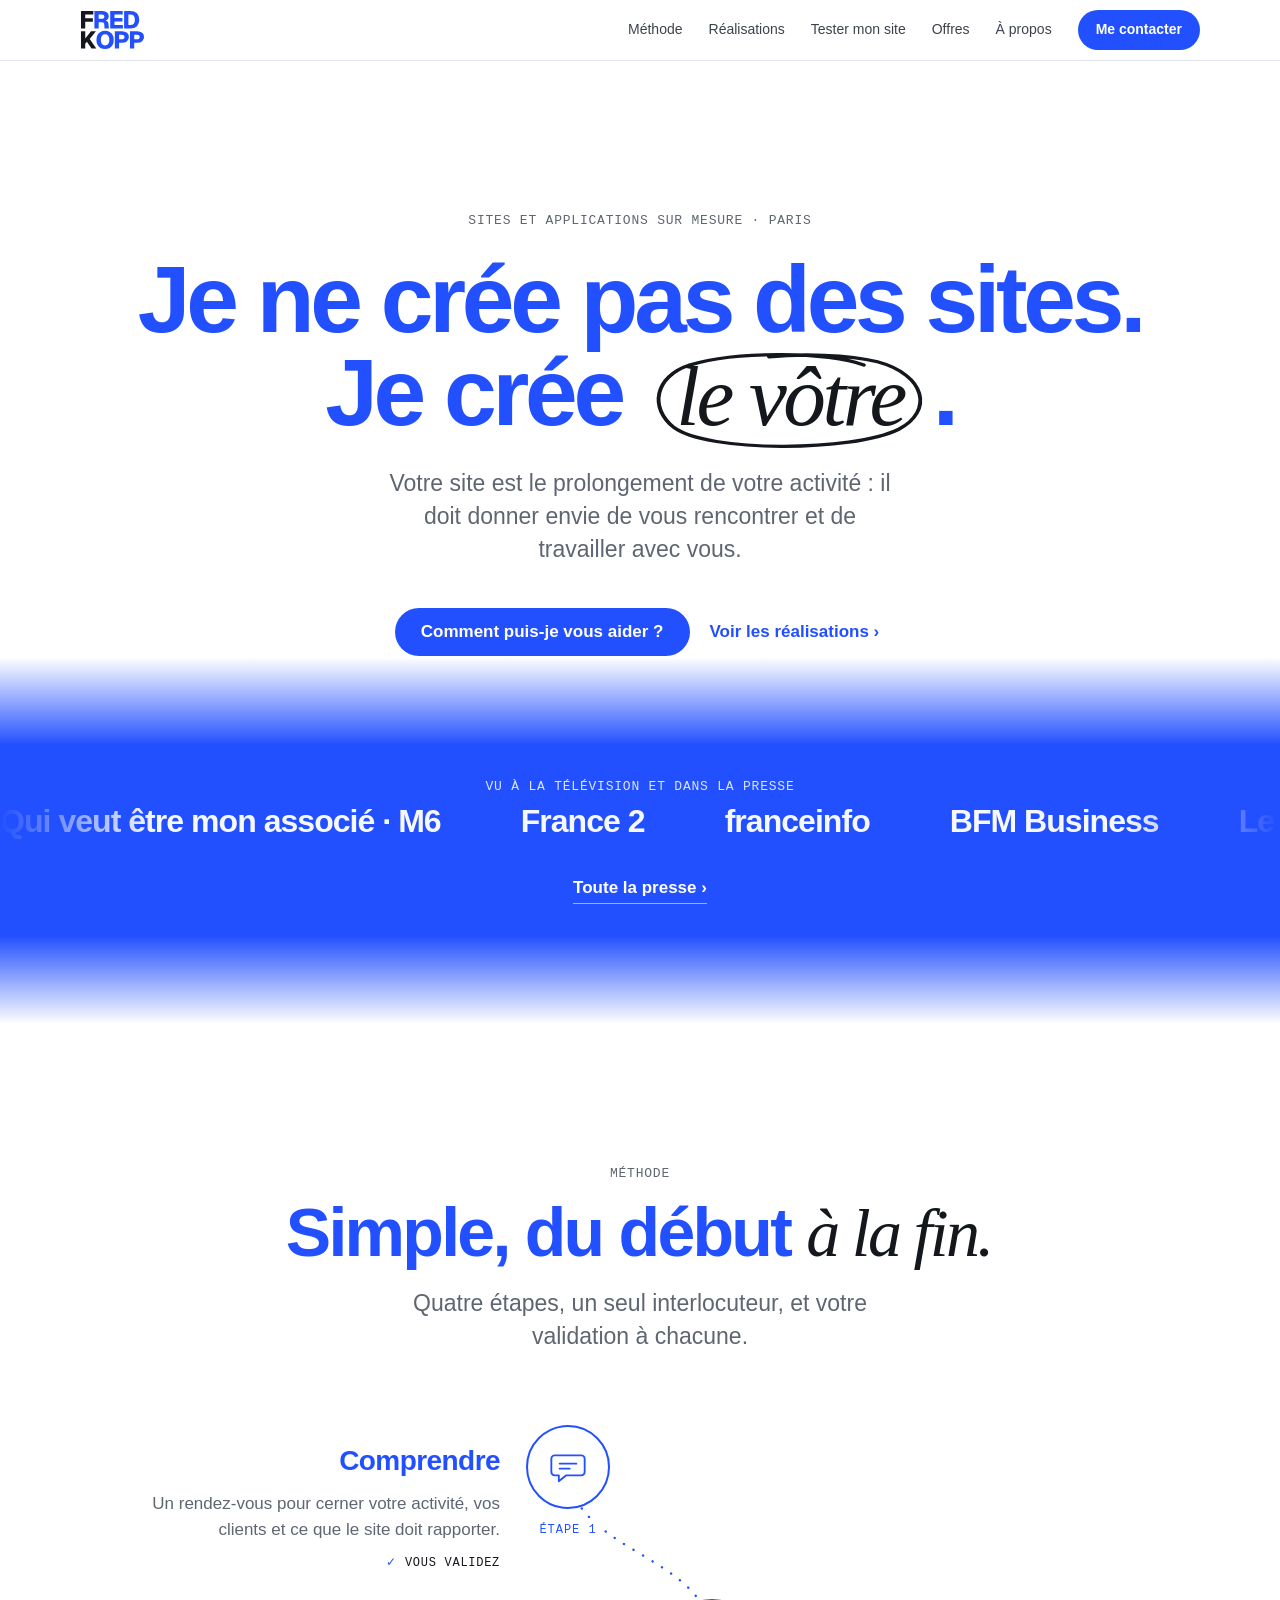
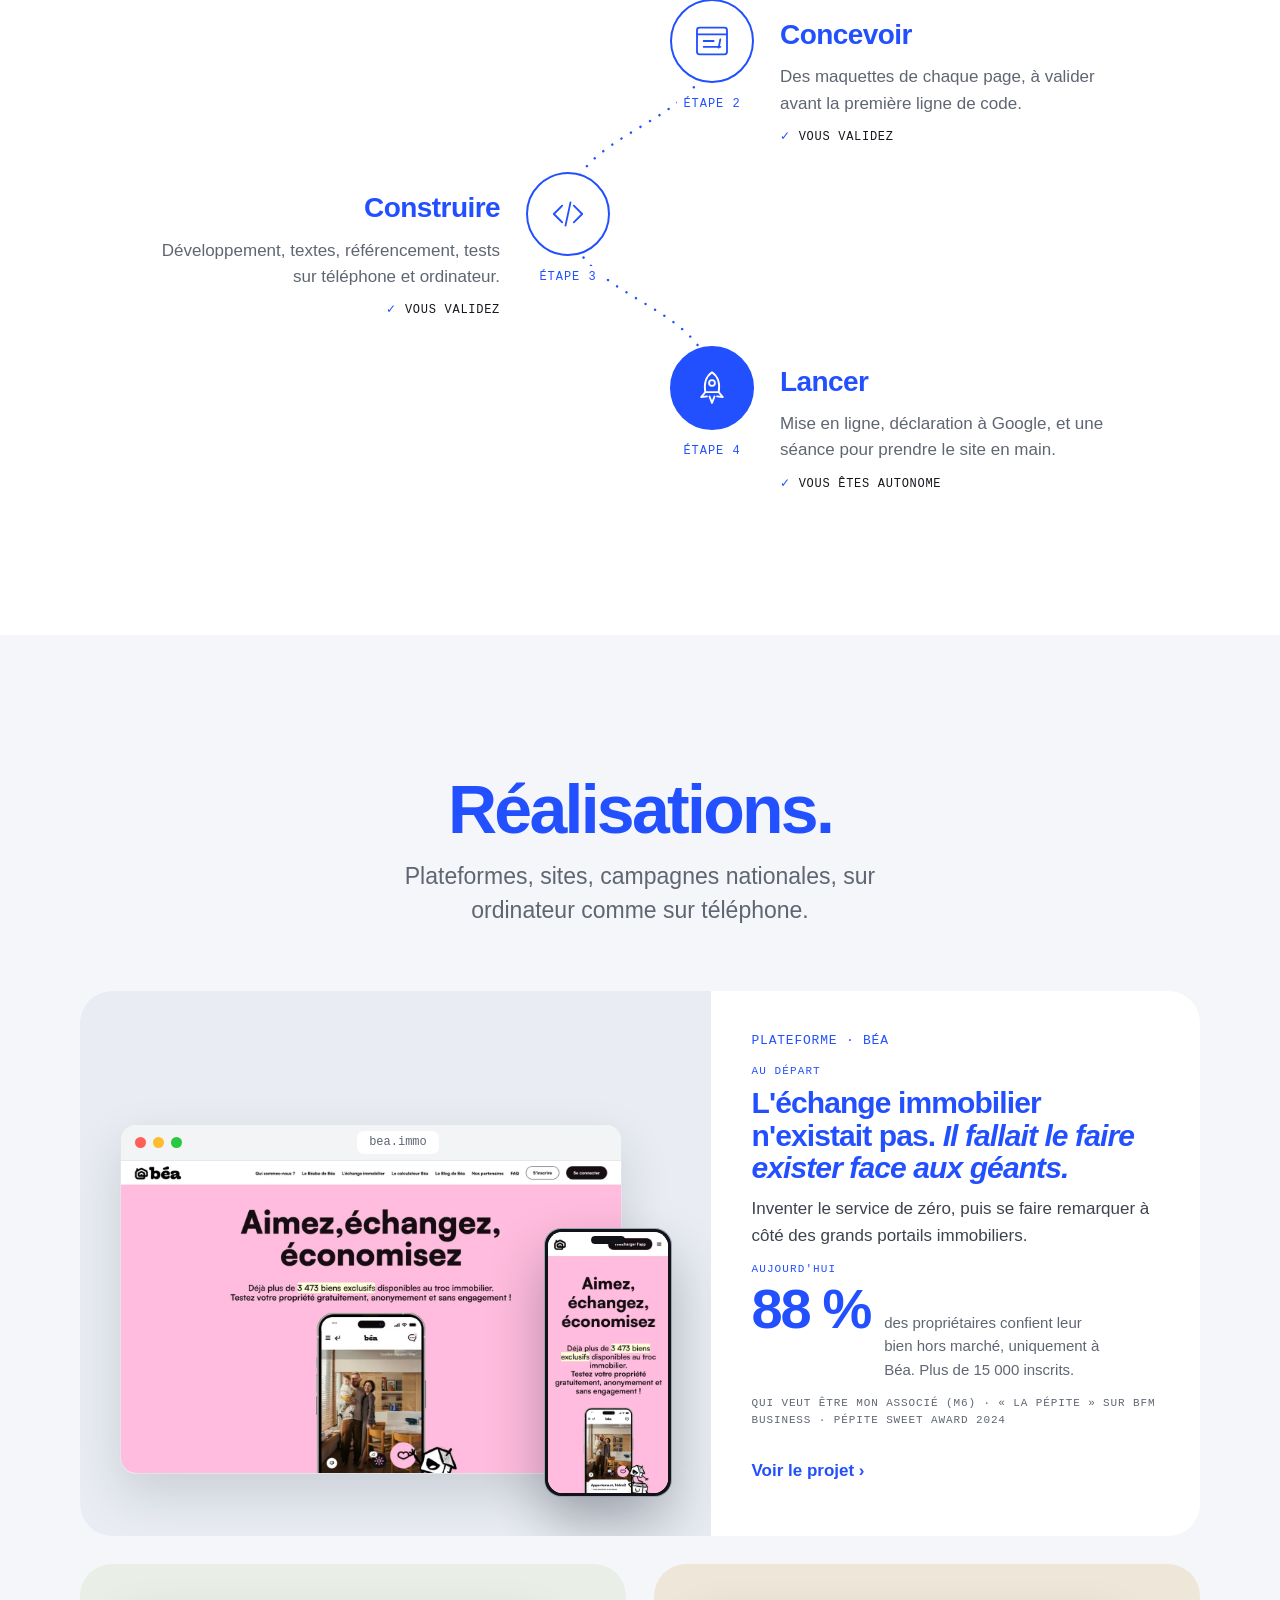
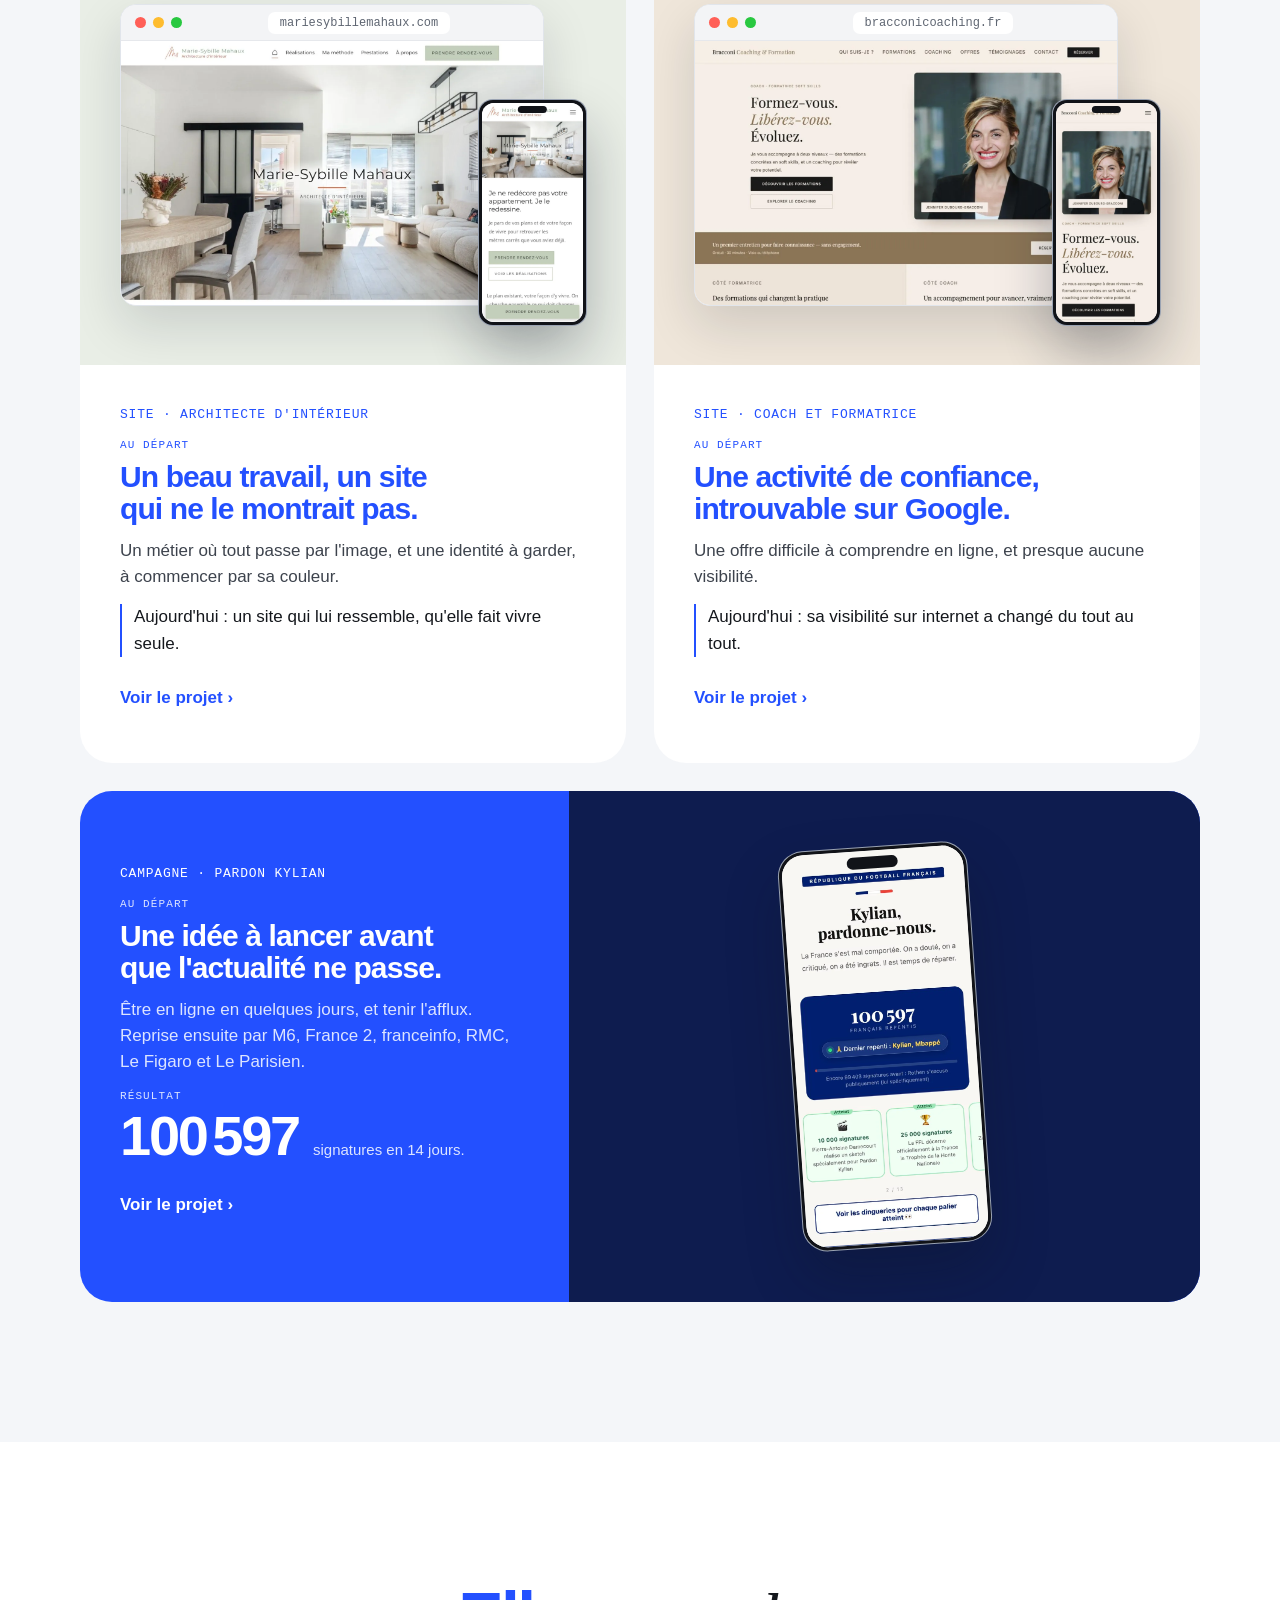
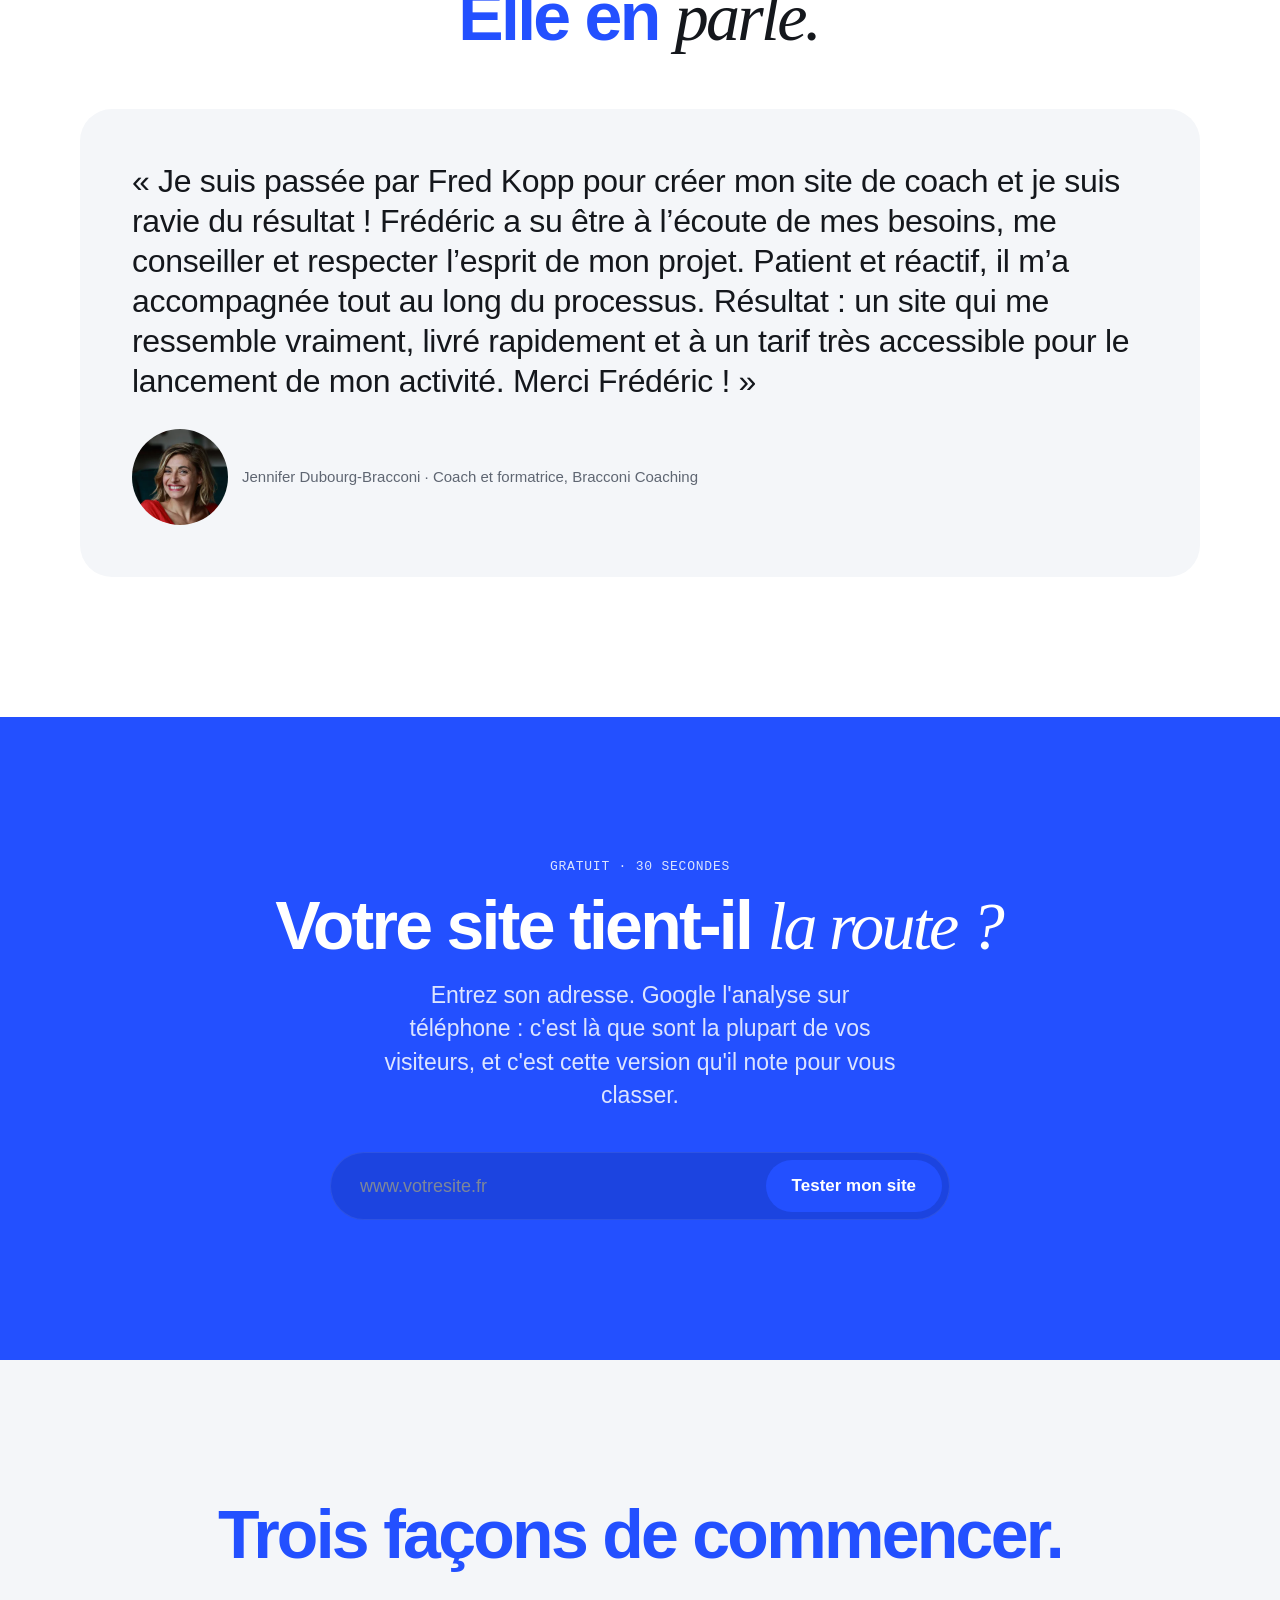
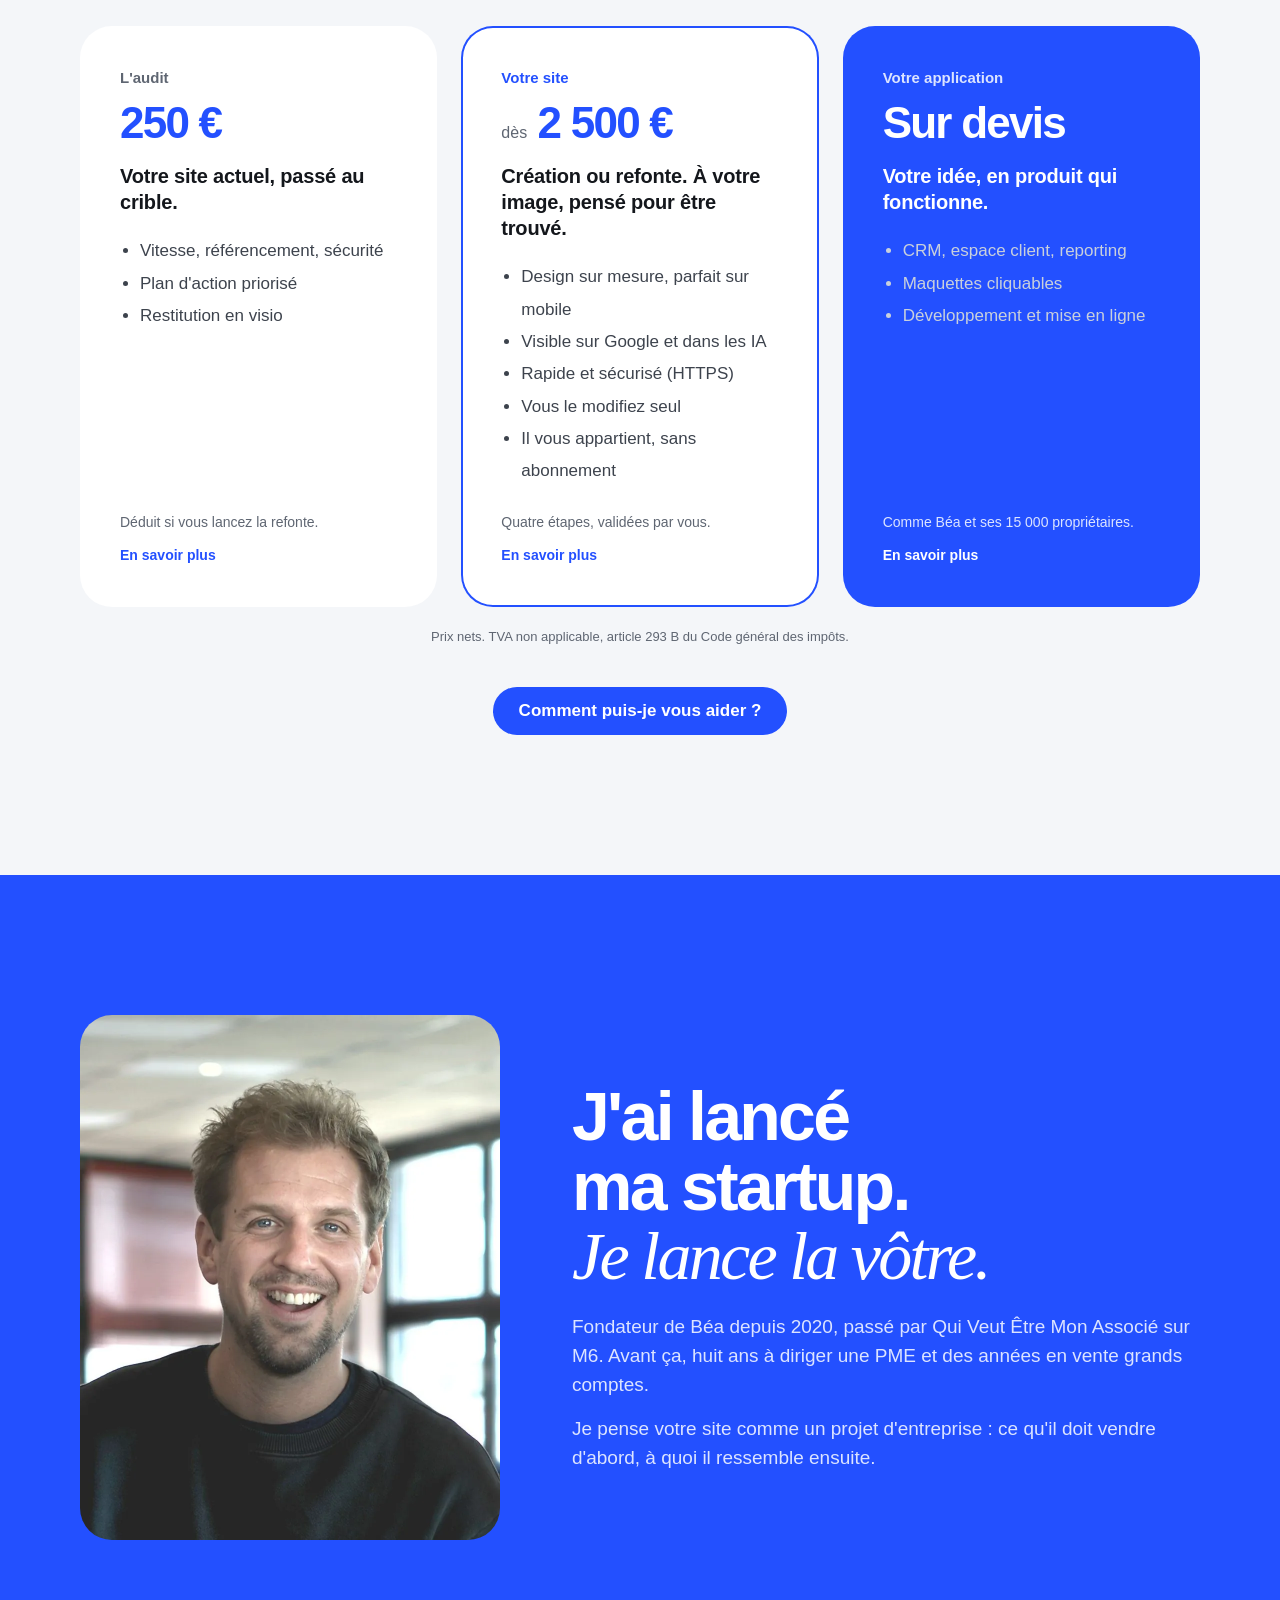
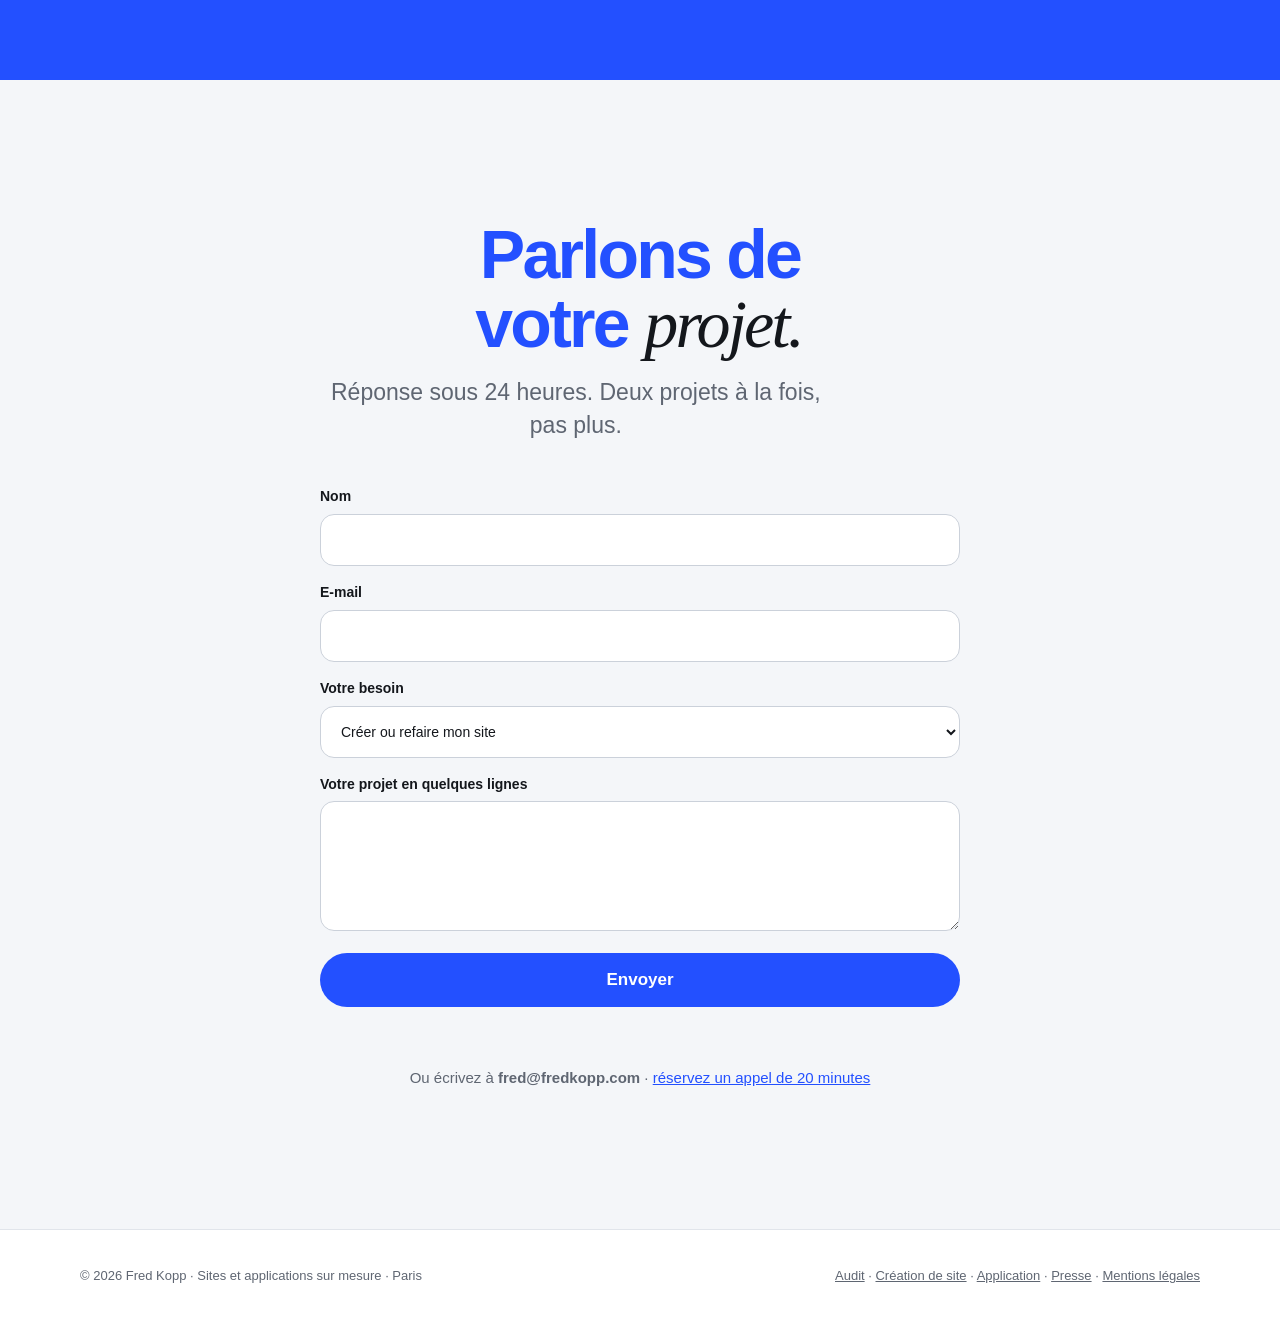
==== index.html @ cd028e70 "Accueil : cercle autour de « le vôtre » mieux placé, sans toucher le point final Co-Authored-By: Cla" ====
<!doctype html>
<html lang="fr">
<head>
<meta charset="utf-8">
<meta http-equiv="Content-Security-Policy" content="default-src 'self'; script-src 'self'; style-src 'self' 'unsafe-inline' https://fonts.googleapis.com; font-src 'self' https://fonts.gstatic.com; img-src 'self' data: https:; connect-src 'self' https://formsubmit.co https://www.googleapis.com; form-action 'self' https://formsubmit.co mailto:; frame-src https://calendar.app.google https://calendar.google.com; base-uri 'self'; object-src 'none'; upgrade-insecure-requests">
<meta name="referrer" content="strict-origin-when-cross-origin">
<meta name="viewport" content="width=device-width, initial-scale=1, viewport-fit=cover">
<title>Fred Kopp · Création de sites et d'applications sur mesure à Paris</title>
<meta name="claude:viewport-fit-sides" content="cover">
<meta name="description" content="Création et refonte de sites sur mesure pour indépendants et entrepreneurs, et applications. Par le fondateur de Béa. Paris et à distance. Dès 2 500 €.">
<link rel="preload" as="image" href="captures/desk-bea.webp" fetchpriority="high">
<link rel="canonical" href="https://fredkopp.com/">
<meta property="og:type" content="website">
<meta property="og:locale" content="fr_FR">
<meta property="og:title" content="Fred Kopp · Sites et applications sur mesure">
<meta property="og:description" content="Pas un site. Votre site. Création, refonte et applications sur mesure, par le fondateur de Béa.">
<meta property="og:url" content="https://fredkopp.com/">
<meta name="twitter:card" content="summary_large_image">
<meta property="og:image" content="https://fredkopp.com/og-image.png">
<meta property="og:image:width" content="1200">
<meta property="og:image:height" content="630">
<meta property="og:image:alt" content="Fred Kopp · Pas un site. Votre site.">
<link rel="icon" href="favicon-fk.svg" type="image/svg+xml">
<link rel="icon" href="favicon-32.png" type="image/png" sizes="32x32">
<link rel="apple-touch-icon" href="apple-touch-icon.png">
<link rel="preconnect" href="https://fonts.googleapis.com">
<link rel="preconnect" href="https://fonts.gstatic.com" crossorigin>
<link rel="stylesheet" href="https://fonts.googleapis.com/css2?family=Geist:wght@400;500;600;700;800&family=Geist+Mono:wght@500&family=Fraunces:ital,opsz,wght@1,9..144,500&display=swap">
<link rel="stylesheet" href="styles.css?v=20261114g">
<script type="application/ld+json">
{
 "@context": "https://schema.org",
 "@graph": [
  {
   "@type": "ProfessionalService",
   "@id": "https://fredkopp.com/#service",
   "name": "Fred Kopp — Sites et applications sur mesure",
   "url": "https://fredkopp.com/",
   "description": "Création et refonte de sites internet, développement d'applications sur mesure pour indépendants et entrepreneurs.",
   "areaServed": [
    "Paris",
    "Île-de-France",
    "France"
   ],
   "address": {
    "@type": "PostalAddress",
    "addressLocality": "Paris",
    "addressCountry": "FR"
   },
   "founder": {
    "@id": "https://fredkopp.com/#fred"
   },
   "makesOffer": [
    {
     "@type": "Offer",
     "name": "Audit de site internet",
     "price": "250",
     "priceCurrency": "EUR",
     "url": "https://fredkopp.com/audit"
    },
    {
     "@type": "Offer",
     "name": "Création ou refonte de site internet",
     "priceSpecification": {
      "@type": "PriceSpecification",
      "minPrice": "2500",
      "priceCurrency": "EUR"
     },
     "url": "https://fredkopp.com/creation-site-internet"
    },
    {
     "@type": "Offer",
     "name": "Application sur mesure",
     "url": "https://fredkopp.com/application-sur-mesure"
    }
   ],
   "logo": "https://fredkopp.com/logo-empile.svg",
   "image": "https://fredkopp.com/og-image.png",
   "priceRange": "250 € – sur devis",
   "email": "fred@fredkopp.com",
   "slogan": "Pas un site. Votre site.",
   "knowsAbout": [
    "Création de site internet",
    "Refonte de site",
    "Référencement naturel",
    "Application sur mesure",
    "CRM"
   ]
  },
  {
   "@type": "Person",
   "@id": "https://fredkopp.com/#fred",
   "name": "Frédéric Kopp",
   "alternateName": "Fred Kopp",
   "jobTitle": "Créateur de sites et d'applications",
   "worksFor": {
    "@id": "https://fredkopp.com/#service"
   },
   "sameAs": [
    "https://bea.immo",
    "https://pardonkylian.fr"
   ],
   "knowsAbout": [
    "Création de site internet",
    "Développement d'applications",
    "Entrepreneuriat",
    "Immobilier"
   ]
  },
  {
   "@type": "WebSite",
   "@id": "https://fredkopp.com/#website",
   "url": "https://fredkopp.com/",
   "name": "Fred Kopp",
   "inLanguage": "fr-FR",
   "publisher": {
    "@id": "https://fredkopp.com/#service"
   }
  }
 ]
}
</script>
</head>
<body>

<header class="site-header">
  <nav class="wrap nav" aria-label="Navigation principale">
    <a class="brand" href="index.html" aria-label="Fred Kopp, accueil"><img src="logo-empile.svg" alt="Fred Kopp" width="68" height="42"></a>
    <div class="nav-links">
      <a href="#methode">Méthode</a>
      <a href="#realisations">Réalisations</a>
      <a href="#test">Tester mon site</a>
      <a href="#offres">Offres</a>
      <a href="#apropos">À propos</a>
      <a class="btn btn--small" href="#contact">Me contacter</a>
    </div>
  </nav>
</header>

<main>

<section class="wrap hero" id="top">
  <p class="eyebrow load d1">Sites et applications sur mesure · Paris</p>
  <h1 class="display" style="margin-top: 22px;"><span class="load d1">Je ne crée pas des sites.</span><span class="load d2">Je crée <em class="cercle">le vôtre<svg viewBox="0 0 300 130" preserveAspectRatio="none" aria-hidden="true"><path pathLength="1" d="M226 22 C190 6 96 4 46 22 C10 36 4 74 30 98 C64 128 214 128 262 100 C298 78 290 34 240 18 C210 9 160 8 128 12"/></svg></em>.</span></h1>
  <p class="lead load d3">Votre site est le prolongement de votre activité : il doit donner envie de vous rencontrer et de travailler avec vous.</p>
  <div class="btns load d4">
    <a class="btn" href="#contact">Comment puis-je vous aider ?</a>
    <a class="link-more" href="#realisations">Voir les réalisations</a>
  </div>

</section>

<section class="press press--bleu" aria-label="Vu à la télévision et dans la presse">
  <p class="eyebrow center">Vu à la télévision et dans la presse</p>
  <div class="marquee-mask">
    <div class="marquee" aria-hidden="true">
      <span>Qui veut être mon associé · M6</span><span>France 2</span><span>franceinfo</span><span>BFM Business</span><span>Le Figaro</span><span>Le Parisien</span><span>RMC</span><span>RTL</span><span>L'Équipe du Soir</span><span>Ouest-France</span><span>Le Dauphiné Libéré</span><span>RMC Sport</span><span>Le Soir</span><span>Yahoo</span><span>MySweetImmo</span>
      <span>Qui veut être mon associé · M6</span><span>France 2</span><span>franceinfo</span><span>BFM Business</span><span>Le Figaro</span><span>Le Parisien</span><span>RMC</span><span>RTL</span><span>L'Équipe du Soir</span><span>Ouest-France</span><span>Le Dauphiné Libéré</span><span>RMC Sport</span><span>Le Soir</span><span>Yahoo</span><span>MySweetImmo</span>
    </div>
  </div>
  <p class="hp">Qui veut être mon associé · M6, France 2, franceinfo, BFM Business, Le Figaro, Le Parisien, RMC, RTL, L'Équipe du Soir, Ouest-France, Le Dauphiné Libéré, RMC Sport, Le Soir, Yahoo, MySweetImmo.</p>
  <p class="center"><a class="press-all" href="presse.html">Toute la presse ›</a></p>
</section>

<section class="band" id="methode">
  <div class="wrap">
    <p class="eyebrow center reveal">Méthode</p>
    <h2 class="h2 center reveal" style="margin-top:14px;">Simple, du début <em>à la fin.</em></h2>
    <p class="lead center reveal" style="margin:18px auto 0; max-width:40ch;">Quatre étapes, un seul interlocuteur, et votre validation à chacune.</p>
    <ol class="chemin-etapes" data-chemin>
      <li class="reveal">
        <div class="pas-rang"><span class="pas-ico"><svg viewBox="0 0 48 48" width="40" height="40" fill="none" stroke="currentColor" aria-hidden="true"><path d="M8 10h32a4 4 0 0 1 4 4v16a4 4 0 0 1-4 4H22l-9 7v-7H8a4 4 0 0 1-4-4V14a4 4 0 0 1 4-4z"/><path d="M14 20h20M14 26h12"/></svg></span><span class="k">Étape 1</span></div>
        <div class="pas-corps"><h3>Comprendre</h3><p>Un rendez-vous pour cerner votre activité, vos clients et ce que le site doit rapporter.</p><span class="pas-ok">Vous validez</span></div>
      </li>
      <li class="reveal">
        <div class="pas-rang"><span class="pas-ico"><svg viewBox="0 0 48 48" width="40" height="40" fill="none" stroke="currentColor" aria-hidden="true"><rect x="6" y="8" width="36" height="32" rx="3"/><path d="M6 16h36M14 24h12M14 31h20"/><path d="M34 22l-2 10"/></svg></span><span class="k">Étape 2</span></div>
        <div class="pas-corps"><h3>Concevoir</h3><p>Des maquettes de chaque page, à valider avant la première ligne de code.</p><span class="pas-ok">Vous validez</span></div>
      </li>
      <li class="reveal">
        <div class="pas-rang"><span class="pas-ico"><svg viewBox="0 0 48 48" width="40" height="40" fill="none" stroke="currentColor" aria-hidden="true"><path d="M17 14L7 24l10 10M31 14l10 10-10 10M27 10l-6 28"/></svg></span><span class="k">Étape 3</span></div>
        <div class="pas-corps"><h3>Construire</h3><p>Développement, textes, référencement, tests sur téléphone et ordinateur.</p><span class="pas-ok">Vous validez</span></div>
      </li>
      <li class="reveal">
        <div class="pas-rang"><span class="pas-ico"><svg viewBox="0 0 48 48" width="40" height="40" fill="none" stroke="currentColor" aria-hidden="true"><path d="M24 5c7 5 10 13 8 24h-16C14 18 17 10 24 5z"/><circle cx="24" cy="18" r="3.5"/><path d="M16 29l-5 6 7-1M32 29l5 6-7-1M21 34l3 8 3-8"/></svg></span><span class="k">Étape 4</span></div>
        <div class="pas-corps"><h3>Lancer</h3><p>Mise en ligne, déclaration à Google, et une séance pour prendre le site en main.</p><span class="pas-ok">Vous êtes autonome</span></div>
      </li>
    </ol>
  </div>
</section>

<section class="band band--soft" id="realisations">
  <div class="wrap">
    <div class="work-head reveal">
      <h2 class="h2">Réalisations.</h2>
      <p class="lead">Plateformes, sites, campagnes nationales, sur ordinateur comme sur téléphone.</p>
    </div>

    <div class="work-grid">
      <article class="work-card work-card--wide reveal">
        <a class="wc-visual" href="realisation-bea.html" tabindex="-1" aria-hidden="true">
        <div class="devices">
          <div class="browser dv-desk"><div class="browser-bar"><i></i><i></i><i></i><span class="browser-url">bea.immo</span></div><img class="dv-img" src="captures/desk-bea.webp" alt="Béa, plateforme d'échange immobilier, sur ordinateur" width="1400" height="875" loading="lazy"></div>
          <div class="dv-phone"><div class="dv-screen"><img src="captures/mob-bea.webp" alt="Béa, plateforme d'échange immobilier, sur téléphone" width="640" height="1384" loading="lazy"></div></div>
        </div>
        </a>
        <div class="wc-text">
          <p class="eyebrow">Plateforme · Béa</p>
          <p class="wc-depart">Au départ</p>
          <h3 class="h3">L'échange immobilier n'existait pas. <em>Il fallait le faire exister face aux géants.</em></h3>
          <p class="body">Inventer le service de zéro, puis se faire remarquer à côté des grands portails immobiliers.</p>
          <p class="wc-depart">Aujourd'hui</p>
          <div class="wc-kpi"><strong class="num" data-count="88" data-suffix=" %">88 %</strong><span>des propriétaires confient leur bien hors marché, uniquement à Béa. Plus de 15 000 inscrits.</span></div>
          <p class="wc-media">Qui veut être mon associé (M6) · « La Pépite » sur BFM Business · Pépite Sweet Award 2024</p>
          <a class="link-more" href="realisation-bea.html">Voir le projet</a>
        </div>
      </article>

      <article class="work-card reveal lift">
        <a class="wc-visual" href="realisation-marie-sybille-mahaux.html" tabindex="-1" aria-hidden="true" style="background:#E9EEE6;">
        <div class="devices">
          <div class="browser dv-desk"><div class="browser-bar"><i></i><i></i><i></i><span class="browser-url">mariesybillemahaux.com</span></div><img class="dv-img" src="captures/desk-marcy.webp" alt="Site de Marie-Sybille Mahaux, architecte d'intérieur, sur ordinateur" width="1400" height="875" loading="lazy"></div>
          <div class="dv-phone"><div class="dv-screen"><img src="captures/mob-marcy.webp" alt="Site de Marie-Sybille Mahaux, architecte d'intérieur, sur téléphone" width="640" height="1384" loading="lazy"></div></div>
        </div>
        </a>
        <div class="wc-text">
          <p class="eyebrow">Site · Architecte d'intérieur</p>
          <p class="wc-depart">Au départ</p>
          <h3 class="h3">Un beau travail, un site qui ne le montrait pas.</h3>
          <p class="body">Un métier où tout passe par l'image, et une identité à garder, à commencer par sa couleur.</p>
          <p class="wc-res">Aujourd'hui : un site qui lui ressemble, qu'elle fait vivre seule.</p>
          <a class="link-more" href="realisation-marie-sybille-mahaux.html">Voir le projet</a>
        </div>
      </article>

      <article class="work-card reveal lift">
        <a class="wc-visual" href="realisation-bracconi-coaching.html" tabindex="-1" aria-hidden="true" style="background:#EFE6DA;">
        <div class="devices">
          <div class="browser dv-desk"><div class="browser-bar"><i></i><i></i><i></i><span class="browser-url">bracconicoaching.fr</span></div><img class="dv-img" src="captures/desk-jen.webp" alt="Site Bracconi Coaching et Formation, sur ordinateur" width="1400" height="875" loading="lazy"></div>
          <div class="dv-phone"><div class="dv-screen"><img src="captures/mob-jen.webp" alt="Site Bracconi Coaching et Formation, sur téléphone" width="640" height="1384" loading="lazy"></div></div>
        </div>
        </a>
        <div class="wc-text">
          <p class="eyebrow">Site · Coach et formatrice</p>
          <p class="wc-depart">Au départ</p>
          <h3 class="h3">Une activité de confiance, introuvable sur Google.</h3>
          <p class="body">Une offre difficile à comprendre en ligne, et presque aucune visibilité.</p>
          <p class="wc-res">Aujourd'hui : sa visibilité sur internet a changé du tout au tout.</p>
          <a class="link-more" href="realisation-bracconi-coaching.html">Voir le projet</a>
        </div>
      </article>

      <article class="work-card work-card--wide work-card--night work-card--flip reveal">
        <a class="wc-visual wc-visual--solo" href="realisation-pardon-kylian.html" tabindex="-1" aria-hidden="true" style="background:#0E1C4F;">
          <div class="dv-phone dv-phone--solo"><div class="dv-screen"><img src="captures/mob-kylian.webp" alt="Pétition Pardon Kylian, sur téléphone" width="640" height="1384" loading="lazy"></div></div>
        </a>
        <div class="wc-text">
          <p class="eyebrow">Campagne · Pardon Kylian</p>
          <p class="wc-depart">Au départ</p>
          <h3 class="h3">Une idée à lancer avant que l'actualité ne passe.</h3>
          <p class="body">Être en ligne en quelques jours, et tenir l'afflux. Reprise ensuite par M6, France 2, franceinfo, RMC, Le Figaro et Le Parisien.</p>
          <p class="wc-depart">Résultat</p>
          <div class="wc-kpi"><strong class="num" data-count="100597">100 597</strong><span>signatures en 14 jours.</span></div>
          <a class="link-more" href="realisation-pardon-kylian.html">Voir le projet</a>
        </div>
      </article>
    </div>
  </div>
</section>

<section class="band">
  <div class="wrap">
    <h2 class="h2 center reveal">Elle en <em>parle.</em></h2>
    <div class="quotes">
      <!-- Témoignage de Marie-Sybille : à ajouter quand il arrive
      <figure class="quote reveal">
        <blockquote>« … »</blockquote>
        <figcaption><i style="background:#E9CFC9;"></i>Marie-Sybille Mahaux · Architecte d'intérieur</figcaption>
      </figure>
      -->
      <figure class="quote reveal">
        <blockquote>« Je suis passée par Fred Kopp pour créer mon site de coach et je suis ravie du résultat ! Frédéric a su être à l’écoute de mes besoins, me conseiller et respecter l’esprit de mon projet. Patient et réactif, il m’a accompagnée tout au long du processus. Résultat : un site qui me ressemble vraiment, livré rapidement et à un tarif très accessible pour le lancement de mon activité. Merci Frédéric ! »</blockquote>
        <figcaption><img src="captures/jen-dubourg-bracconi.webp" alt="Jennifer Dubourg-Bracconi, coach et formatrice" width="96" height="96" loading="lazy">Jennifer Dubourg-Bracconi · Coach et formatrice, Bracconi Coaching</figcaption>
      </figure>
    </div>
  </div>
</section>

<section class="band band--night" id="test">
  <div class="wrap test">
    <p class="eyebrow center reveal">Gratuit · 30 secondes</p>
    <h2 class="h2 center reveal" style="margin-top:14px;">Votre site tient-il <em>la route ?</em></h2>
    <p class="lead center reveal" style="margin-top:18px;">Entrez son adresse. Google l'analyse sur téléphone : c'est là que sont la plupart de vos visiteurs, et c'est cette version qu'il note pour vous classer.</p>
    <form class="psi-form reveal" id="psi-form" novalidate>
      <label class="hp" for="psi-url">Adresse de votre site</label>
      <input id="psi-url" name="url" type="text" inputmode="url" autocomplete="url" placeholder="www.votresite.fr" required>
      <button class="btn" type="submit" id="psi-go">Tester mon site</button>
    </form>
    <div class="psi-scan" id="psi-scan" hidden><i></i><p>Analyse en cours… Google charge votre site comme un visiteur sur mobile.</p></div>
    <p class="psi-err" id="psi-err" role="alert" hidden></p>
    <div class="psi-out" id="psi-out" hidden aria-live="polite">
      <div class="rings" id="psi-rings"></div>
      <p class="psi-lcp" id="psi-lcp"></p>
      <p class="psi-verdict" id="psi-verdict"></p>
      <div class="psi-impact" id="psi-impact" hidden></div>
      <div class="btns" style="justify-content:center; margin-top:28px;">
        <a class="btn" href="#contact" id="psi-cta" data-besoin="Un audit de mon site">Recevoir l'audit complet · 250 €</a>
      </div>
      <p class="psi-src">Mesures fournies par Google PageSpeed Insights. L'audit complet va plus loin : message, parcours, prise de contact.</p>
    </div>
  </div>
</section>

<section class="band band--soft" id="offres">
  <div class="wrap">
    <h2 class="h2 center reveal">Trois façons de commencer.</h2>
    <div class="offers">
      <a class="offer reveal lift" href="audit.html">
        <span class="name">L'audit</span>
        <span class="price num">250 €</span>
        <span class="pitch">Votre site actuel, passé au crible.</span>
        <ul><li>Vitesse, référencement, sécurité</li><li>Plan d'action priorisé</li><li>Restitution en visio</li></ul>
        <span class="foot"><span>Déduit si vous lancez la refonte.</span><b>En savoir plus</b></span>
      </a>
      <a class="offer offer--main reveal lift" href="creation-site-internet.html">
        <span class="name">Votre site</span>
        <span class="price num"><small>dès</small> 2 500 €</span>
        <span class="pitch">Création ou refonte. À votre image, pensé pour être trouvé.</span>
        <ul><li>Design sur mesure, parfait sur mobile</li><li>Visible sur Google et dans les IA</li><li>Rapide et sécurisé (HTTPS)</li><li>Vous le modifiez seul</li><li>Il vous appartient, sans abonnement</li></ul>
        <span class="foot"><span>Quatre étapes, validées par vous.</span><b>En savoir plus</b></span>
      </a>
      <a class="offer offer--night reveal lift" href="application-sur-mesure.html">
        <span class="name">Votre application</span>
        <span class="price">Sur devis</span>
        <span class="pitch">Votre idée, en produit qui fonctionne.</span>
        <ul><li>CRM, espace client, reporting</li><li>Maquettes cliquables</li><li>Développement et mise en ligne</li></ul>
        <span class="foot"><span>Comme Béa et ses 15 000 propriétaires.</span><b>En savoir plus</b></span>
      </a>
    </div>
    <p class="fineprint reveal">Prix nets. TVA non applicable, article 293 B du Code général des impôts.</p>
    <div class="btns reveal" style="justify-content:center; margin-top:40px;"><a class="btn" href="#contact">Comment puis-je vous aider ?</a></div>
  </div>
</section>

<section class="band band--night" id="apropos">
  <div class="wrap about">
    <img class="portrait reveal" src="portrait.webp" alt="Fred Kopp" width="840" height="1050" loading="lazy">
    <div class="about-text reveal">
      <h2 class="h2">J'ai lancé ma startup.<br><em>Je lance la vôtre.</em></h2>
      <p class="body">Fondateur de Béa depuis 2020, passé par Qui Veut Être Mon Associé sur M6. Avant ça, huit ans à diriger une PME et des années en vente grands comptes.</p>
      <p class="body" style="margin-top:14px;">Je pense votre site comme un projet d'entreprise : ce qu'il doit vendre d'abord, à quoi il ressemble ensuite.</p>
    </div>
  </div>
</section>

<section class="band band--soft" id="contact">
  <div class="wrap">
    <div class="contact reveal">
      <h2 class="h2">Parlons de votre <em>projet.</em></h2>
      <p class="lead" style="margin-top:16px;">Réponse sous 24 heures. Deux projets à la fois, pas plus.</p>
      <form class="form" id="contact-form" name="contact" method="POST">
        <input type="hidden" name="_subject" value="Nouveau projet depuis fredkopp.com">
        <input type="hidden" name="_template" value="table">
        <p class="hp"><label>Ne pas remplir <input name="_honey" tabindex="-1" autocomplete="off"></label></p>
        <label for="f-nom">Nom<input id="f-nom" name="nom" type="text" autocomplete="name" required></label>
        <label for="f-mail">E-mail<input id="f-mail" name="email" type="email" autocomplete="email" required></label>
        <label for="f-besoin">Votre besoin
          <select id="f-besoin" name="besoin">
            <option>Un audit de mon site</option>
            <option selected>Créer ou refaire mon site</option>
            <option>Une application</option>
            <option>Je ne sais pas encore</option>
          </select>
        </label>
        <label for="f-projet">Votre projet en quelques lignes<textarea id="f-projet" name="projet" required></textarea></label>
        <button class="btn" type="submit">Envoyer</button>
        <p class="form-msg" id="form-msg" role="status" aria-live="polite"></p>
      </form>
      <p class="alt">Ou écrivez à <strong>fred@fredkopp.com</strong> · <a href="https://calendar.app.google/M1YHv9GtAptPy2y47" target="_blank" rel="noopener">réservez un appel de 20 minutes</a></p>
    </div>
  </div>
</section>

</main>

<footer class="site-footer">
  <div class="wrap">
    <p>© <span id="year">2026</span> Fred Kopp · Sites et applications sur mesure · Paris</p>
    <p><a href="audit.html">Audit</a> · <a href="creation-site-internet.html">Création de site</a> · <a href="application-sur-mesure.html">Application</a> · <a href="presse.html">Presse</a> · <a href="mentions-legales.html">Mentions légales</a></p>
  </div>
</footer>

<script src="main.js?v=20261114g"></script>
</body>
</html>
---- styles.css ----
@media (max-width: 600px) { .case-visual .kpis { flex-wrap: nowrap; } .case-visual .kpi { flex: 1 1 0; padding: 10px 12px; } .case-visual .kpi strong { font-size: 20px; } .case-visual .bars { height: 64px !important; } .case-visual .panel:has(.skel) { display: none !important; } }
/* Layout: une colonne de 1120px, bandes pleine largeur alternées clair / gris / nuit, grandes respirations façon Apple. */
:root {
  --bg: #FFFFFF;
  --bg-soft: #F4F6F9;
  --ink: #14171C;
  --ink-2: #3D434D;
  --muted: #5F6672;
  --line: #E1E5EB;
  --accent: #2350FF;
  --accent-ink: #FFFFFF;
  --night: #2350FF;
  --night-2: #1C44E0;
  --on-night: #FFFFFF;
  --on-night-muted: #DCE4FF;
  --ok: #4D6B2F;
  --ok-bg: #E2E6D0;
  --kaki: #14171C;
  --kaki-texte: #14171C;
  --kaki-pale: #FFFFFF;

--f-sans: "Geist", "Helvetica Neue", Arial, system-ui, sans-serif;
  --f-serif: "Instrument Serif", "Times New Roman", Georgia, serif;
  --f-mono: "Geist Mono", ui-monospace, "SF Mono", Menlo, monospace;

  --r-l: 32px;
  --r-m: 20px;
  --ease: cubic-bezier(.2, .7, .2, 1);
  color-scheme: light;
}

*, *::before, *::after { box-sizing: border-box; }
html { scroll-behavior: smooth; -webkit-text-size-adjust: 100%; }
body {
  margin: 0;
  background: var(--bg);
  color: var(--ink);
  font-family: var(--f-sans);
  font-size: 17px;
  line-height: 1.55;
  -webkit-font-smoothing: antialiased;
  overflow-x: hidden;
}
body::before {
  content: ""; position: fixed; inset: 0 0 auto; height: env(safe-area-inset-top, 0px);
  z-index: 30; background: var(--bg);
}
img { max-width: 100%; display: block; }
a { color: var(--accent); }
a:hover { text-decoration-thickness: 2px; }
:focus-visible { outline: 3px solid var(--accent); outline-offset: 3px; border-radius: 6px; }
h1, h2, h3 { text-wrap: balance; margin: 0; }
p { margin: 0; }

.wrap {
  max-width: 1168px; margin: 0 auto;
  padding-left: max(24px, env(safe-area-inset-left, 0px));
  padding-right: max(24px, env(safe-area-inset-right, 0px));
}
.band { padding-block: clamp(80px, 11vw, 140px); }
.band--soft { background: var(--bg-soft); }
.band--night { background: var(--night); color: var(--on-night); }
.center { text-align: center; }

/* Type */
.eyebrow { font-family: var(--f-mono); font-size: 13px; font-weight: 500; letter-spacing: .06em; text-transform: uppercase; color: var(--muted); }
.band--night .eyebrow { color: var(--on-night-muted); }
.display { font-size: clamp(54px, 9vw, 112px); line-height: .98; font-weight: 700; letter-spacing: -.045em; }
.display em, .h2 em { font-family: "Fraunces", Georgia, serif; font-style: italic; font-weight: 500; letter-spacing: -.04em; color: var(--kaki-texte); padding-right: .04em; }
.band--night .display em, .band--night .h2 em, .case--night .h2 em, .offer--night em { color: var(--kaki-pale); }
.h2 { font-size: clamp(40px, 5.6vw, 68px); line-height: 1.02; font-weight: 700; letter-spacing: -.04em; }
.h3 { font-size: clamp(26px, 3vw, 38px); line-height: 1.08; font-weight: 700; letter-spacing: -.03em; }
.lead { font-size: clamp(19px, 2vw, 23px); line-height: 1.45; color: var(--muted); max-width: 40ch; }
.center .lead { margin-inline: auto; }
.body { color: var(--ink-2); max-width: 60ch; }
.band--night .body, .band--night .lead { color: var(--on-night-muted); }
.num { font-variant-numeric: tabular-nums; }

/* Buttons */
.btns { display: flex; flex-wrap: wrap; gap: 14px; align-items: center; }
.center .btns { justify-content: center; }
.btn {
  display: inline-flex; align-items: center; justify-content: center; min-height: 48px;
  padding: 0 26px; border-radius: 999px; font-weight: 600; font-size: 17px; text-decoration: none;
  background: var(--accent); color: var(--accent-ink); border: 0; cursor: pointer; font-family: inherit;
  transition: transform .4s var(--ease), box-shadow .4s var(--ease);
}
.btn:hover { transform: translateY(-2px); box-shadow: 0 12px 28px rgba(13, 20, 36, .22); text-decoration: none; }
.btn--small { min-height: 40px; padding: 0 18px; font-size: 14px; }
.link-more { font-weight: 600; text-decoration: none; padding: 12px 6px; }
.link-more::after { content: " ›"; }

/* Header */
.site-header {
  position: sticky; top: env(safe-area-inset-top, 0px); z-index: 20;
  background: rgba(255, 255, 255, .82); backdrop-filter: saturate(180%) blur(18px); -webkit-backdrop-filter: saturate(180%) blur(18px);
  border-bottom: 1px solid var(--line);
}
.nav { display: flex; align-items: center; justify-content: space-between; gap: 16px; min-height: 60px; flex-wrap: wrap; }
.brand { font-weight: 700; font-size: 18px; letter-spacing: -.02em; color: var(--ink); text-decoration: none; }
.nav-links { display: flex; align-items: center; gap: 26px; flex-wrap: wrap; font-size: 14px; }
.nav-links a:not(.btn) { color: var(--ink-2); text-decoration: none; }
.nav-links a:not(.btn):hover { color: var(--ink); }
@media (max-width: 760px) { .nav-links a:not(.btn) { display: none; } }

/* Hero */
.hero { padding-top: clamp(80px, 12vw, 150px); text-align: center; }
.hero .display span { display: block; }
.hero .lead { margin: 28px auto 0; }
.hero .btns { margin-top: 40px; justify-content: center; }
.stage { position: relative; max-width: 1040px; margin: clamp(64px, 9vw, 104px) auto 0; padding-bottom: 48px; }

/* Device frames (aperçus) */
.browser { background: #FFFFFF; border-radius: 16px; overflow: hidden; border: 1px solid var(--line); box-shadow: 0 50px 100px rgba(13, 20, 36, .18); text-align: left; color: var(--ink); }
.browser-bar { height: 36px; background: #F3F4F6; border-bottom: 1px solid #E6E8EC; display: flex; align-items: center; gap: 7px; padding: 0 14px; }
.browser-bar i { width: 11px; height: 11px; border-radius: 50%; display: block; }
.browser-bar i:nth-child(1) { background: #FF5F57; } .browser-bar i:nth-child(2) { background: #FEBC2E; } .browser-bar i:nth-child(3) { background: #28C840; }
.browser-url { margin: 0 auto; min-width: 0; max-width: 60%; padding: 3px 14px; border-radius: 7px; background: #FFFFFF; font-size: 12px; color: #5F6672; font-family: var(--f-mono); white-space: nowrap; overflow: hidden; text-overflow: ellipsis; }
.phone { position: absolute; right: -12px; bottom: 0; width: 214px; background: #14171C; border-radius: 36px; padding: 9px; box-shadow: 0 40px 80px rgba(13, 20, 36, .32); text-align: left; }
.phone-screen { border-radius: 28px; overflow: hidden; height: 410px; }
@media (max-width: 760px) { .phone { display: none; } }

/* Béa app mock */
.app { display: flex; min-height: 430px; font-size: 13px; }
.app-side { width: 188px; flex-shrink: 0; background: #2350FF; color: #FFFFFF; padding: 22px 14px; display: flex; flex-direction: column; gap: 4px; }
.app-side b { font-size: 21px; letter-spacing: -.03em; margin-bottom: 18px; padding-left: 10px; }
.app-side span { padding: 9px 10px; border-radius: 8px; color: #DCE4FF; }
.app-side span.on { background: rgba(255, 255, 255, .12); color: #FFFFFF; font-weight: 600; }
.app-main { flex: 1; min-width: 0; background: #F7F8FA; padding: 22px; display: flex; flex-direction: column; gap: 14px; }
.app-title { display: flex; justify-content: space-between; align-items: center; font-size: 19px; font-weight: 700; }
.chip { font-size: 11px; font-weight: 600; border-radius: 999px; padding: 3px 9px; }
.chip--ok { background: var(--ok-bg); color: var(--ok); }
.chip--warm { background: #FDF1DC; color: #7A4F08; }
.chip--blue { background: #E3EAFF; color: #14171C; }
.kpis { display: flex; gap: 12px; flex-wrap: wrap; }
.kpi { flex: 1 1 130px; background: #FFFFFF; border: 1px solid #E3E6EC; border-radius: 12px; padding: 13px 15px; }
.kpi small { color: #5F6672; font-size: 12px; }
.kpi strong { display: block; font-size: 24px; letter-spacing: -.03em; margin-top: 4px; }
.panels { display: flex; gap: 12px; flex-wrap: wrap; flex: 1; }
.panel { flex: 1 1 260px; min-width: 0; background: #FFFFFF; border: 1px solid #E3E6EC; border-radius: 12px; padding: 15px; }
.panel h4 { margin: 0 0 12px; font-size: 13px; }
.bars { height: 128px; display: flex; align-items: flex-end; gap: 7px; }
.bars i { flex: 1; display: block; background: #FFFFFF; border-radius: 4px 4px 0 0; transform-origin: bottom; }
.bars i.hi { background: #2350FF; }
.rows div { display: flex; justify-content: space-between; align-items: center; gap: 8px; padding: 9px 0; border-top: 1px solid #EEF0F4; font-size: 12px; }
.skel { display: block; height: 8px; border-radius: 4px; background: #E8EBF1; }

/* Press marquee */
.press { padding-block: 64px 88px; overflow: hidden; }
.marquee-mask { overflow: hidden; -webkit-mask-image: linear-gradient(90deg, transparent, #000 12%, #000 88%, transparent); mask-image: linear-gradient(90deg, transparent, #000 12%, #000 88%, transparent); }
.marquee { display: flex; gap: 80px; width: max-content; font-size: clamp(24px, 3vw, 32px); font-weight: 700; letter-spacing: -.03em; color: #9AA1AC; white-space: nowrap; animation: marquee 34s linear infinite; }
.marquee span:nth-child(odd) { color: var(--kaki-texte); }

/* Work */
.work-head { text-align: center; }
.work-head .lead { margin-top: 16px; }
.case { margin-top: 28px; border-radius: var(--r-l); overflow: hidden; display: flex; flex-wrap: wrap; align-items: center; background: var(--bg); }
.case:first-of-type { margin-top: 64px; }
.case-text { flex: 1 1 340px; min-width: 0; padding: clamp(32px, 5vw, 56px); }
.case-text .h3 { margin-top: 12px; }
.case-text .body { margin-top: 18px; }
.case-visual { flex: 1 1 480px; min-width: 0; padding: clamp(24px, 4vw, 40px); }
.case--night { background: var(--night); color: var(--on-night); }
.case--night .body { color: var(--on-night-muted); }
.case--night .eyebrow { color: #FFFFFF; }
.case .eyebrow { color: var(--accent); }
.stats { display: flex; flex-wrap: wrap; gap: 40px; margin-top: 36px; }
.stat strong { display: block; font-size: clamp(44px, 5vw, 56px); line-height: 1; letter-spacing: -.04em; font-weight: 700; }
.stat span { display: block; margin-top: 8px; font-size: 15px; color: var(--on-night-muted); max-width: 22ch; }
.duo { display: flex; flex-wrap: wrap; gap: 28px; margin-top: 28px; }
.duo .case { margin-top: 0; flex: 1 1 380px; flex-direction: column; align-items: stretch; }
.duo .case-visual { flex: none; padding: 32px 32px 0; }
.duo .browser { border-radius: 14px 14px 0 0; border-bottom: 0; box-shadow: 0 -10px 40px rgba(13, 20, 36, .08); }
.note { margin-top: 24px; text-align: center; font-size: 13px; color: var(--muted); }
.lift { transition: transform .7s var(--ease), box-shadow .7s var(--ease); }
.lift:hover { transform: translateY(-8px); box-shadow: 0 34px 70px rgba(13, 20, 36, .12); }

/* Quotes */
.quotes { display: flex; flex-wrap: wrap; gap: 28px; margin-top: 56px; }
.quote { flex: 1 1 400px; margin: 0; background: var(--bg-soft); border-radius: var(--r-l); padding: clamp(32px, 5vw, 52px); }
.quote blockquote { margin: 0; font-weight: 500; letter-spacing: -.02em; font-size: clamp(26px, 2.8vw, 32px); line-height: 1.25; letter-spacing: -.01em; }
.quote figcaption { margin-top: 28px; display: flex; align-items: center; gap: 14px; font-size: 15px; color: var(--muted); }
.quote figcaption img { width: 96px; height: 96px; border-radius: 50%; object-fit: cover; flex-shrink: 0; }
.quote figcaption i { width: 44px; height: 44px; border-radius: 50%; display: block; flex-shrink: 0; }

/* Offers */
.offers { display: flex; flex-wrap: wrap; gap: 24px; margin-top: 56px; align-items: stretch; }
.offer { flex: 1 1 300px; min-width: 0; background: var(--bg); border-radius: var(--r-l); padding: 40px; display: flex; flex-direction: column; color: var(--ink); text-decoration: none; }
.offer:hover { text-decoration: none; }
.offer--main { box-shadow: inset 0 0 0 2px var(--accent); }
.offer--night { background: var(--night); color: var(--on-night); }
.offer .name { font-size: 15px; font-weight: 600; color: var(--muted); }
.offer--main .name { color: var(--accent); }
.offer--night .name { color: var(--on-night-muted); }
.price { margin-top: 10px; font-size: 44px; font-weight: 700; letter-spacing: -.04em; line-height: 1.1; }
.price small { font-size: 16px; font-weight: 500; letter-spacing: 0; color: var(--muted); }
.offer--night .price small { color: var(--on-night-muted); }
.offer .pitch { margin-top: 16px; font-size: 20px; font-weight: 600; line-height: 1.3; letter-spacing: -.01em; }
.offer ul { margin: 20px 0 0; padding-left: 20px; color: var(--ink-2); line-height: 1.9; }
.offer--night ul { color: #C9D0DC; }
.offer .foot { margin-top: auto; padding-top: 24px; font-size: 14px; color: var(--muted); display: flex; justify-content: space-between; gap: 12px; flex-wrap: wrap; }
.offer--night .foot { color: var(--on-night-muted); }
.offer .foot b { color: var(--accent); font-weight: 600; }
.offer--night .foot b { color: #FFFFFF; }
.fineprint { margin-top: 20px; text-align: center; font-size: 13px; color: var(--muted); }

/* Method */
.track { margin-top: 64px; height: 2px; background: var(--line); border-radius: 1px; overflow: hidden; }
.track i { display: block; height: 100%; width: 100%; background: var(--accent); transform-origin: left; }
.steps { list-style: none; margin: 32px 0 0; padding: 0; display: grid; grid-template-columns: repeat(auto-fit, minmax(210px, 1fr)); gap: 32px; }
.steps .k { font-family: var(--f-mono); font-size: 13px; color: var(--accent); }
.steps h3 { margin-top: 10px; font-size: 26px; letter-spacing: -.02em; }
.steps p { margin-top: 10px; color: var(--muted); }

/* About */
.about { display: flex; flex-wrap: wrap; gap: clamp(40px, 6vw, 72px); align-items: center; }
.portrait { flex: 1 1 300px; max-width: 420px; aspect-ratio: 4 / 5; border-radius: var(--r-l); background: var(--night-2); display: flex; align-items: center; justify-content: center; font-size: 13px; color: var(--on-night-muted); }
.about-text { flex: 1 1 420px; min-width: 0; }
.about-text .body { margin-top: 20px; font-size: 19px; }

/* Lab */
.lab { display: flex; flex-wrap: wrap; align-items: center; justify-content: space-between; gap: 24px; border: 1px solid var(--line); border-radius: var(--r-l); padding: 36px 40px; }
.lab-id { display: flex; align-items: center; gap: 20px; }
.lab-icon { width: 64px; height: 64px; border-radius: 18px; background: #FFF3D6; display: flex; align-items: center; justify-content: center; flex-shrink: 0; }

/* Contact */
.contact { max-width: 640px; margin: 0 auto; text-align: center; }
.form { margin-top: 44px; display: grid; gap: 16px; text-align: left; }
.form label { display: grid; gap: 6px; font-size: 14px; font-weight: 600; }
.form input, .form textarea, .form select { min-height: 52px; padding: 12px 16px; border: 1px solid #CBD1DA; border-radius: 14px; font: inherit; font-weight: 400; background: var(--bg); color: var(--ink); }
.form textarea { min-height: 130px; resize: vertical; }
.form .btn { margin-top: 6px; min-height: 54px; width: 100%; }
.form-msg { min-height: 1.5em; font-size: 15px; color: var(--ok); text-align: center; }
.contact .alt { margin-top: 20px; color: var(--muted); font-size: 15px; }
.hp { position: absolute; left: -9999px; }

/* Footer */
.site-footer { border-top: 1px solid var(--line); padding-block: 36px; font-size: 13px; color: var(--muted); }
.site-footer .wrap { display: flex; flex-wrap: wrap; justify-content: space-between; gap: 12px; }
.site-footer a { color: var(--muted); }

/* Inner pages */
.page-hero { padding-block: clamp(80px, 11vw, 130px) clamp(48px, 6vw, 72px); }
.page-hero .lead { margin-top: 24px; }
.page-hero .btns { margin-top: 36px; }
.crumb { font-size: 14px; color: var(--muted); }
.crumb a { color: var(--muted); }
.feature-grid { display: grid; grid-template-columns: repeat(auto-fit, minmax(260px, 1fr)); gap: 24px; margin-top: 48px; }
.feature { background: var(--bg); border-radius: var(--r-m); padding: 32px; }
.feature h3 { font-size: 21px; letter-spacing: -.02em; }
.feature p { margin-top: 10px; color: var(--ink-2); }
.split { display: flex; flex-wrap: wrap; gap: 48px; align-items: flex-start; }
.split > * { flex: 1 1 340px; min-width: 0; }
.faq { margin-top: 40px; display: grid; gap: 12px; }
.faq details { background: var(--bg-soft); border-radius: var(--r-m); padding: 22px 26px; }
.faq summary { cursor: pointer; font-weight: 600; font-size: 18px; list-style: none; display: flex; justify-content: space-between; gap: 16px; }
.faq summary::-webkit-details-marker { display: none; }
.faq summary::after { content: "+"; color: var(--accent); font-weight: 500; font-size: 22px; line-height: 1; transition: transform .3s var(--ease); }
.faq details[open] summary::after { transform: rotate(45deg); }
.faq details p { margin-top: 12px; color: var(--ink-2); }
.legal { max-width: 760px; }
.legal h2 { margin-top: 48px; font-size: 24px; letter-spacing: -.02em; }
.legal p, .legal li { margin-top: 12px; color: var(--ink-2); }
.todo { background: #FFF3D6; color: #6B4A06; padding: 1px 6px; border-radius: 5px; font-size: .92em; }

/* Motion */
@keyframes blurin { from { opacity: 0; filter: blur(16px); transform: translateY(28px); } to { opacity: 1; filter: blur(0); transform: none; } }
@keyframes rise { from { opacity: .55; transform: translateY(56px); } to { opacity: 1; transform: none; } }
@keyframes zoomin { from { opacity: .5; transform: perspective(1400px) rotateX(14deg) scale(.88) translateY(60px); } to { opacity: 1; transform: none; } }
@keyframes grow { from { transform: scaleY(.06); } to { transform: scaleY(1); } }
@keyframes drawx { from { transform: scaleX(0); } to { transform: scaleX(1); } }
@keyframes floaty { 0%, 100% { transform: translateY(0); } 50% { transform: translateY(-14px); } }
@keyframes marquee { from { transform: translateX(0); } to { transform: translateX(-50%); } }
@keyframes pulse { 0% { box-shadow: 0 0 0 0 rgba(200, 30, 45, .45); } 100% { box-shadow: 0 0 0 16px rgba(200, 30, 45, 0); } }

.load { animation: blurin 1.25s var(--ease) both; }
.d1 { animation-delay: .08s; } .d2 { animation-delay: .28s; } .d3 { animation-delay: .5s; } .d4 { animation-delay: .7s; } .d5 { animation-delay: .9s; }
.float { animation: floaty 6s ease-in-out infinite; }
.pulse { animation: pulse 2s ease-out infinite; }

@supports (animation-timeline: view()) {
  .reveal { animation: rise linear both; animation-timeline: view(); animation-range: entry 0% cover 26%; }
  .tilt { animation: zoomin linear both; animation-timeline: view(); animation-range: entry 0% cover 45%; }
  .bars i { animation: grow linear both; animation-timeline: view(); animation-range: entry 20% cover 45%; }
  .track i { animation: drawx linear both; animation-timeline: view(); animation-range: entry 30% cover 60%; }
}

@media (prefers-reduced-motion: reduce) {
  *, *::before, *::after { animation: none !important; transition: none !important; scroll-behavior: auto !important; }
}

/* Pop-up « Démarrer un projet » — entrée « portail » */
html.portal-open, html.portal-open body { background: var(--night); overflow: hidden; }
.world { background: var(--bg); transition: transform .9s cubic-bezier(.6,0,.2,1), filter .9s var(--ease), border-radius .9s var(--ease); }
.world.away { transform: perspective(1400px) translateZ(-260px) rotateX(9deg); filter: brightness(.55) saturate(.7); border-radius: 28px; overflow: hidden; pointer-events: none; }
.p-scrim { position: fixed; inset: 0; z-index: 60; background: rgba(13, 20, 36,.35); backdrop-filter: blur(14px); -webkit-backdrop-filter: blur(14px); opacity: 0; transition: opacity .5s var(--ease); }
.p-scrim.on { opacity: 1; }
.pop { position: fixed; z-index: 70; left: 50%; top: 50%; transform: translate(-50%, -50%); width: min(560px, calc(100vw - 32px)); max-height: calc(100dvh - 32px); overflow: auto; background: var(--bg); color: var(--ink); border-radius: 32px; padding: 44px 32px 28px; box-shadow: 0 50px 120px rgba(13, 20, 36,.4); }
.pop .in > * { opacity: 0; transform: translateY(16px); transition: opacity .5s var(--ease), transform .6s var(--ease); }
.pop.show .in > * { opacity: 1; transform: none; }
.pop .glare { position: absolute; inset: 0; border-radius: inherit; pointer-events: none; background: linear-gradient(115deg, transparent 30%, rgba(255,255,255,.75) 48%, transparent 62%); background-size: 250% 100%; background-position: 150% 0; opacity: 0; }
.pop.sweep .glare { animation: sweep 1.1s .1s var(--ease) both; }
@keyframes sweep { 0% { opacity: 1; background-position: 150% 0; } 100% { opacity: 1; background-position: -80% 0; } }
.pop-title { font-size: clamp(30px, 4vw, 40px); line-height: 1.05; letter-spacing: -.035em; font-weight: 700; }
.pop-title em { font-family: "Fraunces", Georgia, serif; font-style: italic; font-weight: 500; color: var(--kaki-texte); }
.pop-sub { margin-top: 8px; color: var(--muted); }
.pop .form { margin-top: 22px; gap: 14px; }
.pop .form textarea { min-height: 100px; }
.pop-chips { display: flex; flex-wrap: wrap; gap: 8px; }
.pop-chip { min-height: 44px; padding: 0 16px; border-radius: 999px; border: 1px solid #CBD1DA; background: var(--bg); font: 500 15px var(--f-sans); color: var(--ink); cursor: pointer; transition: all .25s var(--ease); }
.pop-chip[aria-pressed="true"] { background: var(--ink); border-color: var(--ink); color: #FFFFFF; }
.pop-actions { display: flex; flex-wrap: wrap; gap: 10px; margin-top: 4px; }
.pop-actions .btn { flex: 1 1 180px; width: auto; margin: 0; }
.btn--ghost { background: var(--bg); color: var(--ink); box-shadow: inset 0 0 0 1px #CBD1DA; }
.btn--ghost:hover { box-shadow: inset 0 0 0 1px var(--ink), 0 10px 24px rgba(13, 20, 36,.08); }
.pop-hint { margin-top: 10px; font-size: 13px; color: var(--muted); }
.pop-hint b { color: var(--ink); font-weight: 600; user-select: all; }
.pop-close { position: absolute; top: 16px; right: 16px; z-index: 2; width: 44px; height: 44px; border-radius: 50%; border: 0; background: var(--bg-soft); color: var(--ink); cursor: pointer; display: flex; align-items: center; justify-content: center; transition: transform .3s var(--ease); }
.pop-close:hover { transform: rotate(90deg); }

.case--night .link-more { color: #FFFFFF; }

/* Test de site instantané */
.test .lead { color: var(--on-night-muted); }
.psi-form { margin: 40px auto 0; max-width: 620px; display: flex; flex-wrap: wrap; gap: 10px; padding: 8px; border-radius: 999px; background: var(--night-2); box-shadow: inset 0 0 0 1px rgba(255,255,255,.08); }
.psi-form input { flex: 1 1 240px; min-width: 0; min-height: 52px; padding: 0 22px; border: 0; border-radius: 999px; background: transparent; color: var(--on-night); font: 400 18px var(--f-sans); }
.psi-form input::placeholder { color: #7D879A; }
.psi-form input:focus { outline: none; }
.psi-form:focus-within { box-shadow: inset 0 0 0 2px #FFFFFF; }
.psi-form .btn { min-height: 52px; }
@media (max-width: 520px) { .psi-form { border-radius: 24px; } .psi-form .btn { flex: 1 1 100%; } }
.psi-scan { max-width: 620px; margin: 28px auto 0; text-align: center; color: var(--on-night-muted); font-size: 15px; }
.psi-scan i { display: block; height: 3px; border-radius: 2px; background: linear-gradient(90deg, transparent, #FFFFFF, transparent); background-size: 40% 100%; background-repeat: no-repeat; animation: scan 1.4s ease-in-out infinite; margin-bottom: 14px; }
@keyframes scan { from { background-position: -40% 0; } to { background-position: 140% 0; } }
.psi-err { max-width: 620px; margin: 24px auto 0; text-align: center; color: #FFB4A8; }
.psi-out { margin-top: 48px; text-align: center; }
.rings { display: flex; flex-wrap: wrap; justify-content: center; gap: 28px 40px; }
.ring { width: 132px; display: grid; justify-items: center; gap: 10px; }
.ring svg { width: 112px; height: 112px; transform: rotate(-90deg); }
.ring circle { fill: none; stroke-width: 8; }
.ring .track { stroke: rgba(255,255,255,.1); }
.ring .val { stroke-linecap: round; transition: stroke-dashoffset 1.4s var(--ease); }
.ring-num { position: relative; margin-top: -96px; height: 64px; line-height: 64px; font-size: 32px; font-weight: 700; letter-spacing: -.03em; font-variant-numeric: tabular-nums; }
.ring span { font-size: 14px; color: var(--on-night-muted); }
.psi-lcp { margin-top: 28px; font-size: 17px; color: var(--on-night); }
.psi-verdict { margin: 12px auto 0; max-width: 60ch; color: var(--on-night-muted); }
.psi-src { margin-top: 18px; font-size: 13px; color: #7D879A; }
.lead.center { margin-inline: auto; }

img.portrait { width: 100%; height: auto; object-fit: cover; display: block; }

/* Showcase : vraies captures qui défilent */
.sc-slide { position: absolute; inset: 0; width: 100%; height: 100%; object-fit: cover; object-position: top center; opacity: 0; transition: opacity .9s var(--ease); }
.sc-slide.on { opacity: 1; }
.sc-caption { margin-top: 22px; text-align: center; font-size: 15px; color: var(--muted); min-height: 1.5em; }
.sc-caption b { color: var(--ink); font-weight: 600; margin-right: 6px; }
.sc-dots { display: flex; justify-content: center; gap: 4px; margin-top: 10px; }
.sc-dots button { width: 32px; height: 32px; border: 0; background: none; cursor: pointer; display: flex; align-items: center; justify-content: center; padding: 0; }
.sc-dots button::after { content: ""; width: 8px; height: 8px; border-radius: 50%; background: #C9CED6; transition: all .3s var(--ease); }
.sc-dots button[aria-selected="true"]::after { width: 22px; border-radius: 4px; background: var(--ink); }
@media (prefers-reduced-motion: reduce) { .sc-slide { transition: none; } }

/* Ordinateur + téléphone : vraies captures, même composition à toutes les tailles */
.devices { position: relative; padding: 0 clamp(30px, 9%, 96px) clamp(26px, 6%, 64px) 0; }
.dv-desk { position: relative; border-radius: clamp(10px, 1.4vw, 16px); }
.dv-desk .browser-bar { height: clamp(24px, 3vw, 36px); padding: 0 clamp(9px, 1.2vw, 14px); gap: clamp(4px, .6vw, 7px); }
.dv-desk .browser-bar i { width: clamp(7px, .9vw, 11px); height: clamp(7px, .9vw, 11px); }
.dv-desk .browser-url { font-size: clamp(10px, 1.1vw, 12px); padding: 2px 12px; }
.dv-desk .sc-view { position: relative; aspect-ratio: 1400 / 875; background: #F3F4F6; overflow: hidden; }
.dv-img { display: block; width: 100%; height: auto; aspect-ratio: 1400 / 875; object-fit: cover; object-position: top; background: #F3F4F6; }
.dv-phone { position: absolute; right: 0; bottom: 0; width: clamp(96px, 23%, 232px); background: #111318; border-radius: 13% / 6%; padding: 3px; box-shadow: 0 0 0 1px #9AA3B2, 0 28px 56px rgba(13, 20, 36, .30); }
.dv-screen { position: relative; aspect-ratio: 390 / 844; border-radius: 12% / 5.5%; overflow: hidden; background: #FFFFFF; }
.dv-screen img { position: absolute; inset: 0; width: 100%; height: 100%; object-fit: cover; object-position: top; }
.dv-screen img:not(.sc-slide) { position: static; display: block; }
.devices--hero { max-width: 1040px; margin: 0 auto; }

/* Réalisations : cartes compactes */
.work-grid { display: grid; grid-template-columns: repeat(2, minmax(0, 1fr)); gap: 28px; margin-top: clamp(40px, 6vw, 64px); }
.work-card { display: flex; flex-direction: column; border-radius: var(--r-l); overflow: hidden; background: var(--bg); min-width: 0; }
.wc-visual { display: block; padding: clamp(20px, 3.4vw, 40px) clamp(20px, 3.4vw, 40px) 0; background: #E9EDF3; text-decoration: none; }
.wc-visual .devices { padding-bottom: clamp(18px, 4%, 40px); }
.wc-visual .dv-desk { box-shadow: 0 20px 50px rgba(13, 20, 36, .14); }
.wc-visual .dv-phone { bottom: 0; }
.wc-visual { padding-bottom: clamp(20px, 3.4vw, 40px) !important; }
.wc-visual { overflow: hidden; }
.wc-text { padding: clamp(22px, 3.4vw, 40px); }
.wc-text .h3 { margin-top: 10px; font-size: clamp(22px, 2.6vw, 30px); }
.wc-text .body { margin-top: 12px; }
.wc-text .link-more { display: inline-block; margin-top: 16px; padding-left: 0; }
.wc-kpi { display: flex; align-items: baseline; gap: 14px; margin-top: 20px; flex-wrap: wrap; }
.wc-kpi strong { font-size: clamp(38px, 4.6vw, 56px); line-height: 1; letter-spacing: -.04em; font-weight: 700; }
.wc-kpi span { font-size: 15px; max-width: 26ch; color: var(--muted); }
.work-card--night { background: var(--night); color: var(--on-night); }
.work-card--night .body, .work-card--night .wc-kpi span { color: var(--on-night-muted); }
.work-card--night .eyebrow, .work-card--night .link-more { color: #FFFFFF; }
.work-card--night .wc-visual { background: var(--night-2); }
.work-card .eyebrow { color: var(--accent); }
.work-card--night .eyebrow { color: #FFFFFF; }
.work-card--wide { grid-column: 1 / -1; flex-direction: row; align-items: stretch; }
.work-card--wide .wc-visual { flex: 1.35 1 0; min-width: 0; display: flex; align-items: flex-end; }
.work-card--wide .wc-visual .devices { width: 100%; }
.work-card--wide .wc-text { flex: 1 1 0; align-self: center; }
.work-card--flip { flex-direction: row-reverse; }
@media (max-width: 860px) {
  .work-grid { grid-template-columns: minmax(0, 1fr); gap: 20px; }
  .work-card--wide, .work-card--flip { flex-direction: column; }
  .work-card--wide .wc-visual { flex: none; }
  .wc-text { padding: 20px 22px 26px; }
  .wc-text .body { font-size: 15px; }
}
.work-head .lead { margin-inline: auto; }
.page-devices { margin-top: clamp(40px, 6vw, 72px); padding-bottom: clamp(48px, 7vw, 88px); }

/* Logo empilé */
.brand img { display: block; height: 40px; width: auto; }

/* Encoche des téléphones */
.dv-screen::before { content: ""; position: absolute; z-index: 2; top: 1.6%; left: 50%; width: 28%; height: 3%; transform: translateX(-50%); background: #111318; border-radius: 999px; }
/* Pardon Kylian : téléphone seul, penché */
.wc-visual--solo { display: flex !important; align-items: center; justify-content: center; padding-block: clamp(32px, 5vw, 56px) !important; }
.dv-phone--solo { position: relative; right: auto; bottom: auto; width: clamp(150px, 34%, 230px); rotate: -4deg; }
/* Cercle tracé autour de « Votre » */
.display em.cercle { position: relative; display: inline-block; }
.cercle svg { position: absolute; left: -12%; top: -10%; width: 124%; height: 128%; overflow: visible; pointer-events: none; }
.cercle path { fill: none; stroke: var(--kaki); stroke-width: 4; stroke-linecap: round; stroke-dasharray: 1; stroke-dashoffset: 0; animation: trace 1.1s cubic-bezier(.6,.1,.3,1) .9s both; }
@keyframes trace { from { stroke-dashoffset: 1; } to { stroke-dashoffset: 0; } }
@media (prefers-reduced-motion: reduce) { .cercle path { animation: none; } }

/* Bleu électrique et noir inversés (13 nov.) : titres en bleu, mots mis en avant en noir */
.display, .h2, .h3, h1, h2, h3, .wc-kpi strong, .num { color: #2350FF; }
.band--night .display, .band--night .h2, .band--night .h3, .band--night h2, .band--night h3, .work-card--night .h3, .work-card--night .num, .offer--night .h3, .case--night .h2 { color: #FFFFFF; }

/* Bandeau presse bleu en fondu (13 nov.) */
.press--bleu { background: linear-gradient(180deg, var(--bg) 0%, #2350FF 24%, #2350FF 76%, var(--bg) 100%); padding-block: 120px; }
.press--bleu .eyebrow { color: #DCE4FF; }
.press--bleu .marquee { color: #FFFFFF; }
.press--bleu .marquee span:nth-child(odd) { color: #FFFFFF; }
.press--bleu .marquee span { opacity: .96; }
.press-all { display: inline-block; margin-top: 28px; color: #FFFFFF; font-weight: 600; text-decoration: none; border-bottom: 1.5px solid rgba(255,255,255,.55); padding-bottom: 2px; }
.wc-media { margin: 14px 0 0; font: 500 11px/1.6 var(--f-mono); letter-spacing: .08em; text-transform: uppercase; color: var(--muted); }
/* Béa : version longue */
.bea-long { max-width: 860px; display: grid; gap: 22px; }
.args { list-style: none; margin: 8px 0 0; padding: 0; display: grid; grid-template-columns: repeat(2, minmax(0, 1fr)); gap: 18px 32px; }
.args li { position: relative; padding-left: 24px; color: var(--ink-2); line-height: 1.55; }
.args li::before { content: ""; position: absolute; left: 0; top: .5em; width: 10px; height: 10px; border-radius: 50%; background: #2350FF; }
.args b { color: var(--ink); }
@media (max-width: 760px) { .args { grid-template-columns: minmax(0, 1fr); } }
/* Page Presse */
.presse-grid { display: grid; grid-template-columns: repeat(2, minmax(0, 1fr)); gap: 24px; align-items: start; }
.presse-card { background: var(--bg); border-radius: var(--r-l); padding: clamp(24px, 3vw, 40px); display: grid; gap: 18px; }
.presse-card h2 { margin: 0; font-size: clamp(28px, 3vw, 36px); letter-spacing: -.03em; color: #2350FF; }
.qvema { display: grid; grid-template-columns: auto 1fr; gap: 14px; align-items: center; background: #2350FF; color: #fff; border-radius: 18px; padding: 16px 18px; }
.qvema i { font-style: normal; font-weight: 800; font-size: 20px; line-height: 1; background: #fff; color: #2350FF; border-radius: 8px; padding: 8px 10px; }
.qvema b { display: block; font-size: 18px; letter-spacing: -.02em; }
.qvema span { font-size: 14px; color: #DCE4FF; }
.presse-groupe { margin: 6px 0 0; font: 500 11px var(--f-mono); letter-spacing: .14em; text-transform: uppercase; color: var(--muted); }
.presse-list { list-style: none; margin: 0; padding: 0; }
.presse-list li { border-top: 1px solid var(--line); }
.presse-list a, .presse-list span.row { display: grid; grid-template-columns: 10rem minmax(0, 1fr) auto; gap: 12px; align-items: baseline; padding: 13px 0; text-decoration: none; color: inherit; }
.presse-list a:hover .t { color: #2350FF; }
.presse-list .m { font-weight: 700; color: var(--ink); }
.presse-list .t { color: var(--ink-2); font-size: 15px; }
.presse-list .k { font: 500 11px var(--f-mono); letter-spacing: .08em; text-transform: uppercase; color: var(--muted); }
@media (max-width: 860px) { .presse-grid { grid-template-columns: minmax(0, 1fr); } .presse-list a, .presse-list span.row { grid-template-columns: minmax(0, 1fr) auto; } .presse-list .t { grid-column: 1 / -1; } }
@media (max-width: 600px) {
  .quote { padding: 26px 22px; }
  .quote blockquote { font-size: 19px; line-height: 1.45; font-weight: 450; }
  .quote figcaption { gap: 14px; margin-top: 22px; font-size: 14px; }
  .quote figcaption img { width: 72px; height: 72px; }
}

/* Méthode : étapes en quinconce reliées par un chemin pointillé (tracé par main.js) */
.chemin-etapes { position: relative; list-style: none; margin: 72px auto 0; padding: 0; max-width: 980px; }
.chemin-etapes li { position: relative; z-index: 1; width: calc(50% - 30px); display: flex; gap: 26px; align-items: flex-start; }
.chemin-etapes li:nth-of-type(odd) { flex-direction: row-reverse; text-align: right; }
.chemin-etapes li:nth-of-type(even) { margin-left: calc(50% + 30px); }
.chemin-etapes li + li { margin-top: 24px; }
.pas-rang { flex: none; display: flex; flex-direction: column; align-items: center; gap: 10px; }
.pas-ico { width: 84px; height: 84px; border-radius: 50%; background: var(--bg); border: 2px solid var(--accent); display: grid; place-items: center; color: var(--accent); }
.pas-ico svg { width: 40px; height: 40px; fill: none; stroke: currentColor; stroke-width: 2.2; stroke-linecap: round; stroke-linejoin: round; }
.chemin-etapes li:last-child .pas-ico { background: var(--accent); color: #fff; }
.pas-rang .k { font-family: var(--f-mono); font-size: 12px; letter-spacing: .08em; text-transform: uppercase; color: var(--accent); white-space: nowrap; background: var(--bg); padding: 2px 6px; }
.pas-corps { padding-top: 14px; max-width: 360px; }
.pas-corps h3 { font-size: 28px; letter-spacing: -.02em; }
.pas-corps p { margin-top: 8px; color: var(--muted); }
.pas-ok { display: inline-block; margin-top: 12px; font: 500 12px var(--f-mono); letter-spacing: .06em; text-transform: uppercase; color: var(--ink); }
.pas-ok::before { content: "✓ "; color: var(--accent); }
.chemin { position: absolute; inset: 0; width: 100%; height: 100%; z-index: 0; pointer-events: none; overflow: visible; }
.chemin .pas { fill: none; stroke: var(--accent); stroke-width: 2.4; stroke-linecap: round; stroke-dasharray: .1 11; }
@media (max-width: 760px) {
  .chemin-etapes { margin-top: 48px; }
  .chemin-etapes li, .chemin-etapes li:nth-of-type(odd), .chemin-etapes li:nth-of-type(even) { width: 100%; margin-left: 0; flex-direction: row; text-align: left; gap: 18px; }
  .chemin-etapes li + li { margin-top: 40px; }
  .pas-ico { width: 64px; height: 64px; } .pas-ico svg { width: 30px; height: 30px; }
  .pas-rang .k { font-size: 11px; }
  .pas-corps { padding-top: 4px; } .pas-corps h3 { font-size: 24px; }
}
.wc-depart { margin: 14px 0 6px; font: 500 11px var(--f-mono); letter-spacing: .1em; text-transform: uppercase; color: var(--accent); }
.wc-text > .wc-depart:first-of-type { margin-top: 10px; }
.work-card--night .wc-depart { color: var(--on-night-muted); }
.wc-res { margin-top: 14px; padding-left: 12px; border-left: 2px solid var(--accent); color: var(--ink); font-weight: 500; }
.wc-depart + .wc-kpi { margin-top: 4px; }
.hero .display { font-size: clamp(46px, 7.4vw, 96px); }
.hero .display em.cercle { margin-left: .34em; margin-right: .3em; padding: 0 .04em; font-size: .9em; }

/* Test de site : explication de chaque note au survol (ou au toucher) */
.ring { position: relative; background: none; border: 0; padding: 0; font: inherit; color: inherit; cursor: help; }
.ring span b { display: inline-grid; place-items: center; width: 16px; height: 16px; margin-left: 4px; border-radius: 50%; border: 1px solid currentColor; font-size: 10px; font-weight: 600; vertical-align: 1px; }
.ring-tip { position: absolute; bottom: calc(100% + 14px); left: 50%; width: 280px; transform: translate(-50%, 6px); padding: 16px 18px; border-radius: 16px; background: #FFFFFF; color: var(--ink); text-align: left; box-shadow: 0 18px 50px rgba(10, 20, 60, .28); opacity: 0; visibility: hidden; transition: opacity .2s var(--ease), transform .2s var(--ease), visibility .2s; z-index: 5; }
.ring-tip::after { content: ""; position: absolute; top: 100%; left: 50%; margin-left: -8px; border: 8px solid transparent; border-top-color: #FFFFFF; }
.ring:hover .ring-tip, .ring:focus-visible .ring-tip, .ring.open .ring-tip { opacity: 1; visibility: visible; transform: translate(-50%, 0); }
.ring-tip strong { display: block; font-size: 16px; color: var(--accent); }
.ring-tip p { margin-top: 6px; font-size: 14px; line-height: 1.45; color: var(--ink-2); }
.ring-tip ul { list-style: none; margin: 12px 0 0; padding: 10px 0 0; border-top: 1px solid var(--line); display: grid; gap: 4px; }
.ring-tip li { display: flex; align-items: center; gap: 8px; font: 500 12px var(--f-mono); color: var(--muted); padding: 3px 6px; border-radius: 6px; }
.ring-tip li i { width: 8px; height: 8px; border-radius: 50%; flex: none; }
.ring-tip li.ici { background: var(--bg-soft); color: var(--ink); font-weight: 700; }
.ring-tip li.ici::after { content: "← vous"; margin-left: auto; font-weight: 500; color: var(--muted); }
@media (max-width: 520px) { .ring-tip { width: 240px; } .rings .ring:nth-child(odd) .ring-tip { left: 0; transform: translate(-10px, 6px); } .rings .ring:nth-child(odd) .ring-tip::after { left: 66px; } .rings .ring:nth-child(even) .ring-tip { left: auto; right: 0; transform: translate(10px, 6px); } .rings .ring:nth-child(even) .ring-tip::after { left: auto; right: 58px; } .rings .ring.open .ring-tip { transform: translate(0, 0); } }
/* Test de site : le bouton « Recevoir l'audit » se détache du fond bleu */
.psi-out .btn { background: #FFFFFF; color: var(--accent); box-shadow: 0 10px 30px rgba(8, 18, 70, .35); }
.psi-out .btn:hover { box-shadow: 0 14px 36px rgba(8, 18, 70, .45); }

/* Test de site : ce que les notes coûtent, en chiffres */
.psi-impact { max-width: 980px; margin: 36px auto 0; }
.psi-impact-t { font: 500 12px var(--f-mono); letter-spacing: .12em; text-transform: uppercase; color: var(--on-night-muted); }
.psi-impact-g { display: grid; grid-template-columns: repeat(auto-fit, minmax(210px, 1fr)); gap: 14px; margin-top: 16px; text-align: left; }
.psi-card { background: rgba(255, 255, 255, .1); border: 1px solid rgba(255, 255, 255, .18); border-radius: 18px; padding: 20px 20px 16px; display: flex; flex-direction: column; }
.psi-card strong { font-size: 40px; line-height: 1; font-weight: 700; letter-spacing: -.04em; color: #FFFFFF; }
.psi-card p { margin-top: 10px; font-size: 15px; line-height: 1.45; color: var(--on-night-muted); flex: 1; }
.psi-card span { margin-top: 12px; font: 500 11px var(--f-mono); letter-spacing: .06em; color: rgba(255, 255, 255, .55); }
/* Béa : application et CRM */
.shot { margin: 40px 0 0; }
.shot img { display: block; width: 100%; height: auto; border-radius: var(--r-l); }
.shot figcaption { margin-top: 12px; font-size: 15px; color: var(--muted); text-align: center; }
.shots-2 { display: grid; grid-template-columns: 1fr 1fr; gap: 28px; }
@media (max-width: 760px) { .shots-2 { grid-template-columns: 1fr; gap: 0; } }
.psi-card--ok strong { color: #9BF0C4; }
.psi-card--bad strong { color: #FFC2B8; }

/* Page Béa : chiffres et cartes sur fond bleu, alignés sur la même grille */
.band--night .stats, .band--night .feature-grid { display: grid; grid-template-columns: repeat(2, 1fr); gap: 24px; }
@media (max-width: 760px) { .band--night .feature-grid { grid-template-columns: 1fr; } }
.band--night .stat { padding: 0 32px; }
.band--night .stat .num { color: #FFFFFF; }
.band--night .feature h3 { color: var(--accent); }
@media (max-width: 600px) { .band--night .stat { padding: 0; } }
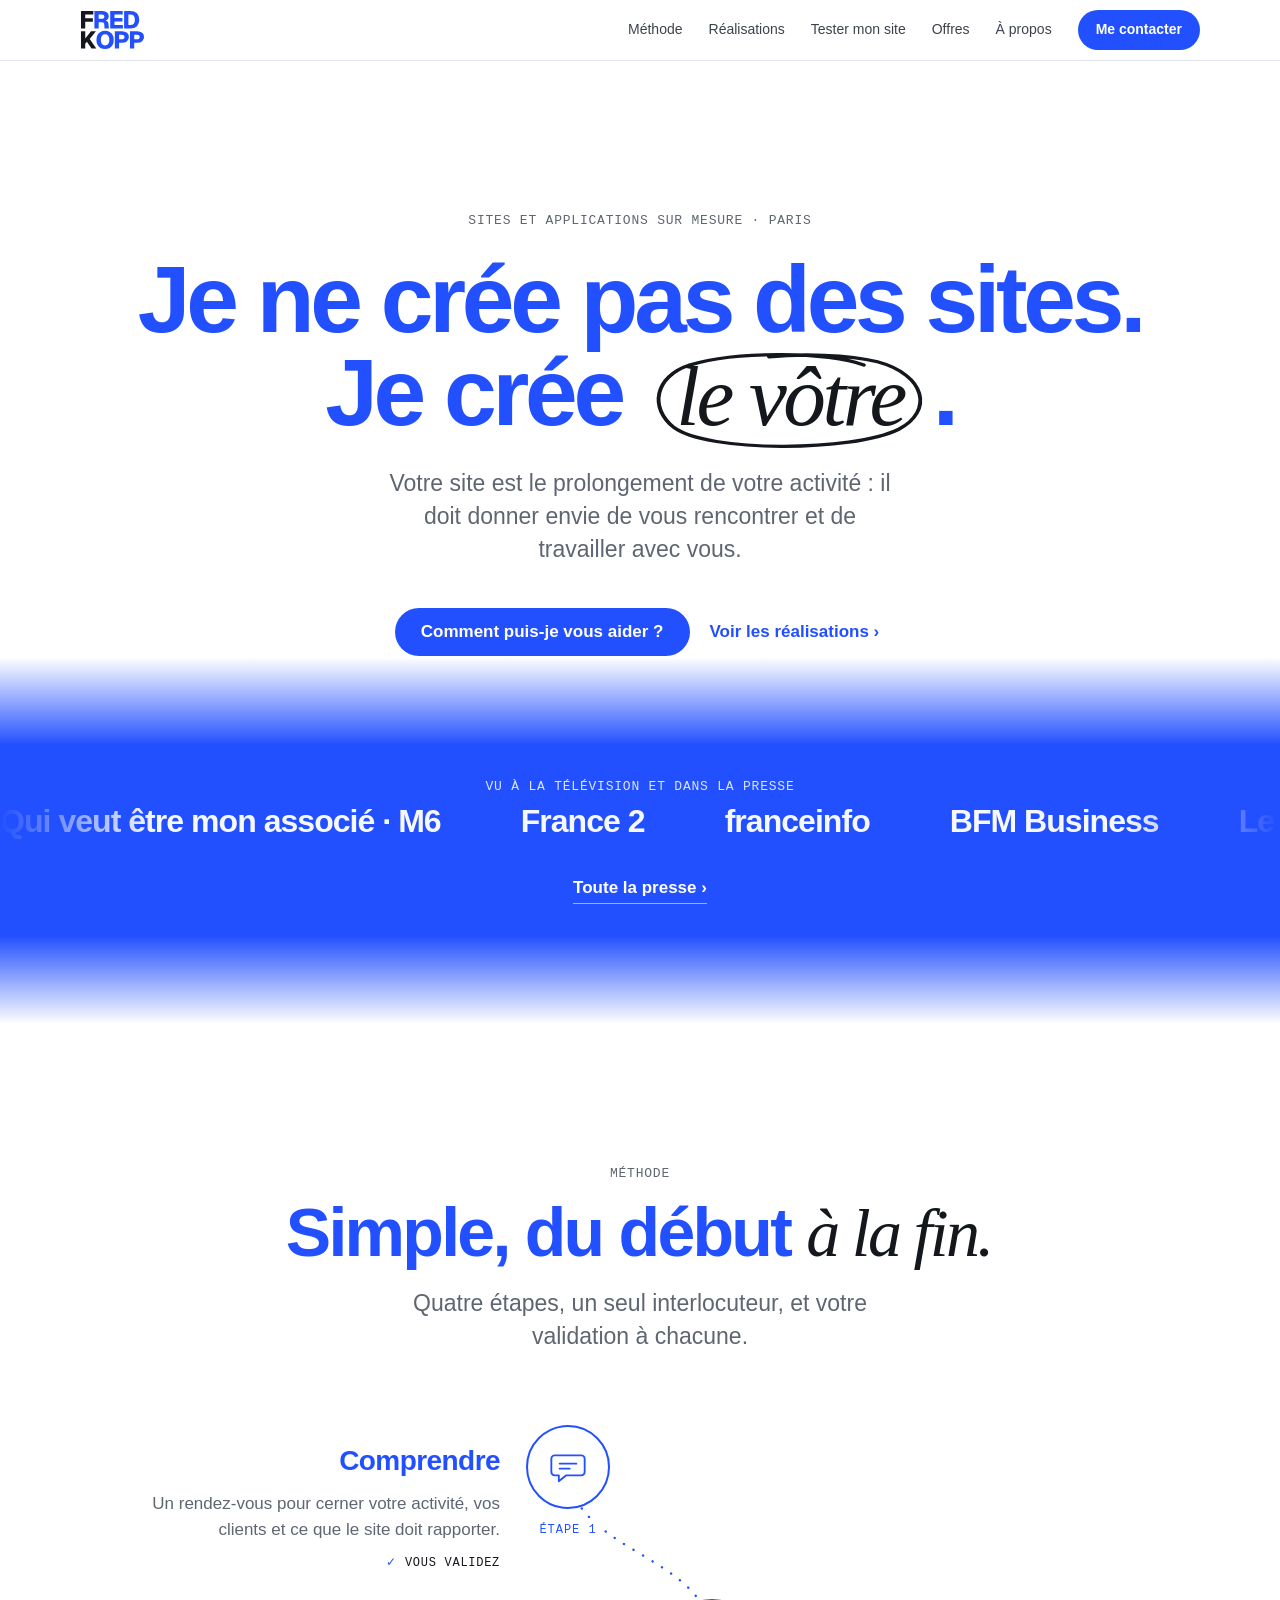
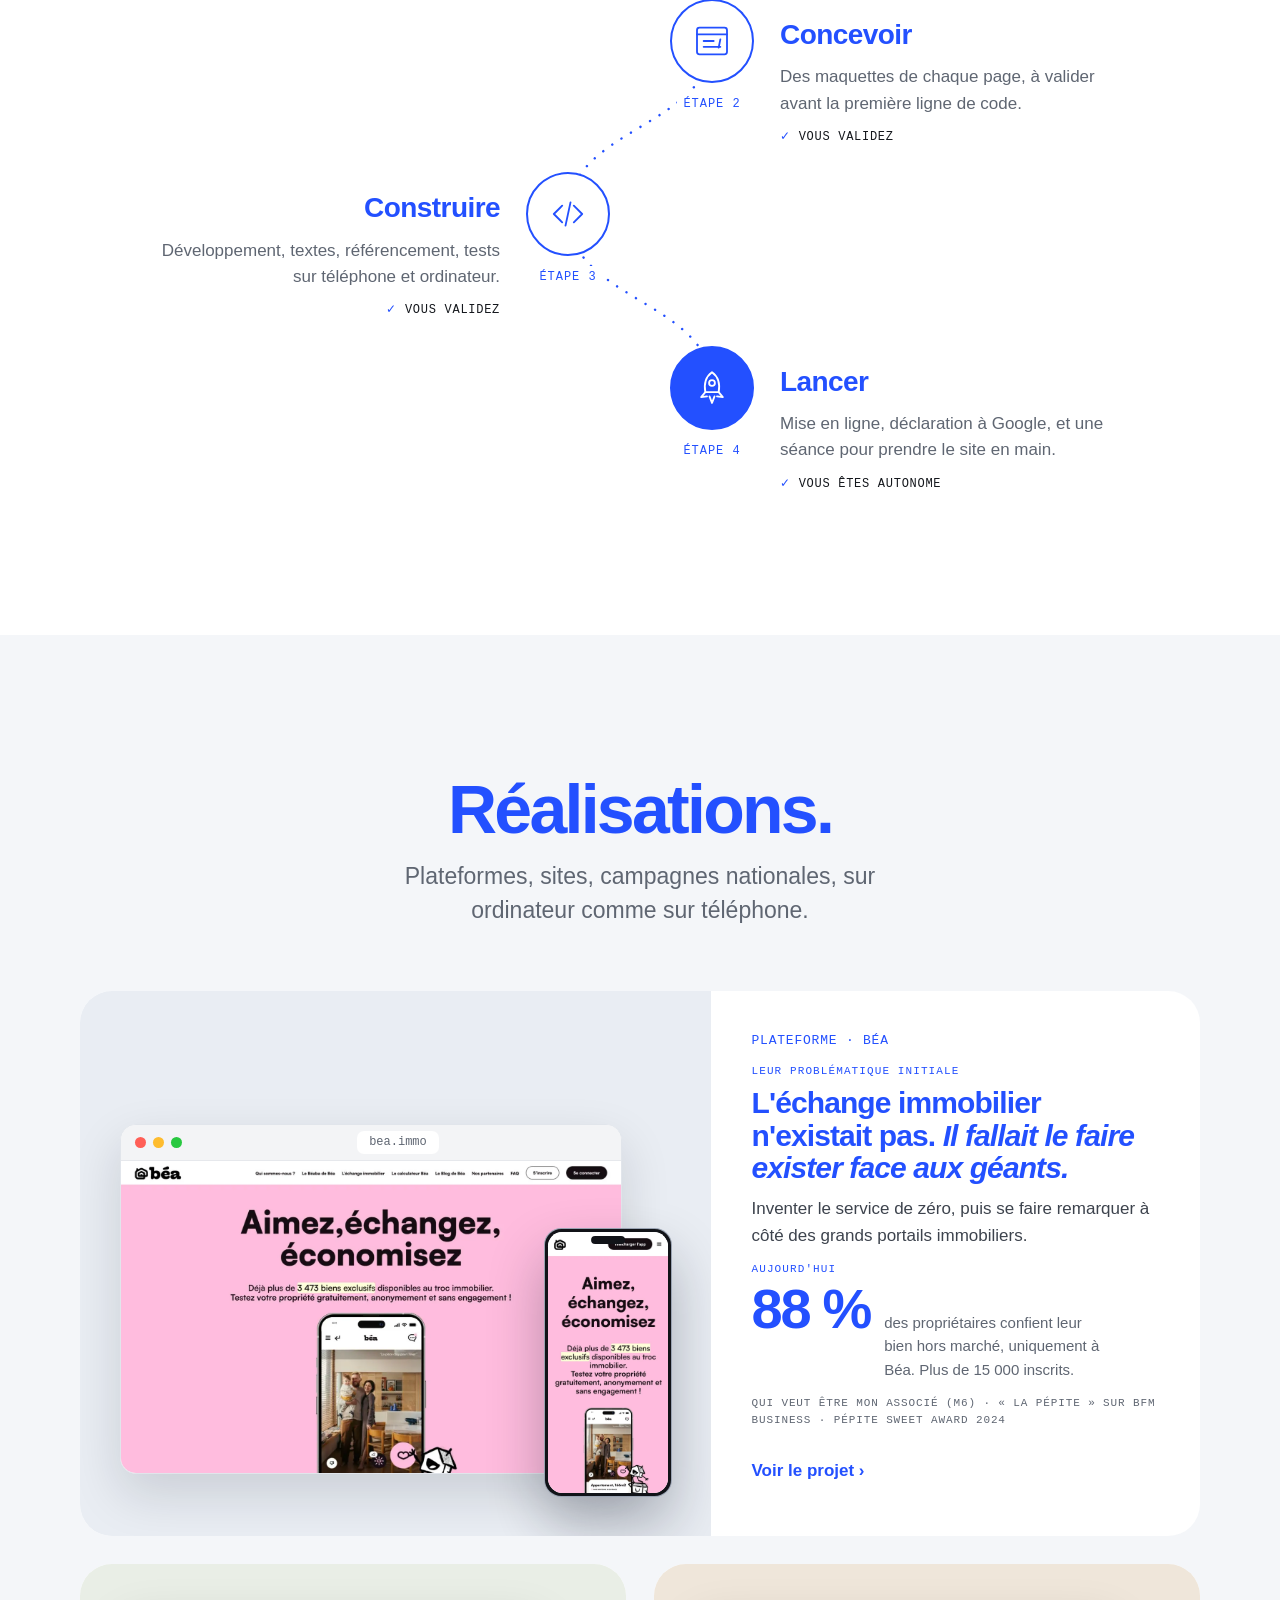
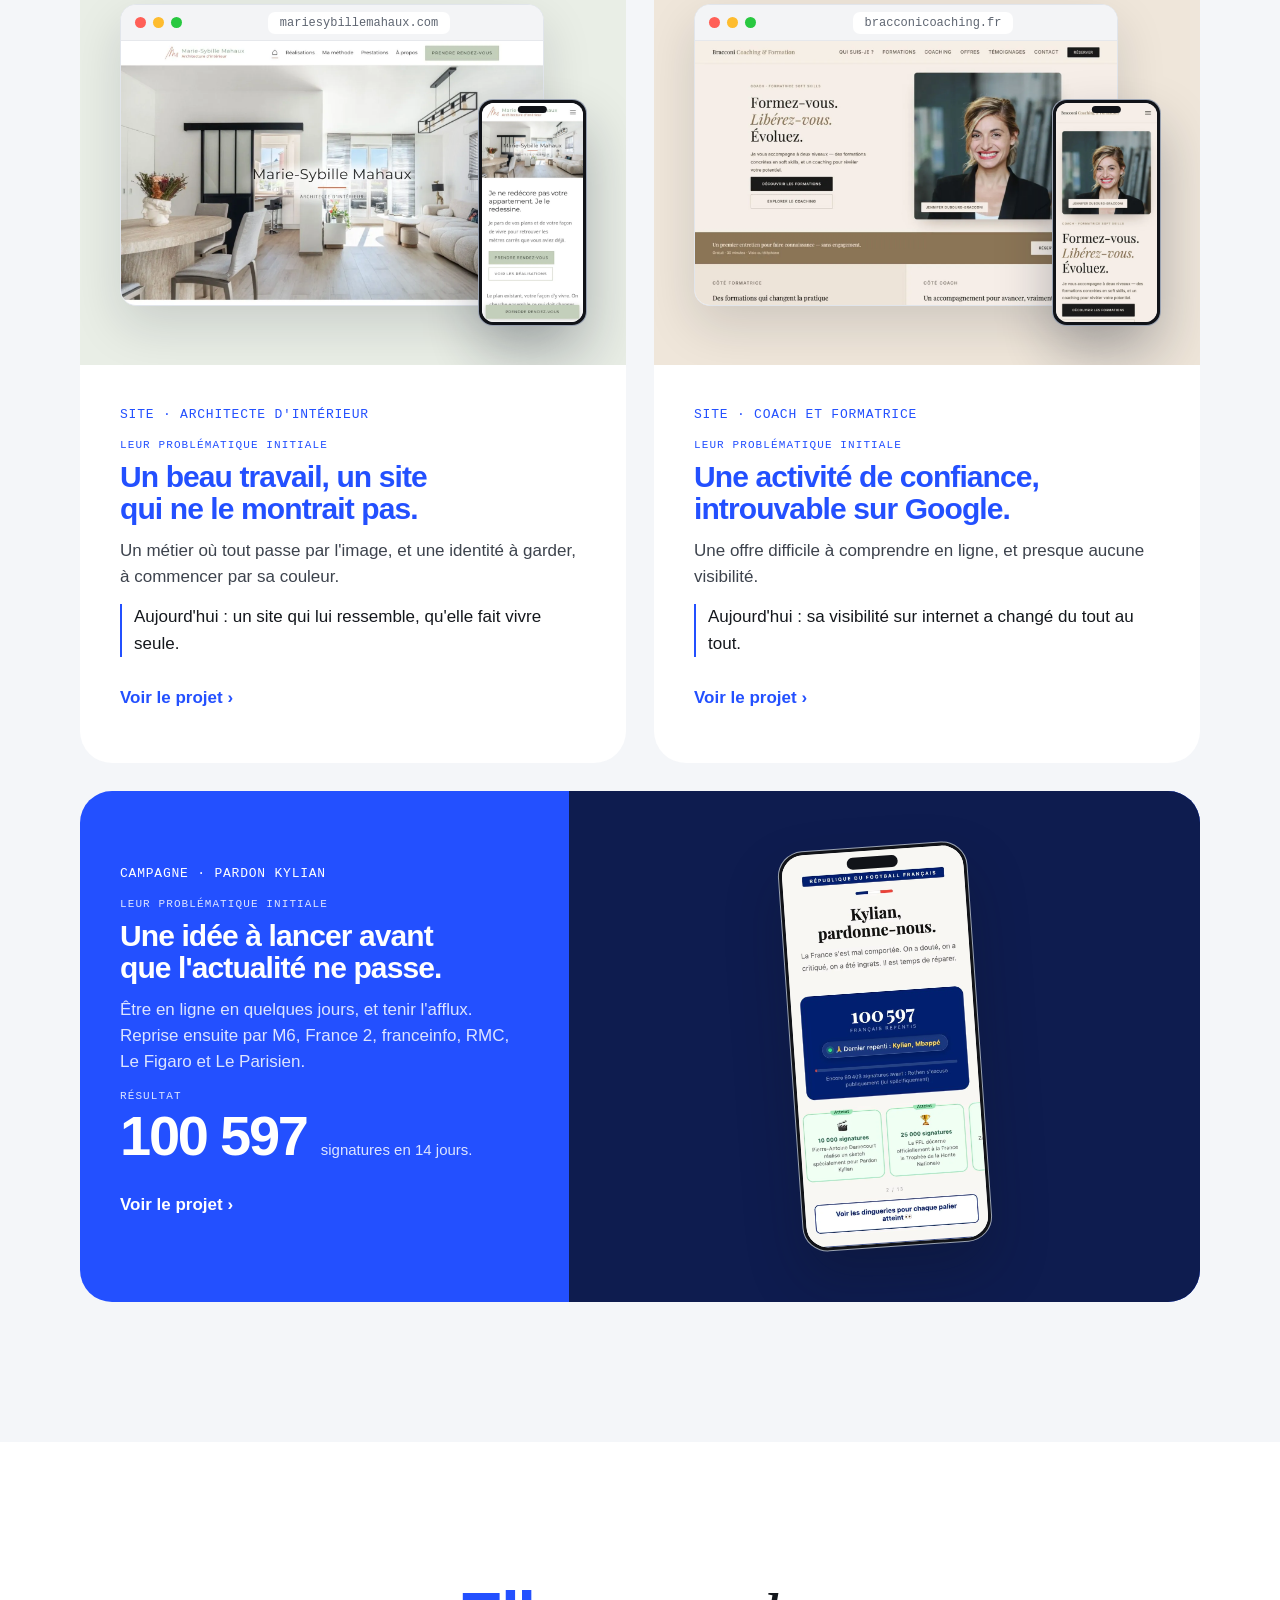
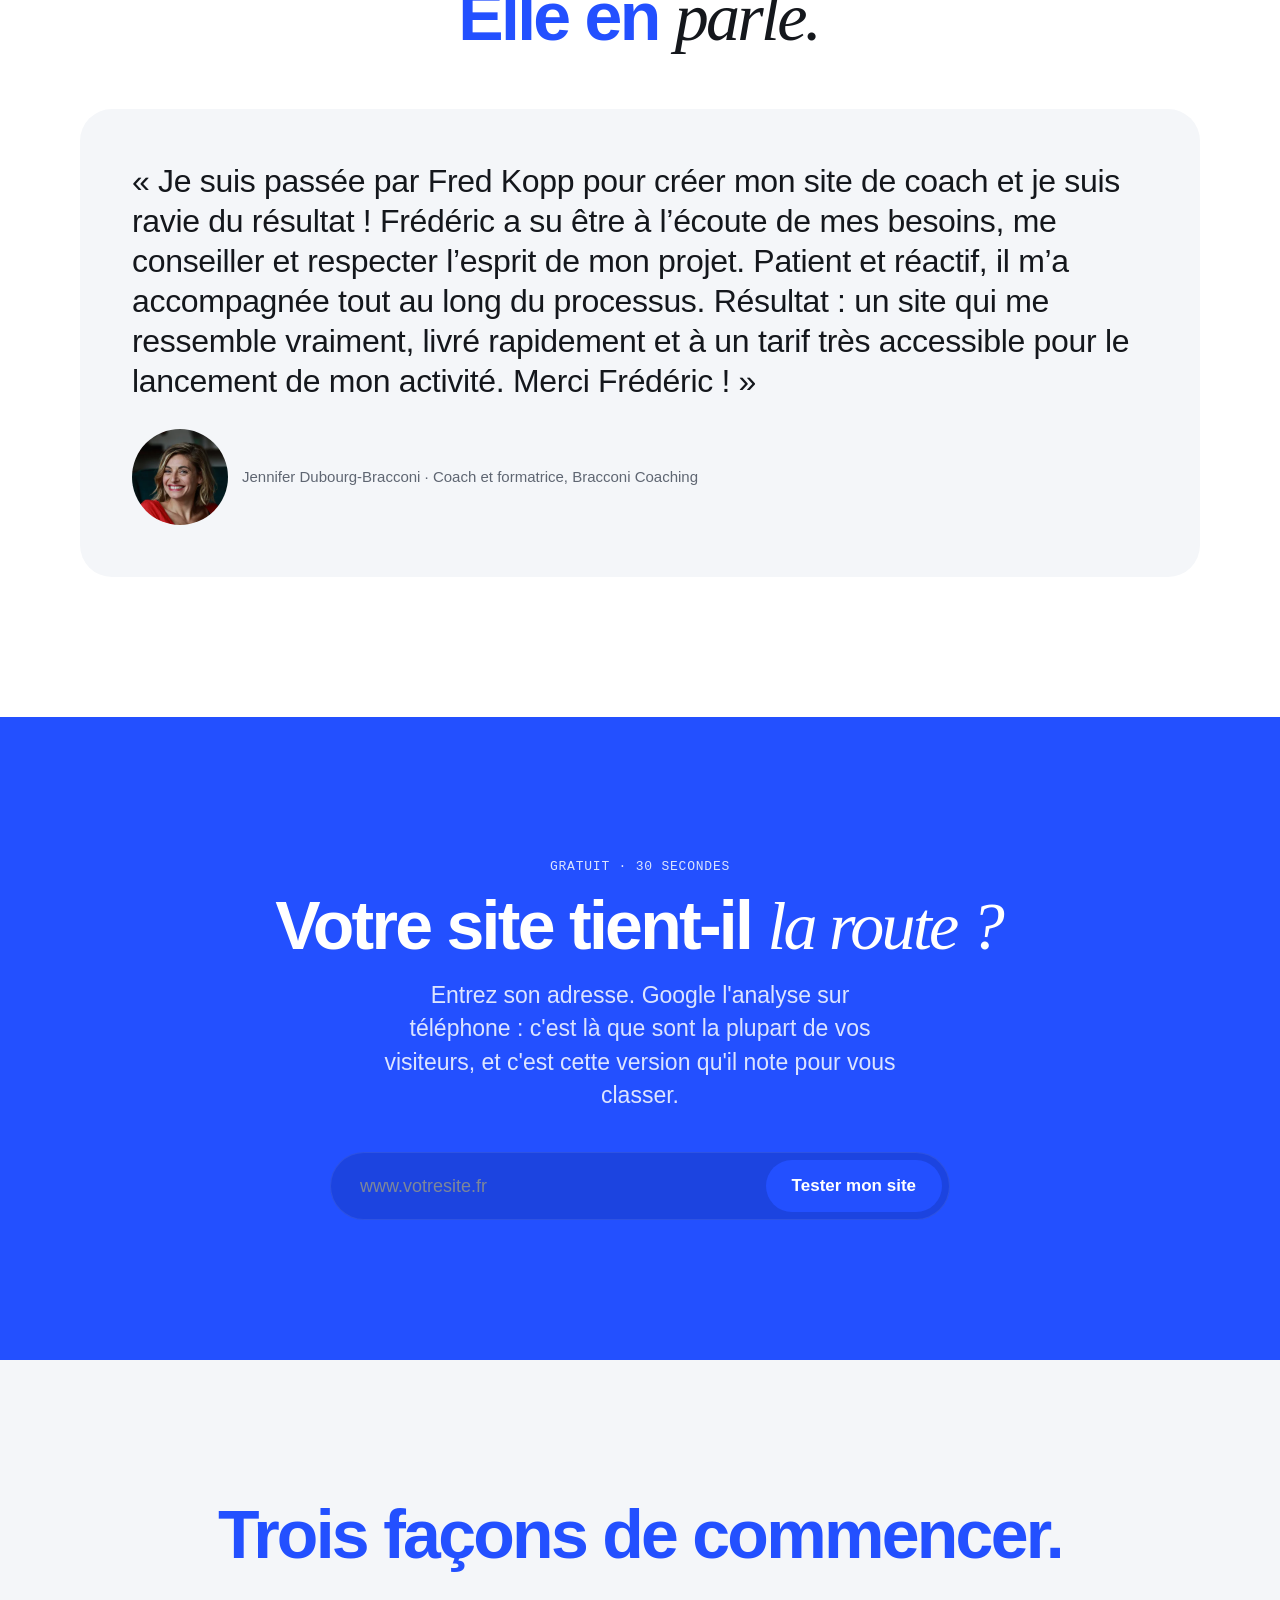
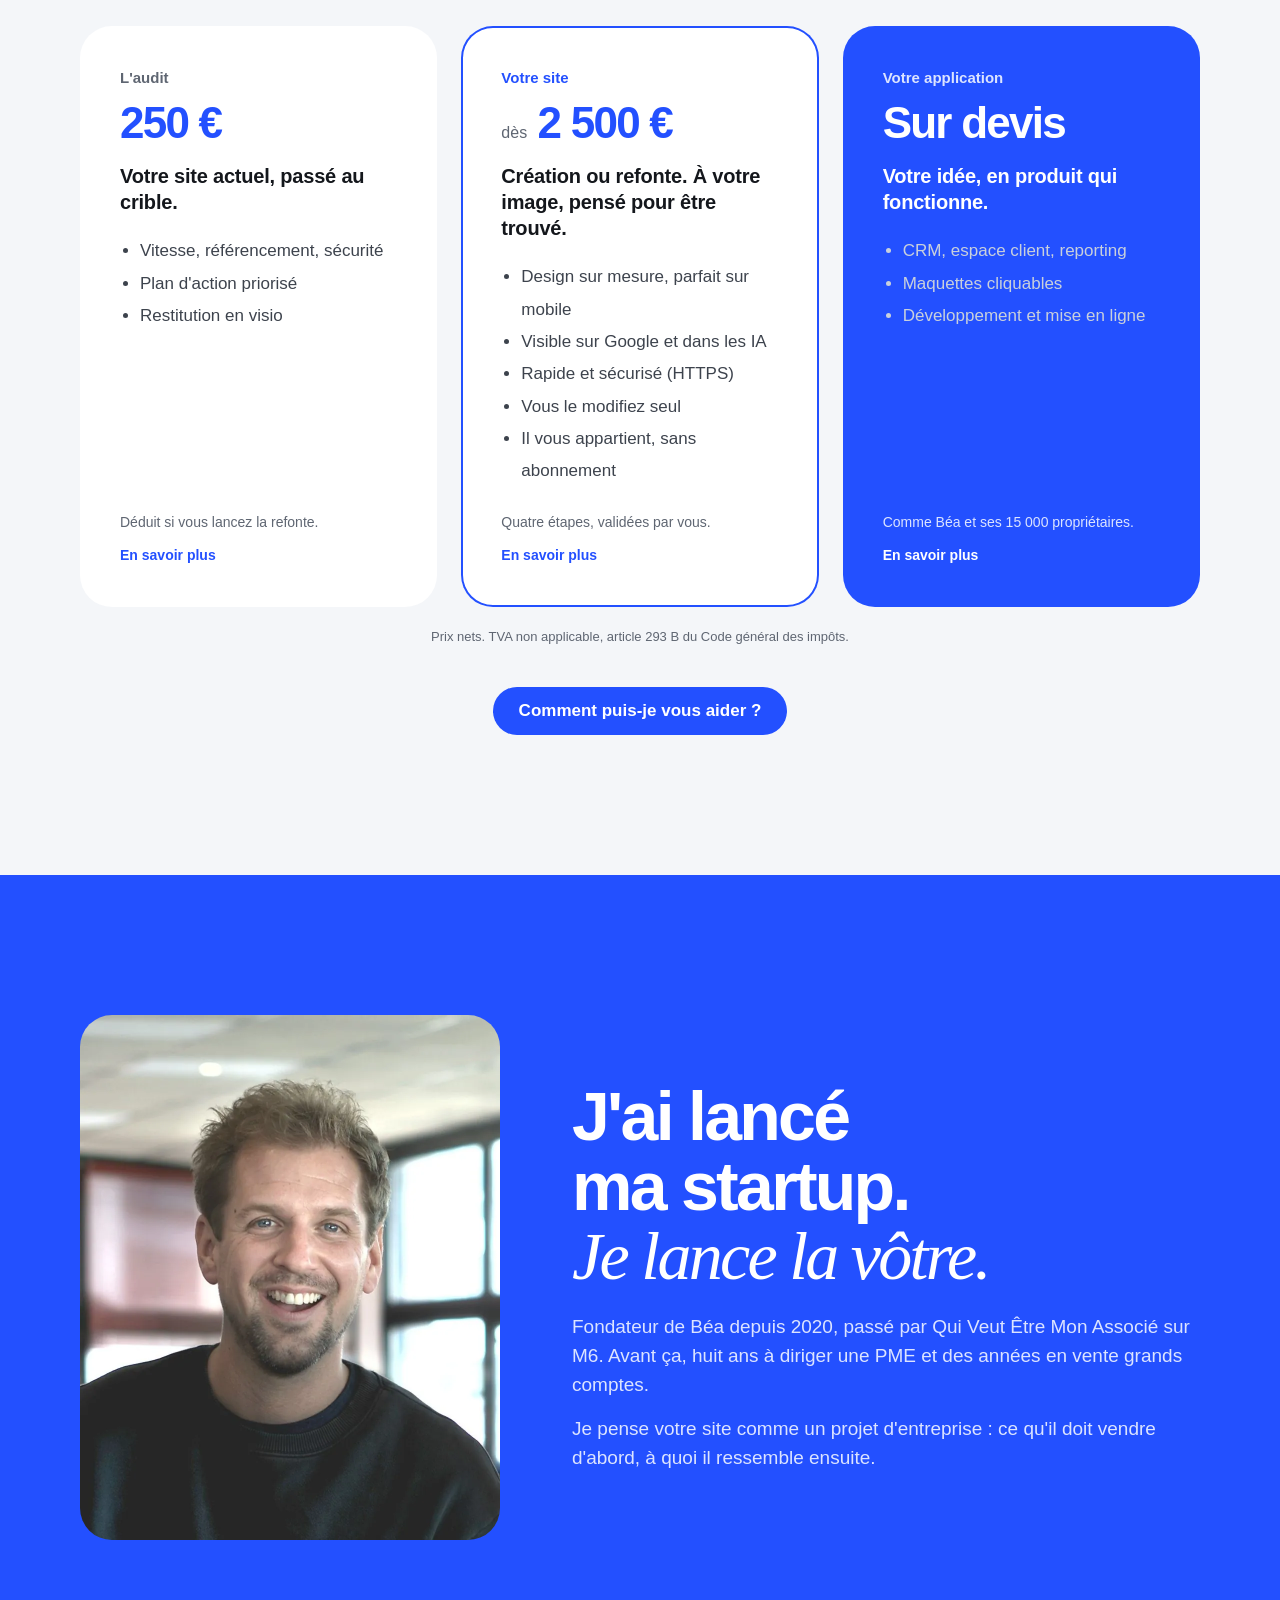
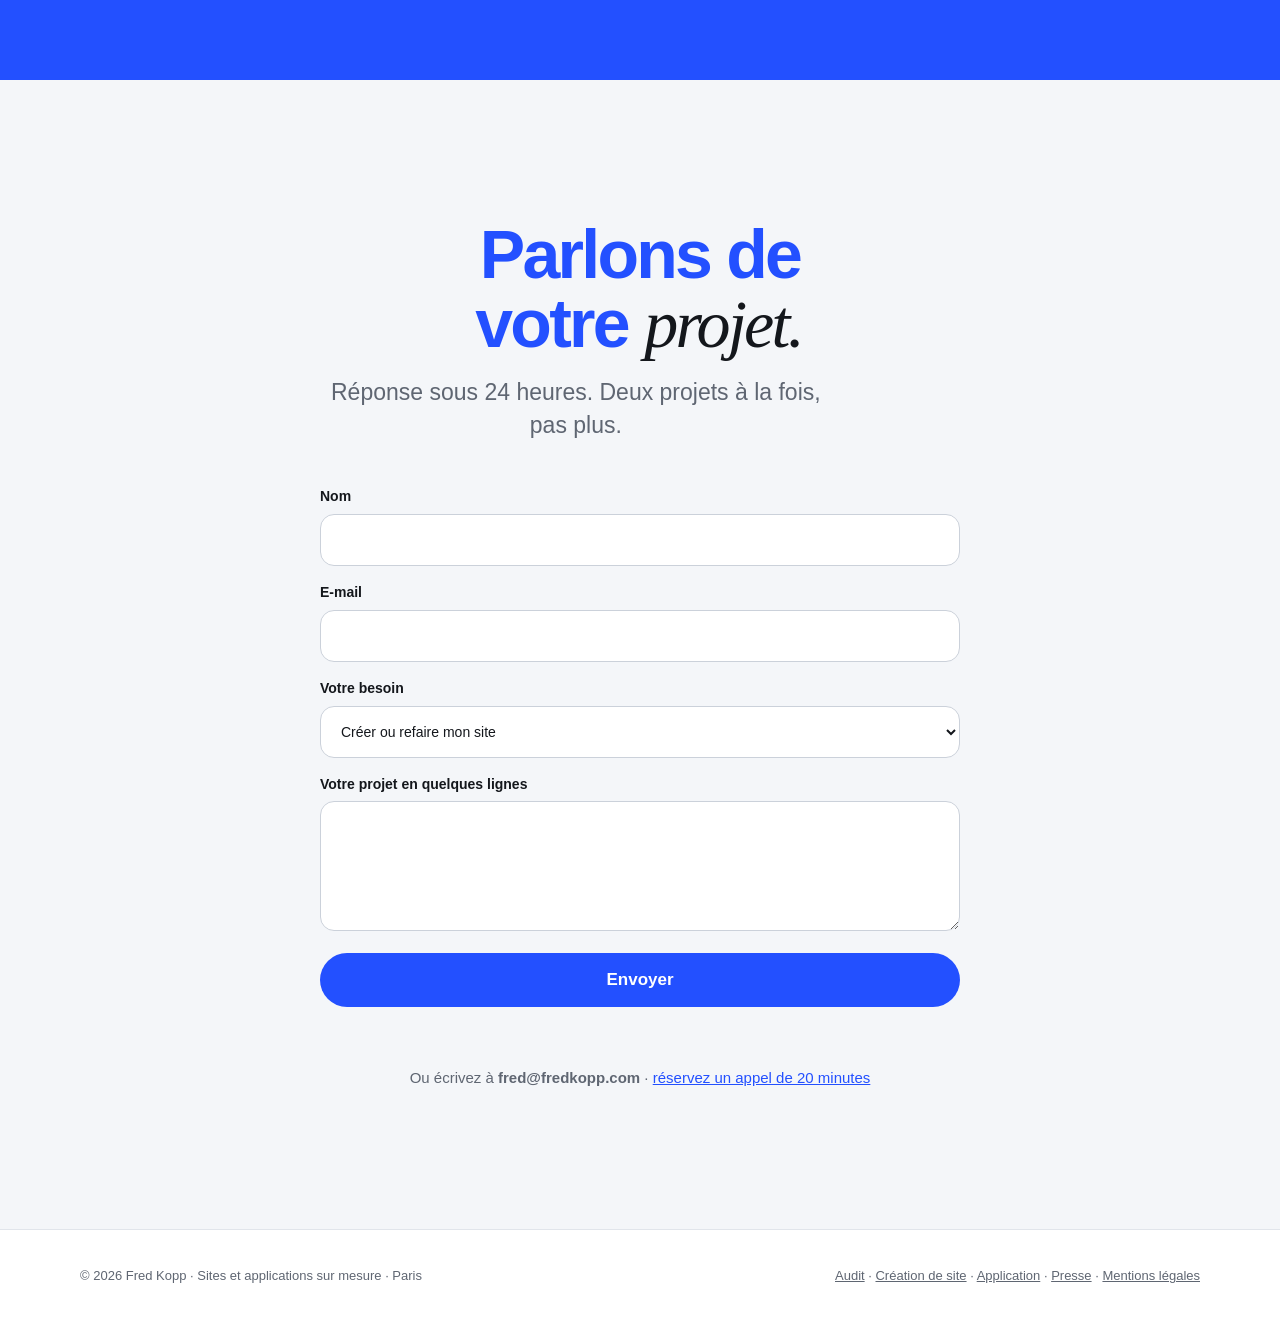
==== commit ce763f15: "Réalisations : « Leur problématique initiale » à la place de « Au départ » Co-Authored-By: Claude Op" ====
--- a/index.html
+++ b/index.html
@@ -205,7 +205,7 @@
         </a>
         <div class="wc-text">
           <p class="eyebrow">Plateforme · Béa</p>
-          <p class="wc-depart">Au départ</p>
+          <p class="wc-depart">Leur problématique initiale</p>
           <h3 class="h3">L'échange immobilier n'existait pas. <em>Il fallait le faire exister face aux géants.</em></h3>
           <p class="body">Inventer le service de zéro, puis se faire remarquer à côté des grands portails immobiliers.</p>
           <p class="wc-depart">Aujourd'hui</p>
@@ -224,7 +224,7 @@
         </a>
         <div class="wc-text">
           <p class="eyebrow">Site · Architecte d'intérieur</p>
-          <p class="wc-depart">Au départ</p>
+          <p class="wc-depart">Leur problématique initiale</p>
           <h3 class="h3">Un beau travail, un site qui ne le montrait pas.</h3>
           <p class="body">Un métier où tout passe par l'image, et une identité à garder, à commencer par sa couleur.</p>
           <p class="wc-res">Aujourd'hui : un site qui lui ressemble, qu'elle fait vivre seule.</p>
@@ -241,7 +241,7 @@
         </a>
         <div class="wc-text">
           <p class="eyebrow">Site · Coach et formatrice</p>
-          <p class="wc-depart">Au départ</p>
+          <p class="wc-depart">Leur problématique initiale</p>
           <h3 class="h3">Une activité de confiance, introuvable sur Google.</h3>
           <p class="body">Une offre difficile à comprendre en ligne, et presque aucune visibilité.</p>
           <p class="wc-res">Aujourd'hui : sa visibilité sur internet a changé du tout au tout.</p>
@@ -255,7 +255,7 @@
         </a>
         <div class="wc-text">
           <p class="eyebrow">Campagne · Pardon Kylian</p>
-          <p class="wc-depart">Au départ</p>
+          <p class="wc-depart">Leur problématique initiale</p>
           <h3 class="h3">Une idée à lancer avant que l'actualité ne passe.</h3>
           <p class="body">Être en ligne en quelques jours, et tenir l'afflux. Reprise ensuite par M6, France 2, franceinfo, RMC, Le Figaro et Le Parisien.</p>
           <p class="wc-depart">Résultat</p>
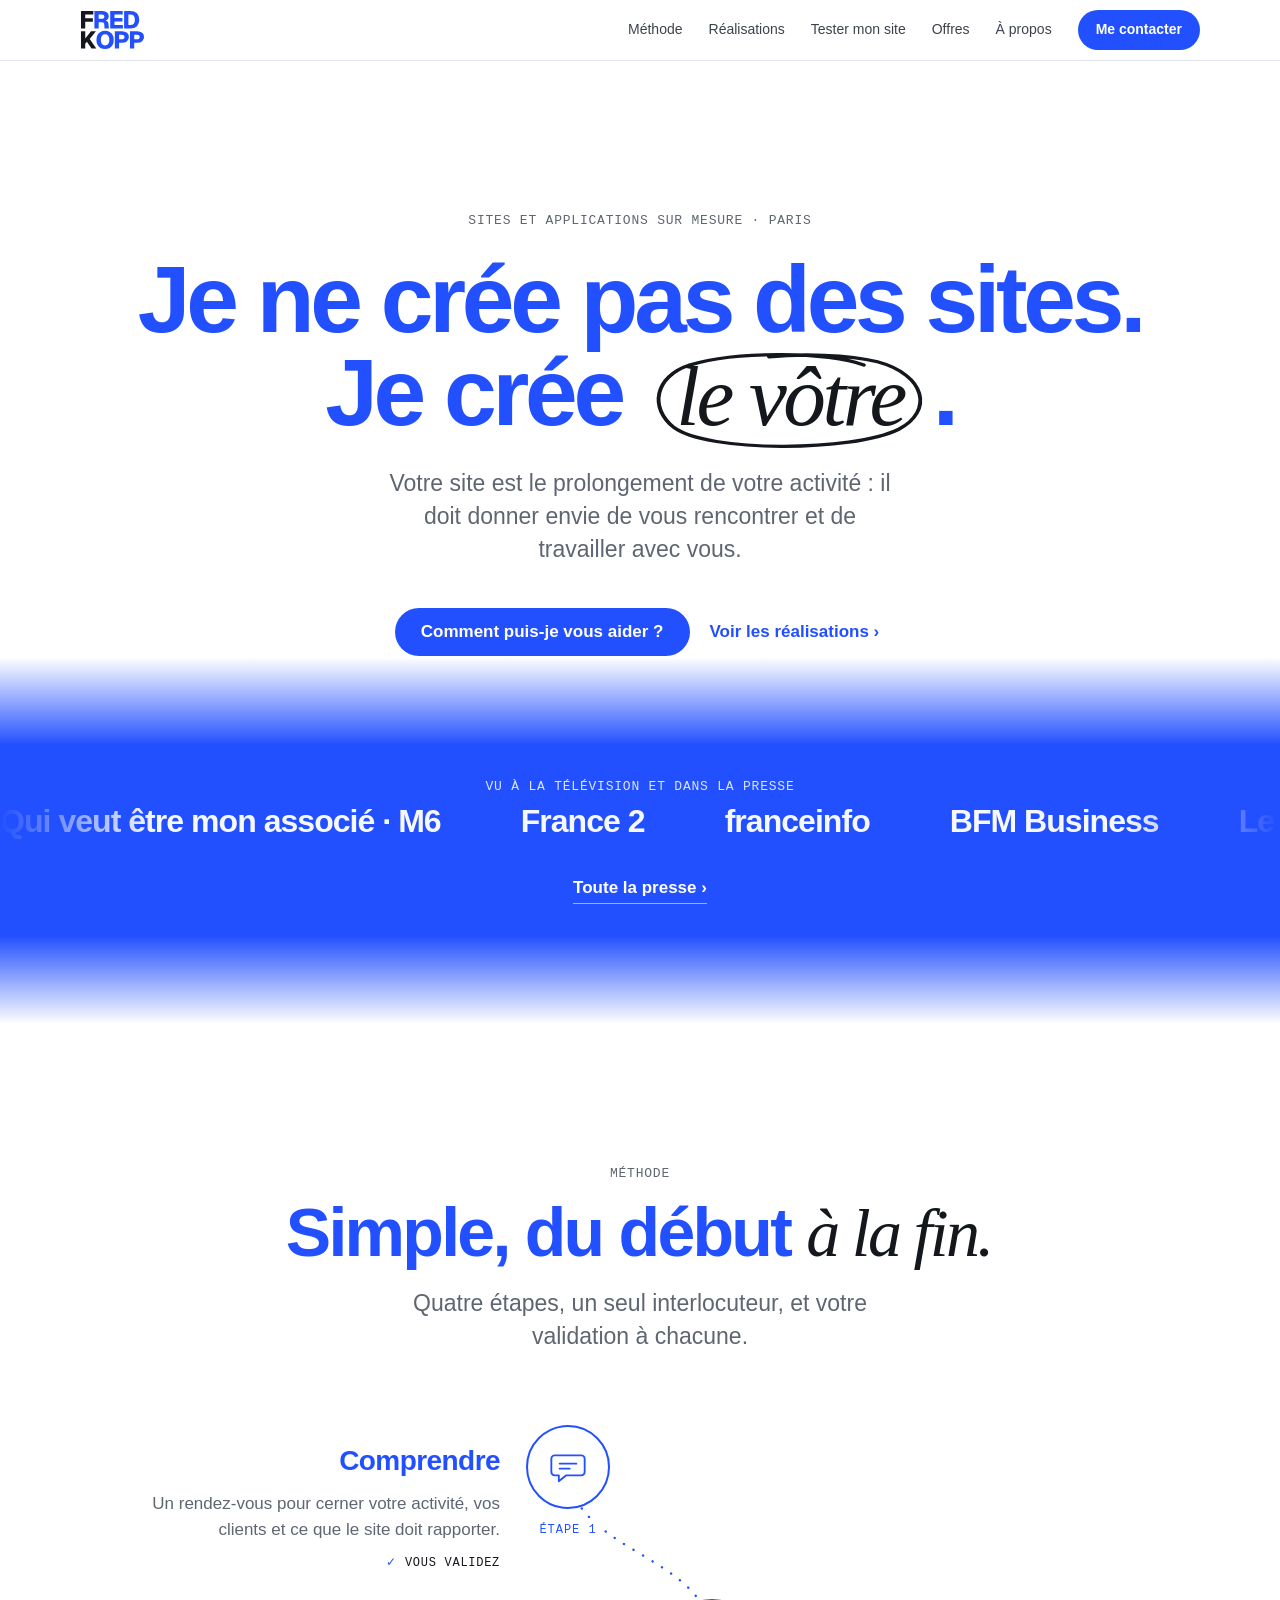
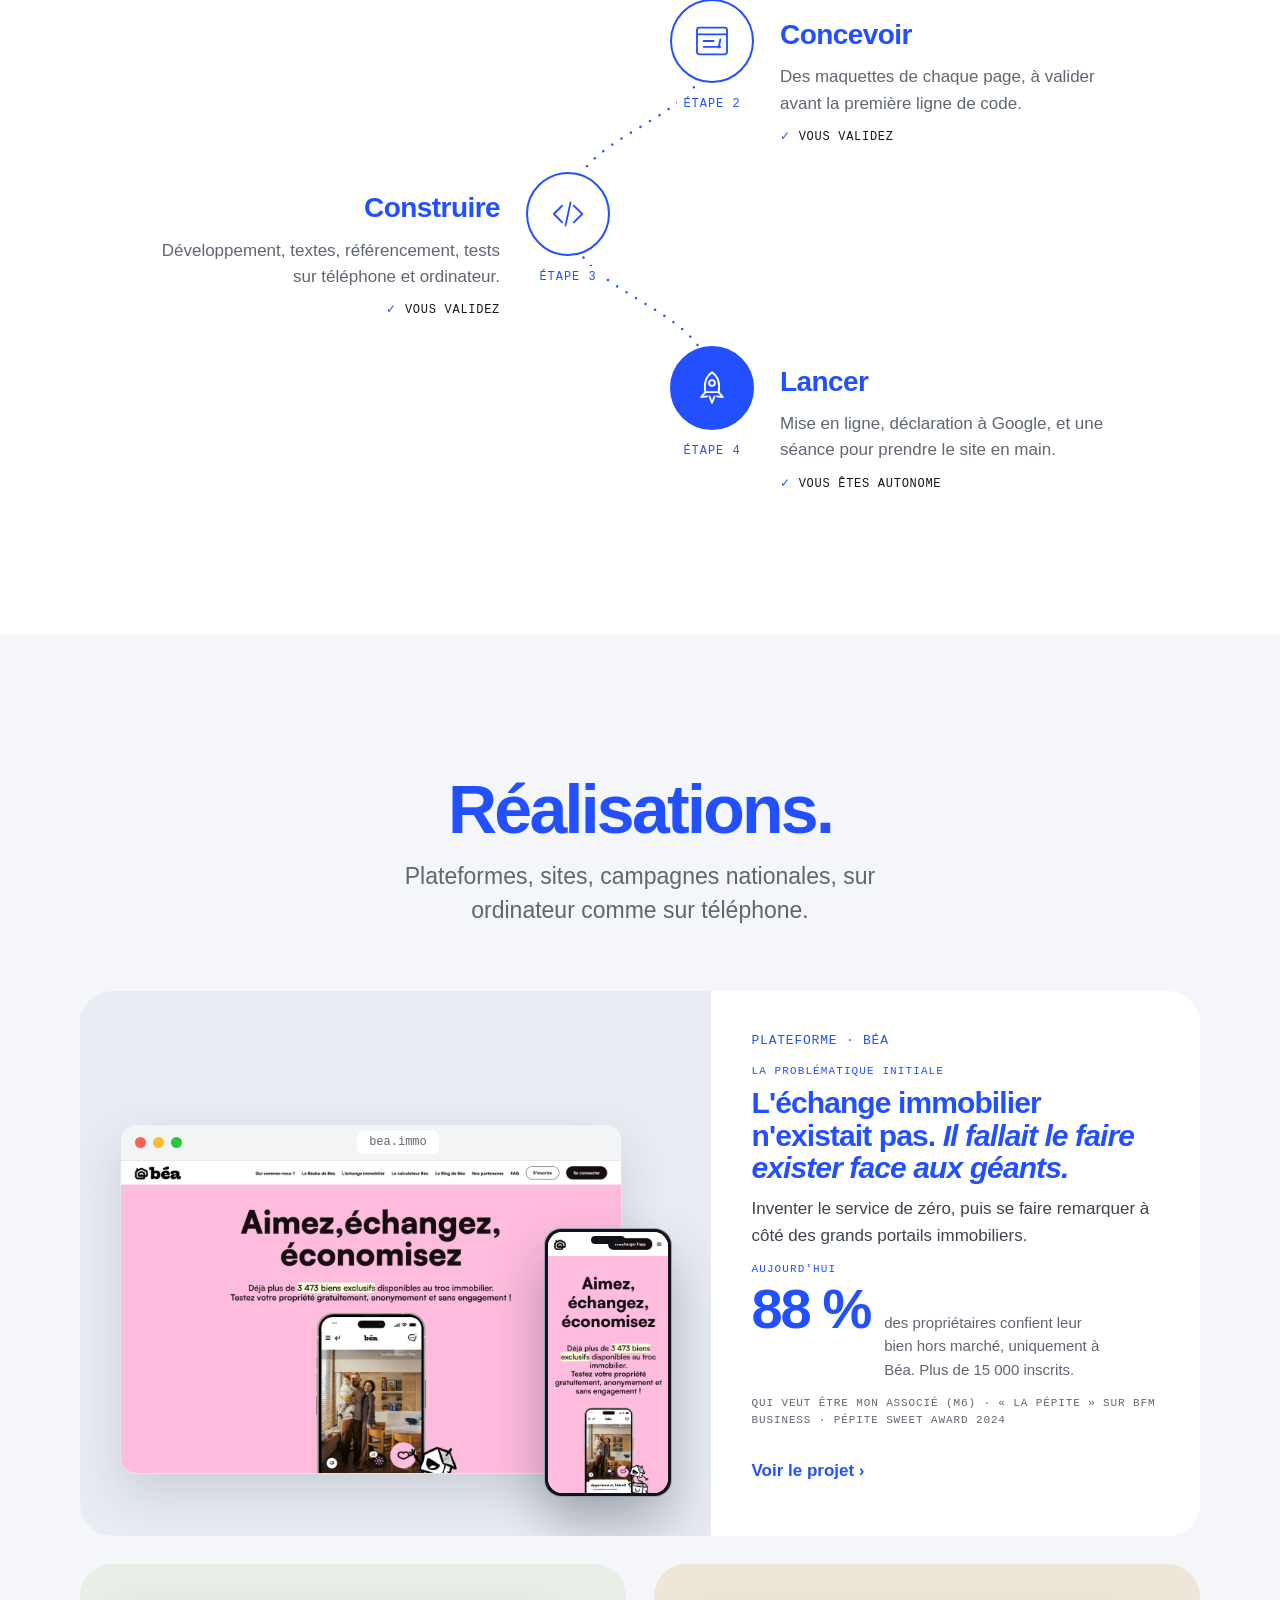
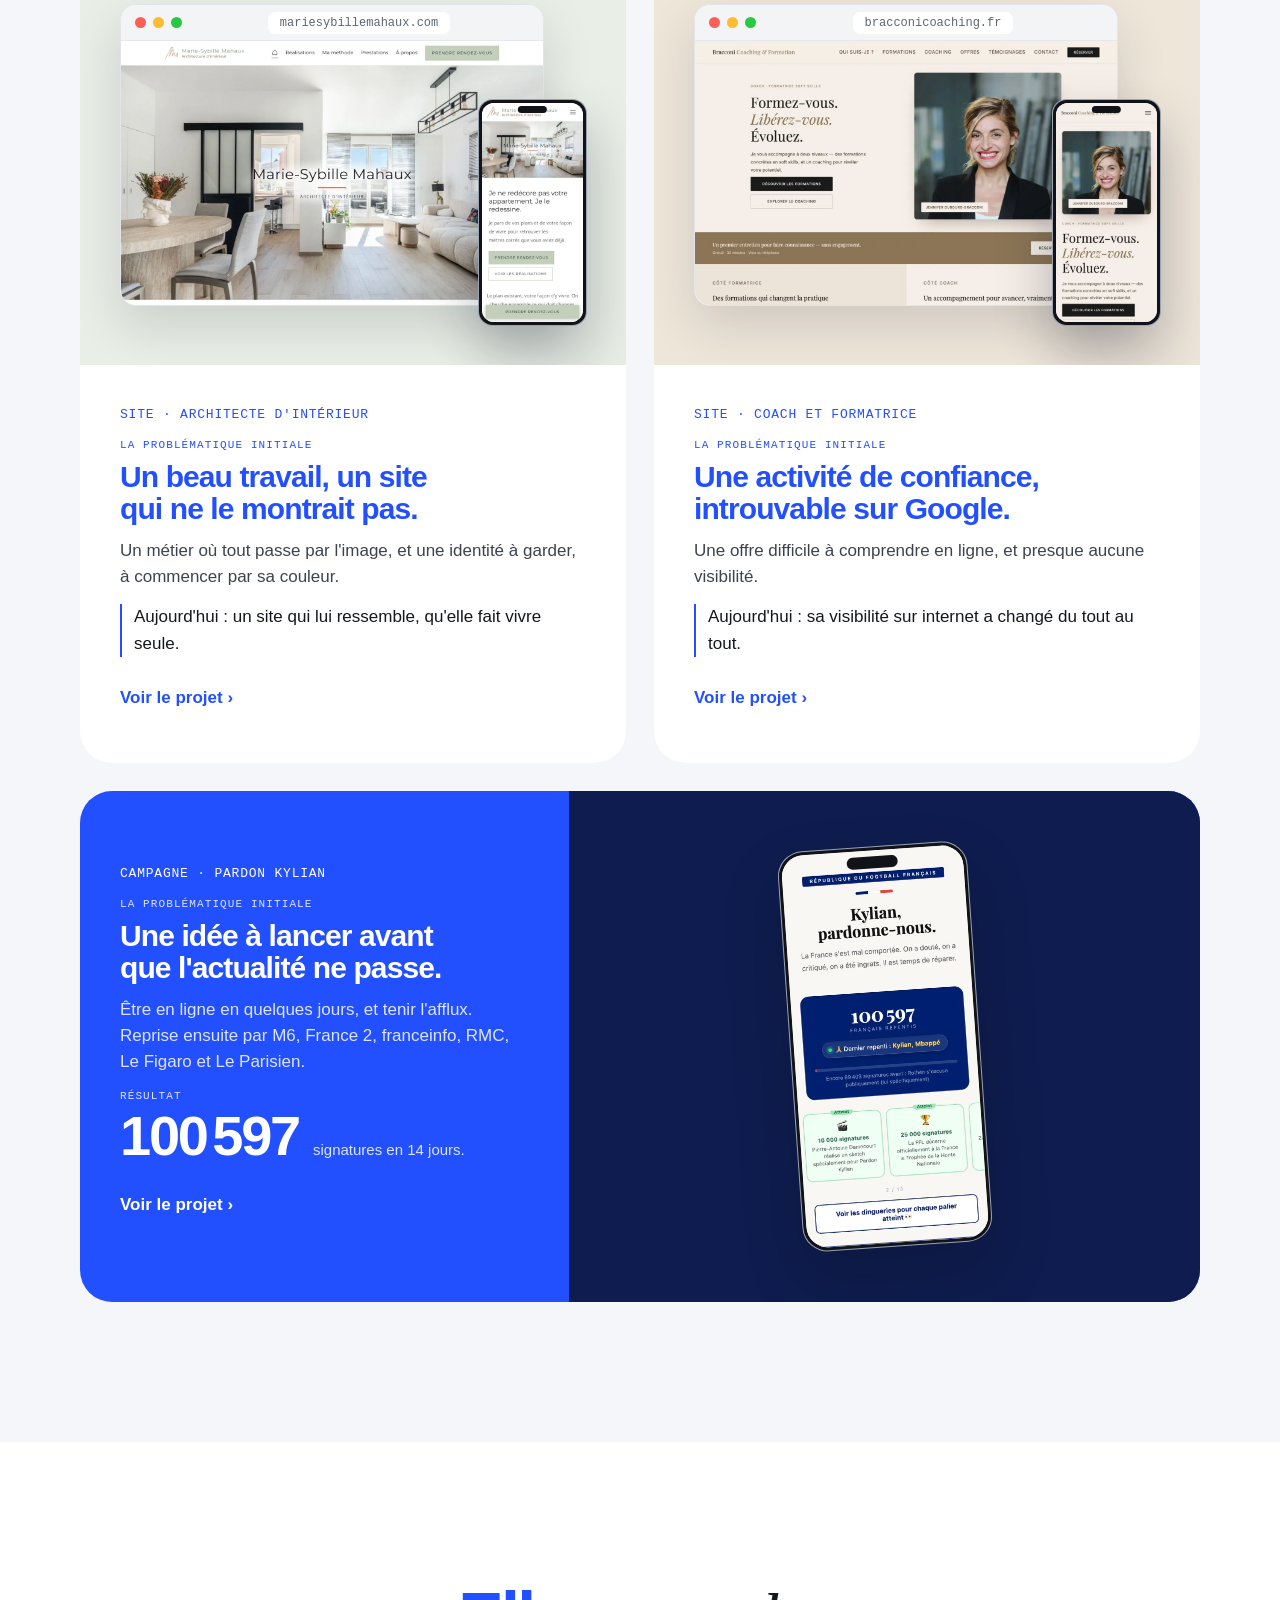
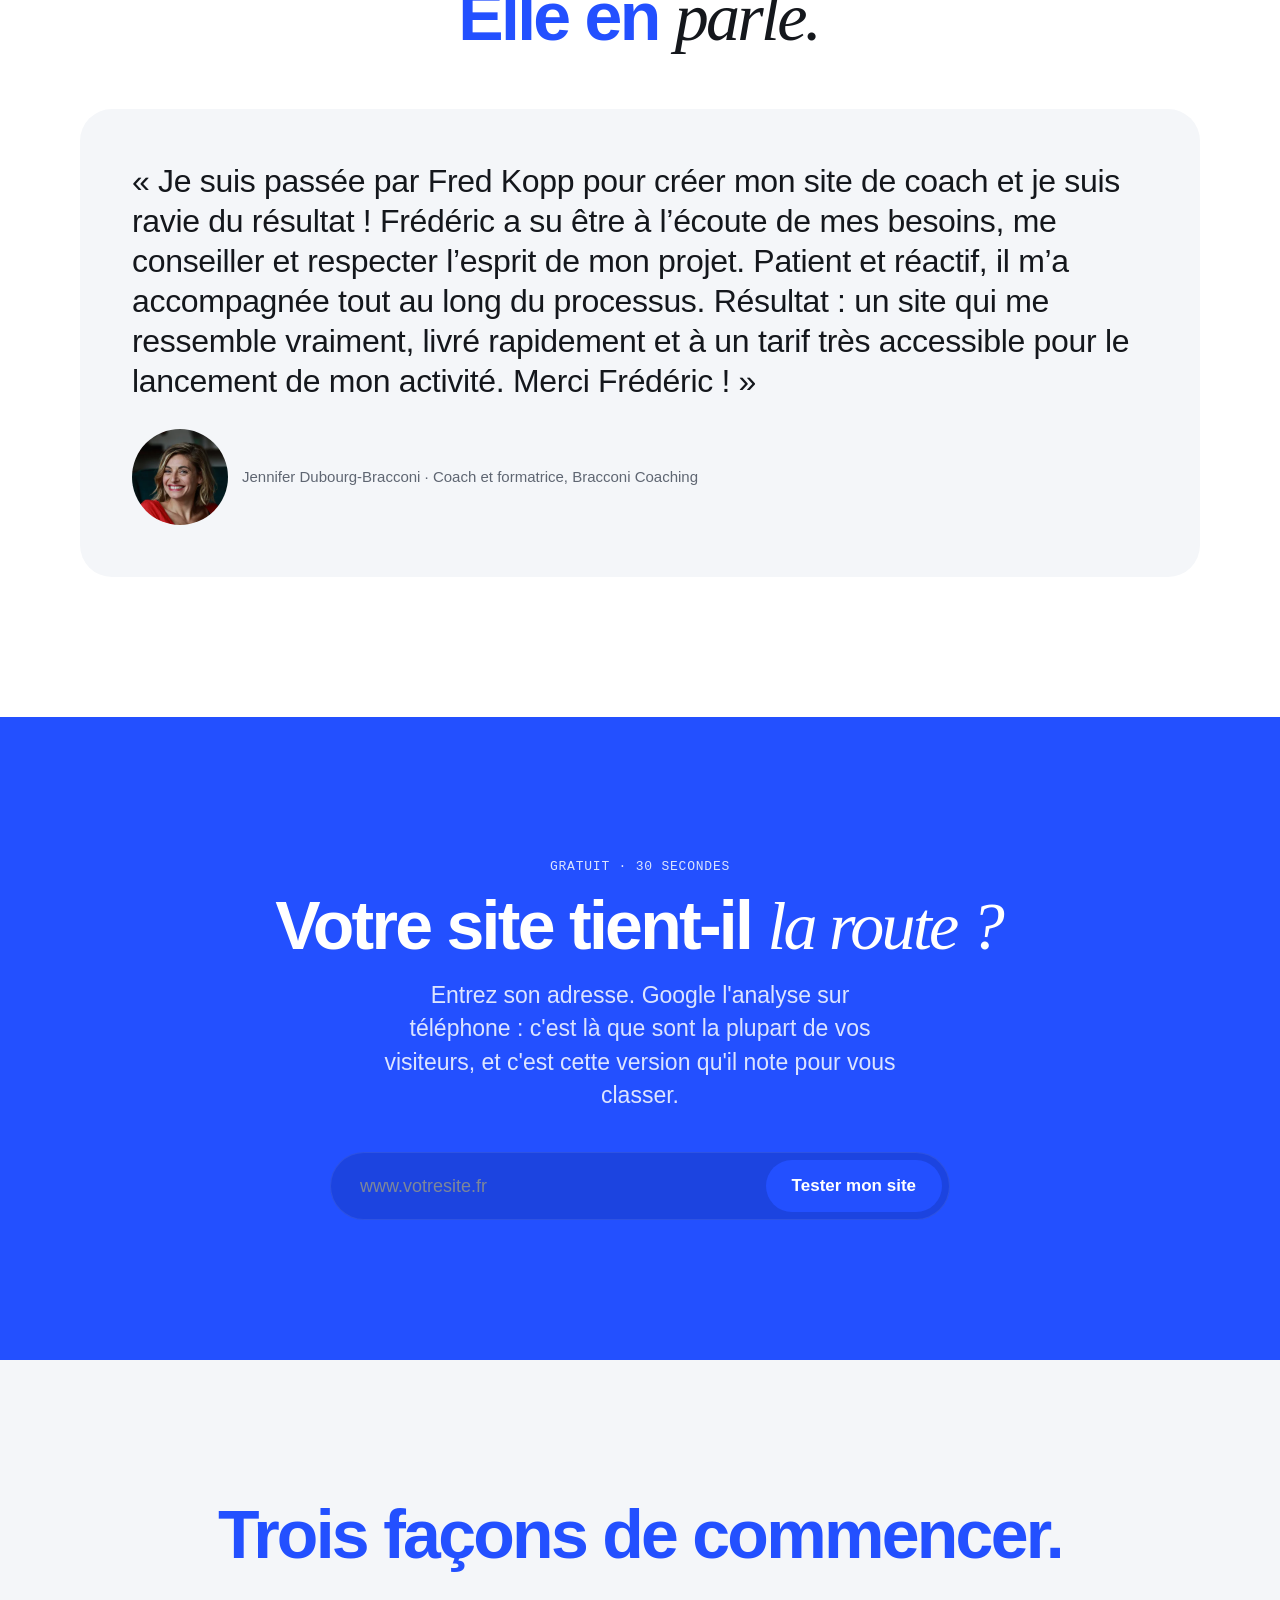
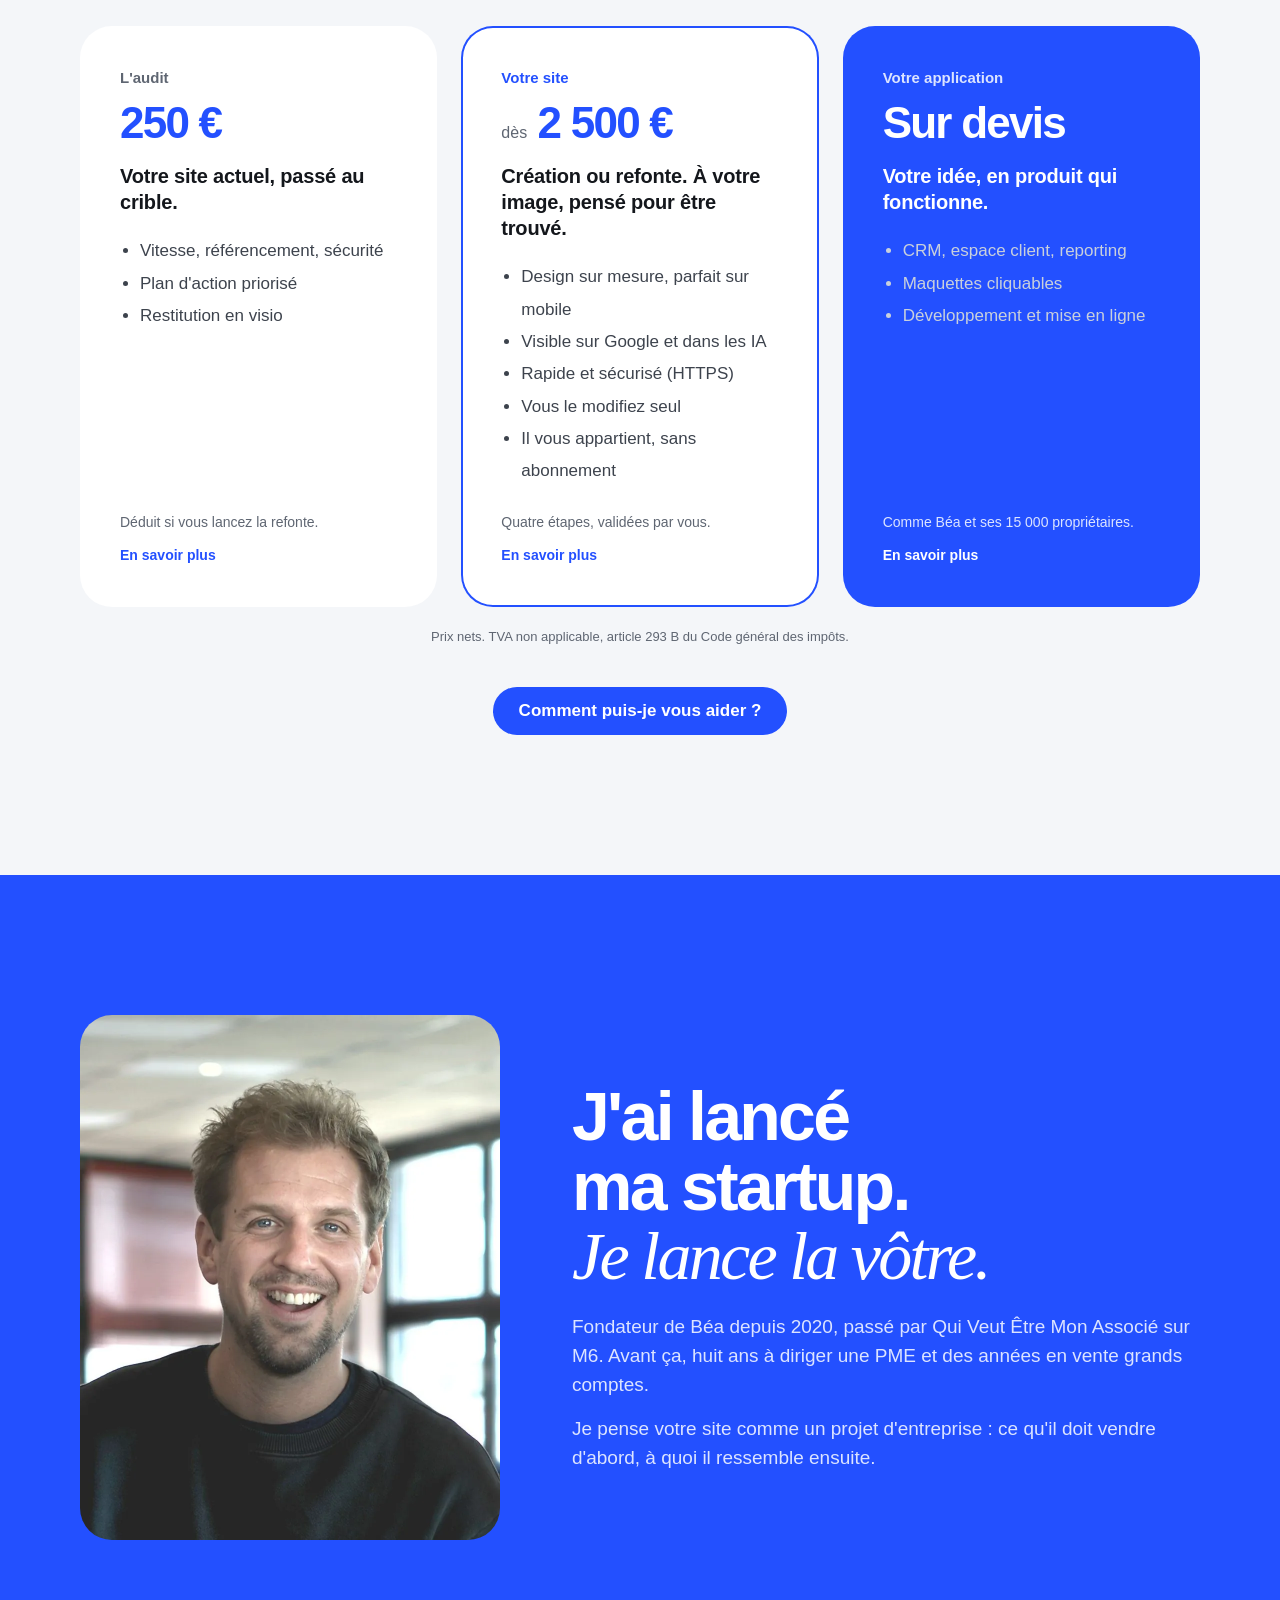
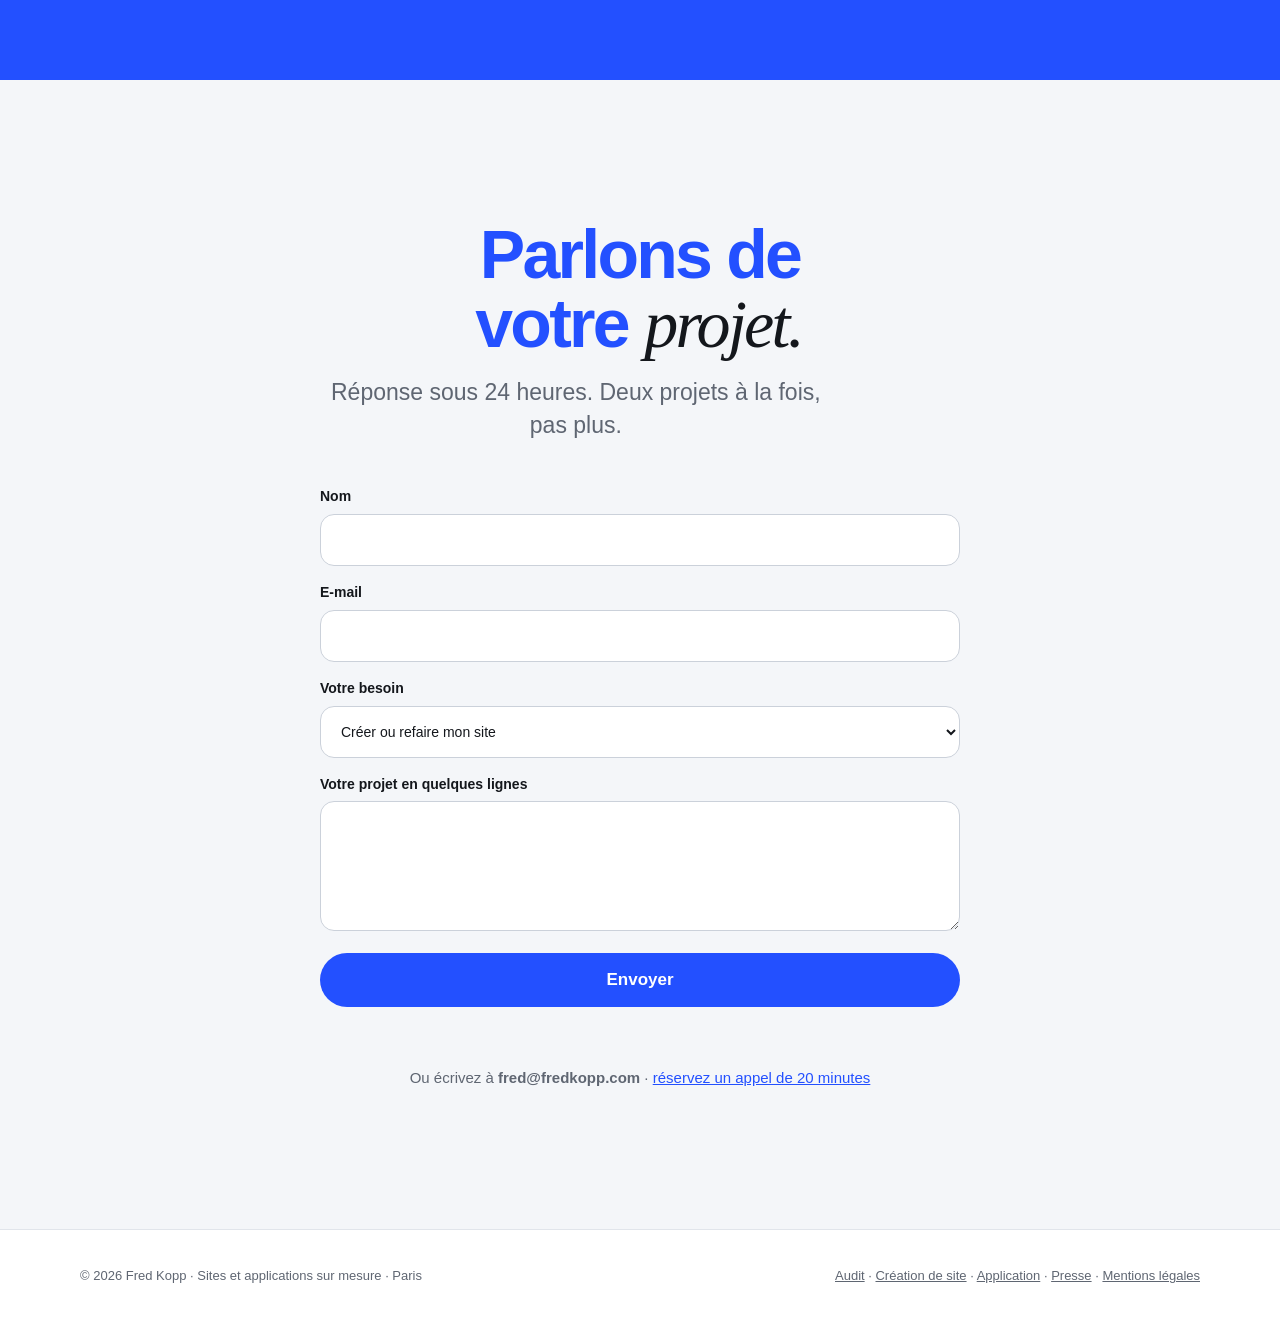
==== commit dadb7c37: "Réalisations : « La problématique initiale » Co-Authored-By: Claude Opus 5.5 <noreply@anthropic.com>" ====
--- a/index.html
+++ b/index.html
@@ -205,7 +205,7 @@
         </a>
         <div class="wc-text">
           <p class="eyebrow">Plateforme · Béa</p>
-          <p class="wc-depart">Leur problématique initiale</p>
+          <p class="wc-depart">La problématique initiale</p>
           <h3 class="h3">L'échange immobilier n'existait pas. <em>Il fallait le faire exister face aux géants.</em></h3>
           <p class="body">Inventer le service de zéro, puis se faire remarquer à côté des grands portails immobiliers.</p>
           <p class="wc-depart">Aujourd'hui</p>
@@ -224,7 +224,7 @@
         </a>
         <div class="wc-text">
           <p class="eyebrow">Site · Architecte d'intérieur</p>
-          <p class="wc-depart">Leur problématique initiale</p>
+          <p class="wc-depart">La problématique initiale</p>
           <h3 class="h3">Un beau travail, un site qui ne le montrait pas.</h3>
           <p class="body">Un métier où tout passe par l'image, et une identité à garder, à commencer par sa couleur.</p>
           <p class="wc-res">Aujourd'hui : un site qui lui ressemble, qu'elle fait vivre seule.</p>
@@ -241,7 +241,7 @@
         </a>
         <div class="wc-text">
           <p class="eyebrow">Site · Coach et formatrice</p>
-          <p class="wc-depart">Leur problématique initiale</p>
+          <p class="wc-depart">La problématique initiale</p>
           <h3 class="h3">Une activité de confiance, introuvable sur Google.</h3>
           <p class="body">Une offre difficile à comprendre en ligne, et presque aucune visibilité.</p>
           <p class="wc-res">Aujourd'hui : sa visibilité sur internet a changé du tout au tout.</p>
@@ -255,7 +255,7 @@
         </a>
         <div class="wc-text">
           <p class="eyebrow">Campagne · Pardon Kylian</p>
-          <p class="wc-depart">Leur problématique initiale</p>
+          <p class="wc-depart">La problématique initiale</p>
           <h3 class="h3">Une idée à lancer avant que l'actualité ne passe.</h3>
           <p class="body">Être en ligne en quelques jours, et tenir l'afflux. Reprise ensuite par M6, France 2, franceinfo, RMC, Le Figaro et Le Parisien.</p>
           <p class="wc-depart">Résultat</p>
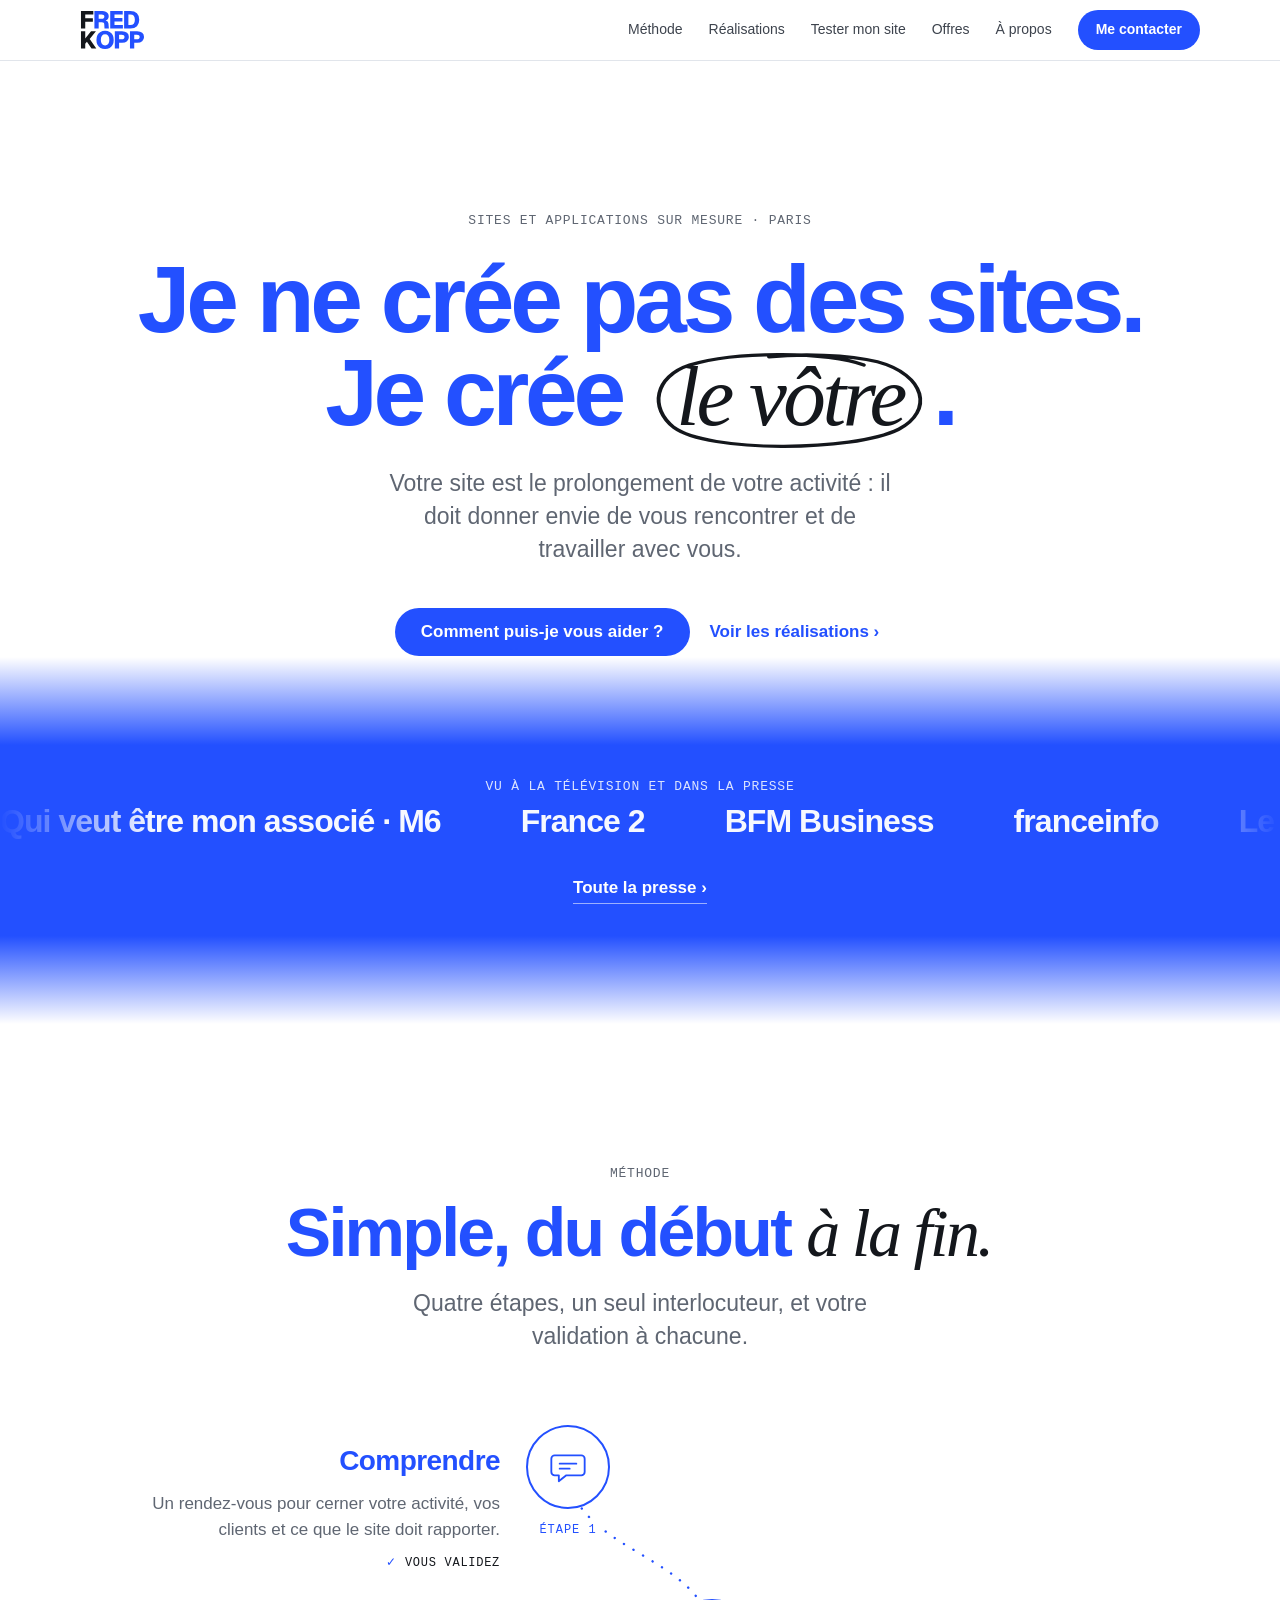
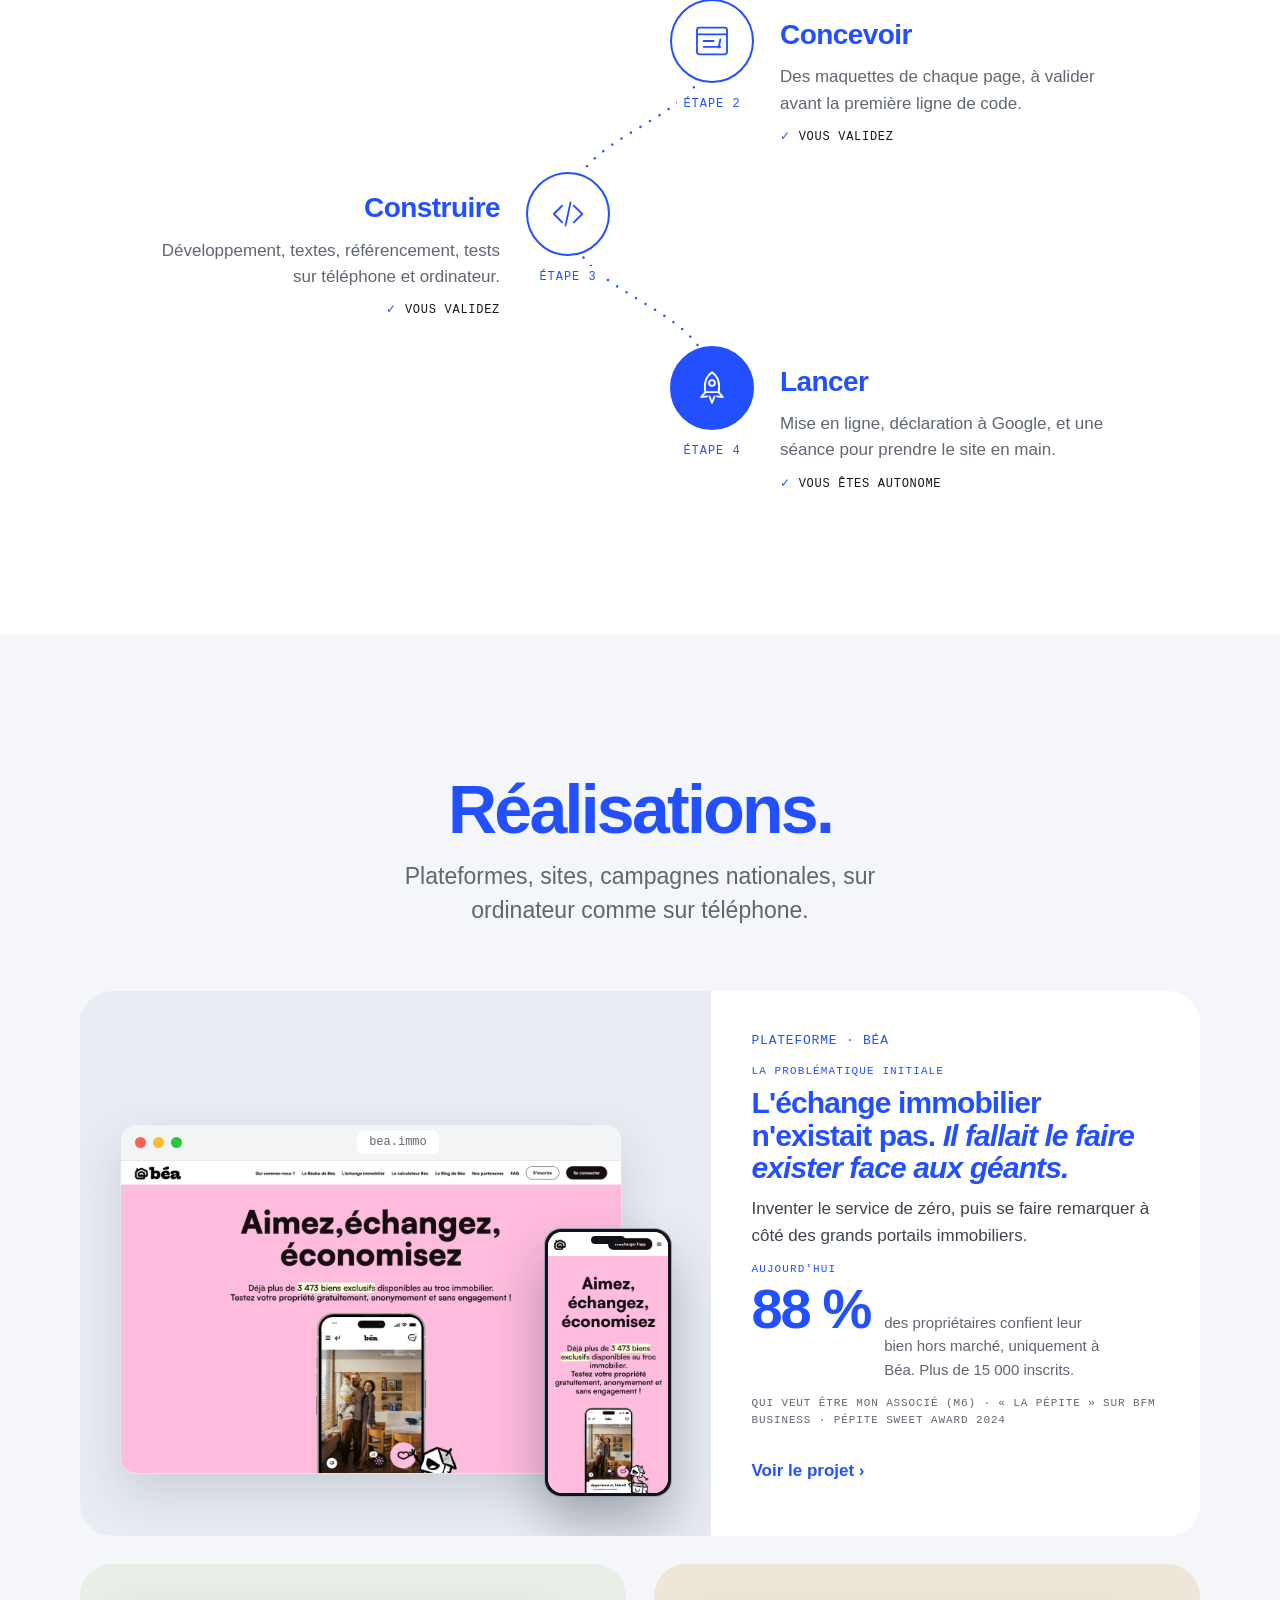
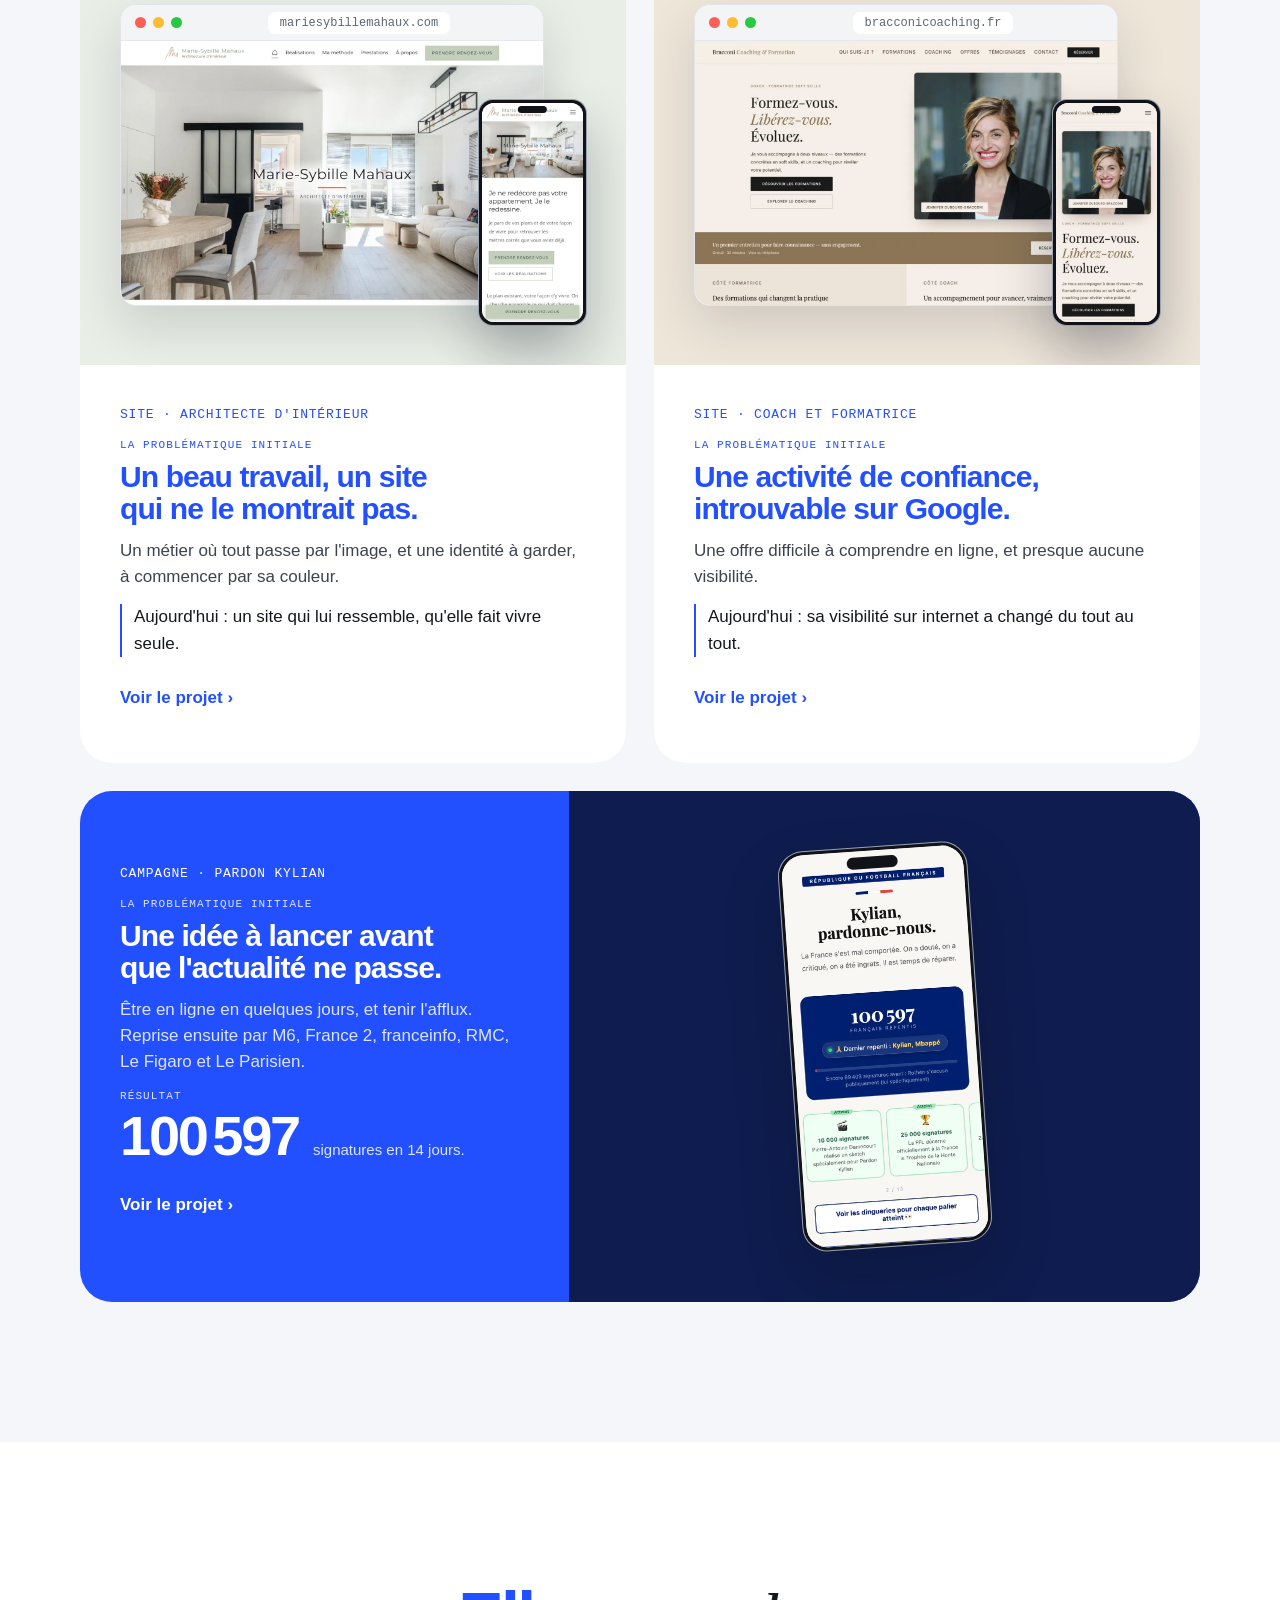
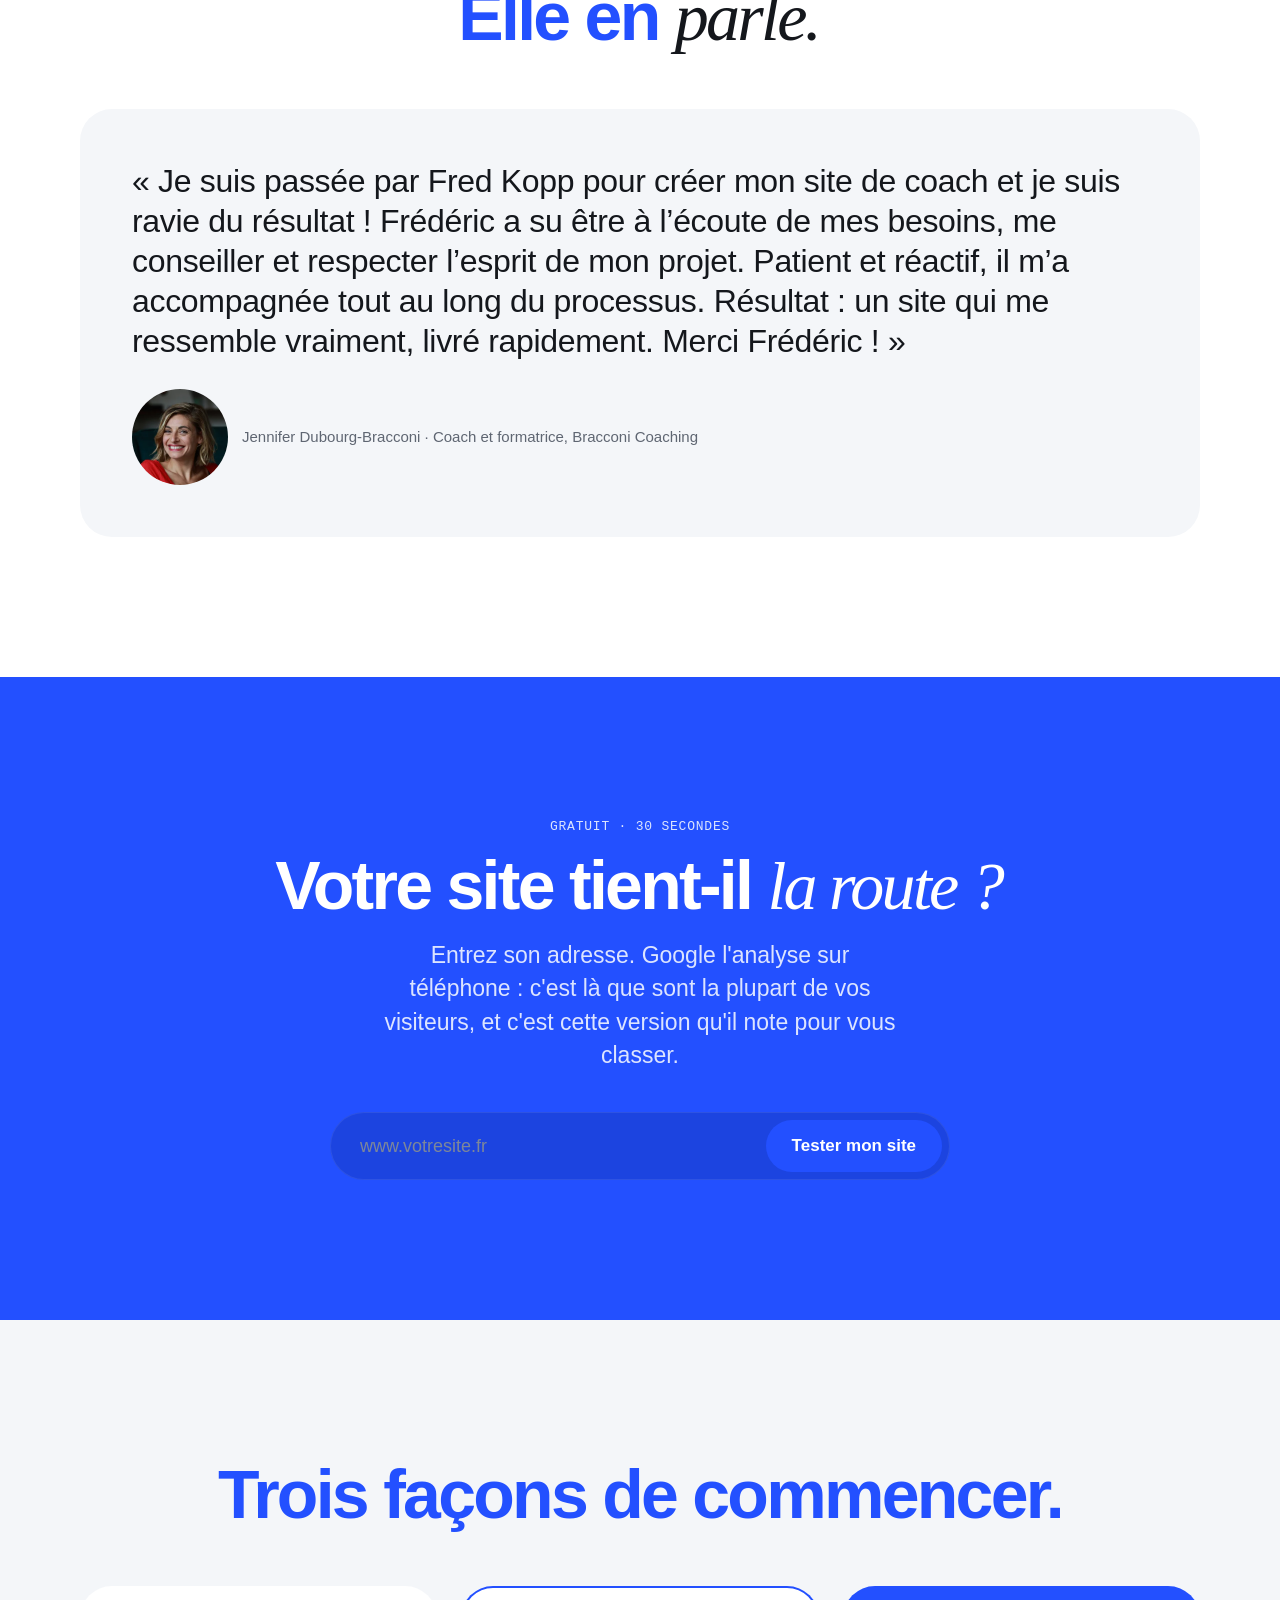
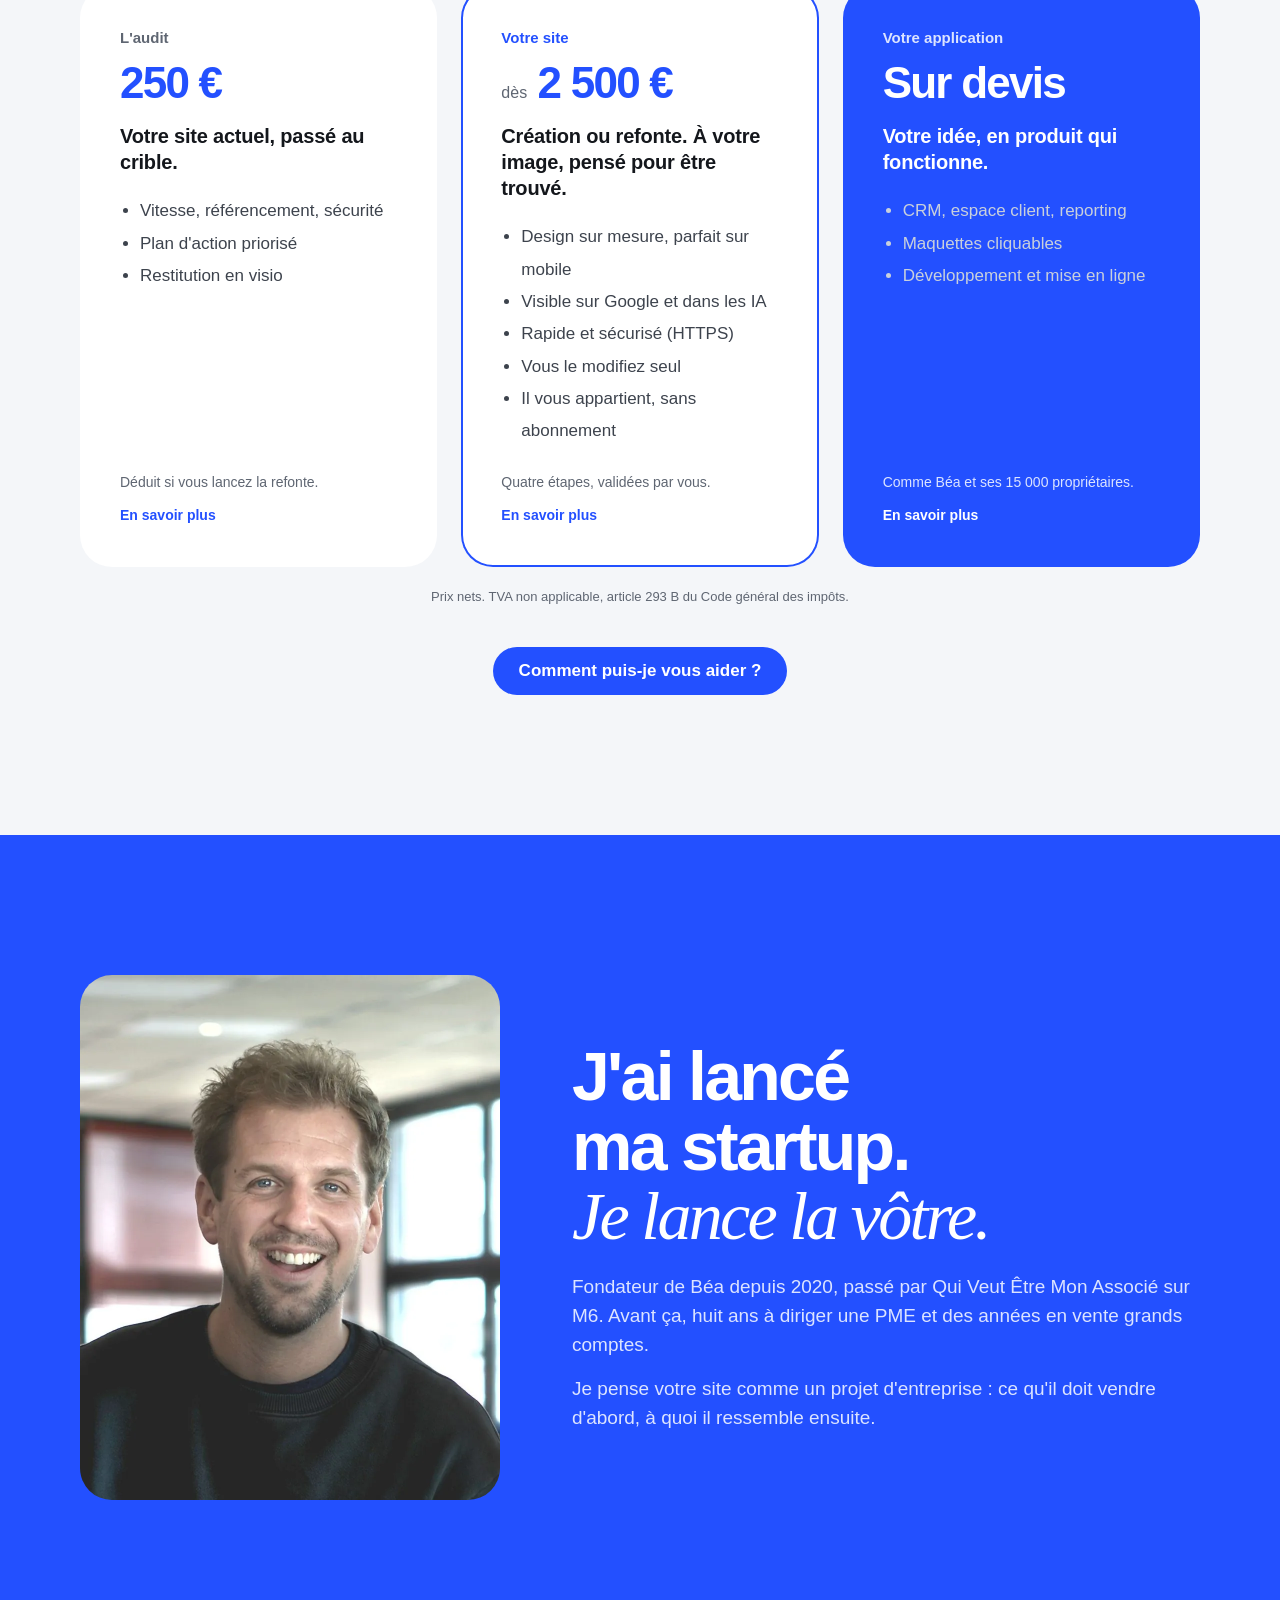
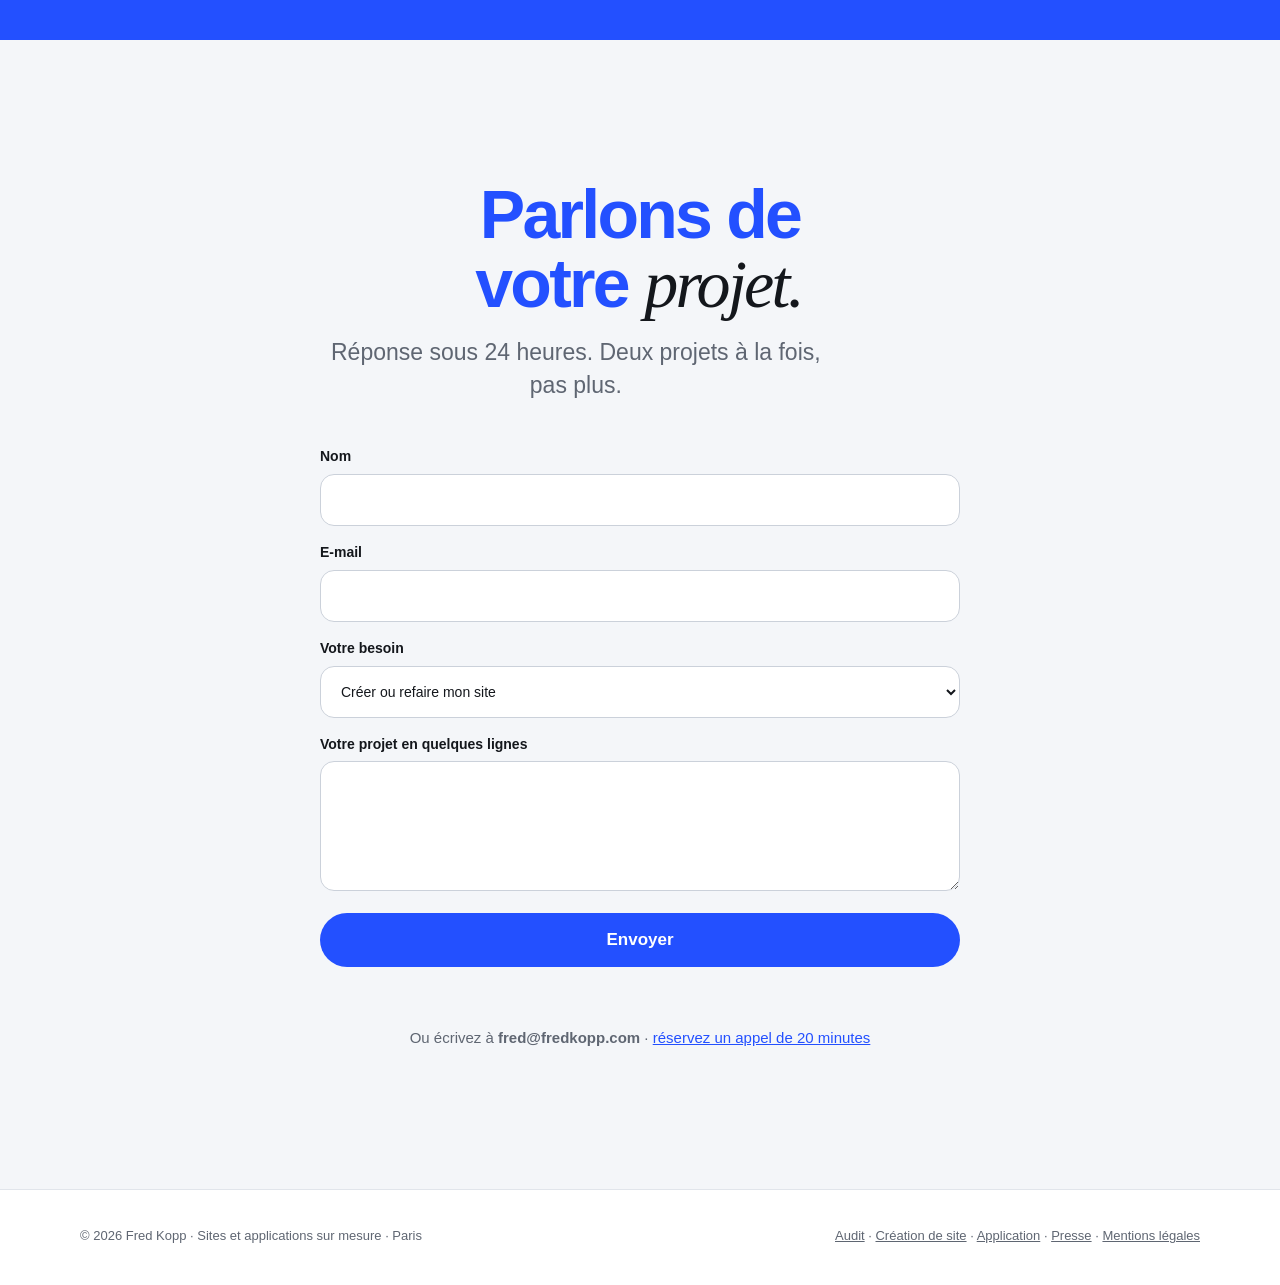
==== commit cfdd90d1: "Témoignage de Jen raccourci, bandeau presse réduit à 6 médias Co-Authored-By: Claude Opus 5.5 <norep" ====
--- a/index.html
+++ b/index.html
@@ -154,11 +154,11 @@
   <p class="eyebrow center">Vu à la télévision et dans la presse</p>
   <div class="marquee-mask">
     <div class="marquee" aria-hidden="true">
-      <span>Qui veut être mon associé · M6</span><span>France 2</span><span>franceinfo</span><span>BFM Business</span><span>Le Figaro</span><span>Le Parisien</span><span>RMC</span><span>RTL</span><span>L'Équipe du Soir</span><span>Ouest-France</span><span>Le Dauphiné Libéré</span><span>RMC Sport</span><span>Le Soir</span><span>Yahoo</span><span>MySweetImmo</span>
-      <span>Qui veut être mon associé · M6</span><span>France 2</span><span>franceinfo</span><span>BFM Business</span><span>Le Figaro</span><span>Le Parisien</span><span>RMC</span><span>RTL</span><span>L'Équipe du Soir</span><span>Ouest-France</span><span>Le Dauphiné Libéré</span><span>RMC Sport</span><span>Le Soir</span><span>Yahoo</span><span>MySweetImmo</span>
-    </div>
-  </div>
-  <p class="hp">Qui veut être mon associé · M6, France 2, franceinfo, BFM Business, Le Figaro, Le Parisien, RMC, RTL, L'Équipe du Soir, Ouest-France, Le Dauphiné Libéré, RMC Sport, Le Soir, Yahoo, MySweetImmo.</p>
+      <span>Qui veut être mon associé · M6</span><span>France 2</span><span>BFM Business</span><span>franceinfo</span><span>Le Figaro</span><span>Le Parisien</span><span>Qui veut être mon associé · M6</span><span>France 2</span><span>BFM Business</span><span>franceinfo</span><span>Le Figaro</span><span>Le Parisien</span>
+      <span>Qui veut être mon associé · M6</span><span>France 2</span><span>BFM Business</span><span>franceinfo</span><span>Le Figaro</span><span>Le Parisien</span><span>Qui veut être mon associé · M6</span><span>France 2</span><span>BFM Business</span><span>franceinfo</span><span>Le Figaro</span><span>Le Parisien</span>
+    </div>
+  </div>
+  <p class="hp">Qui veut être mon associé · M6, France 2, BFM Business, franceinfo, Le Figaro, Le Parisien.</p>
   <p class="center"><a class="press-all" href="presse.html">Toute la presse ›</a></p>
 </section>
 
@@ -278,7 +278,7 @@
       </figure>
       -->
       <figure class="quote reveal">
-        <blockquote>« Je suis passée par Fred Kopp pour créer mon site de coach et je suis ravie du résultat ! Frédéric a su être à l’écoute de mes besoins, me conseiller et respecter l’esprit de mon projet. Patient et réactif, il m’a accompagnée tout au long du processus. Résultat : un site qui me ressemble vraiment, livré rapidement et à un tarif très accessible pour le lancement de mon activité. Merci Frédéric ! »</blockquote>
+        <blockquote>« Je suis passée par Fred Kopp pour créer mon site de coach et je suis ravie du résultat ! Frédéric a su être à l’écoute de mes besoins, me conseiller et respecter l’esprit de mon projet. Patient et réactif, il m’a accompagnée tout au long du processus. Résultat : un site qui me ressemble vraiment, livré rapidement. Merci Frédéric ! »</blockquote>
         <figcaption><img src="captures/jen-dubourg-bracconi.webp" alt="Jennifer Dubourg-Bracconi, coach et formatrice" width="96" height="96" loading="lazy">Jennifer Dubourg-Bracconi · Coach et formatrice, Bracconi Coaching</figcaption>
       </figure>
     </div>
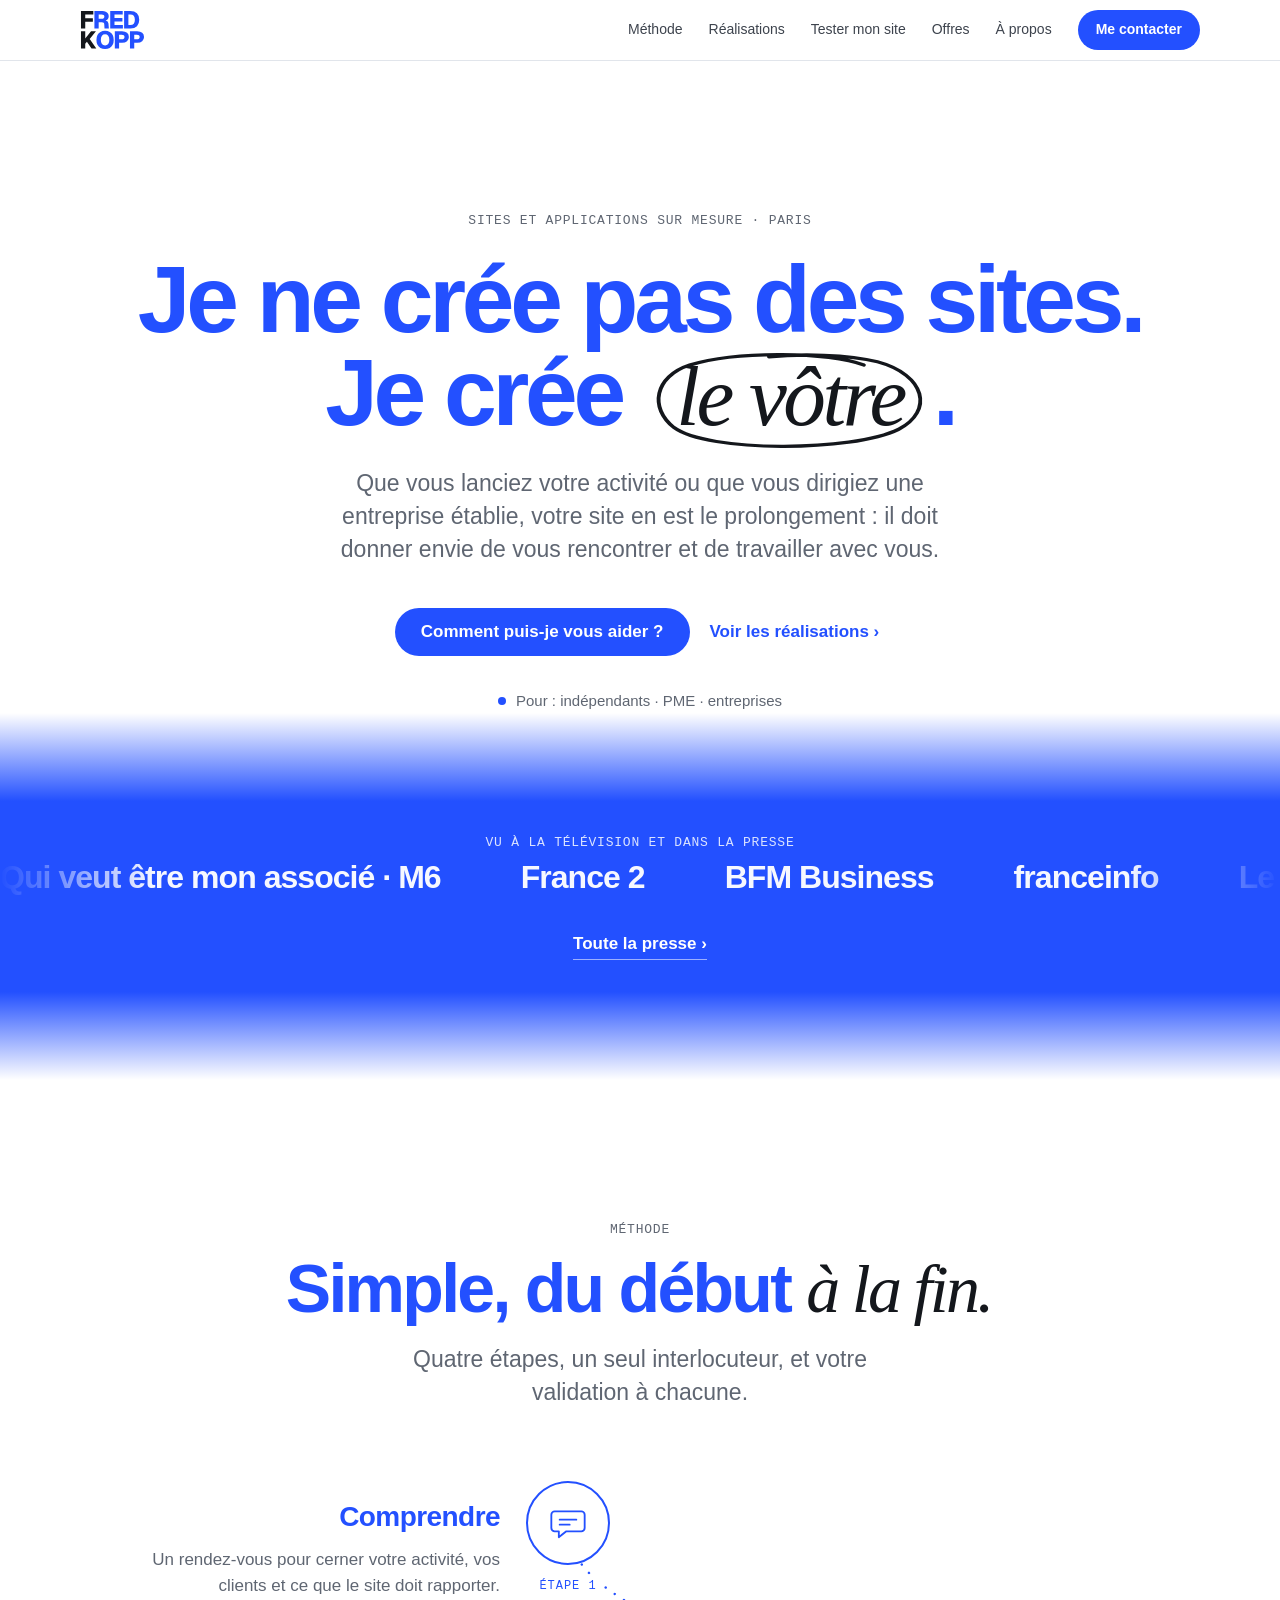
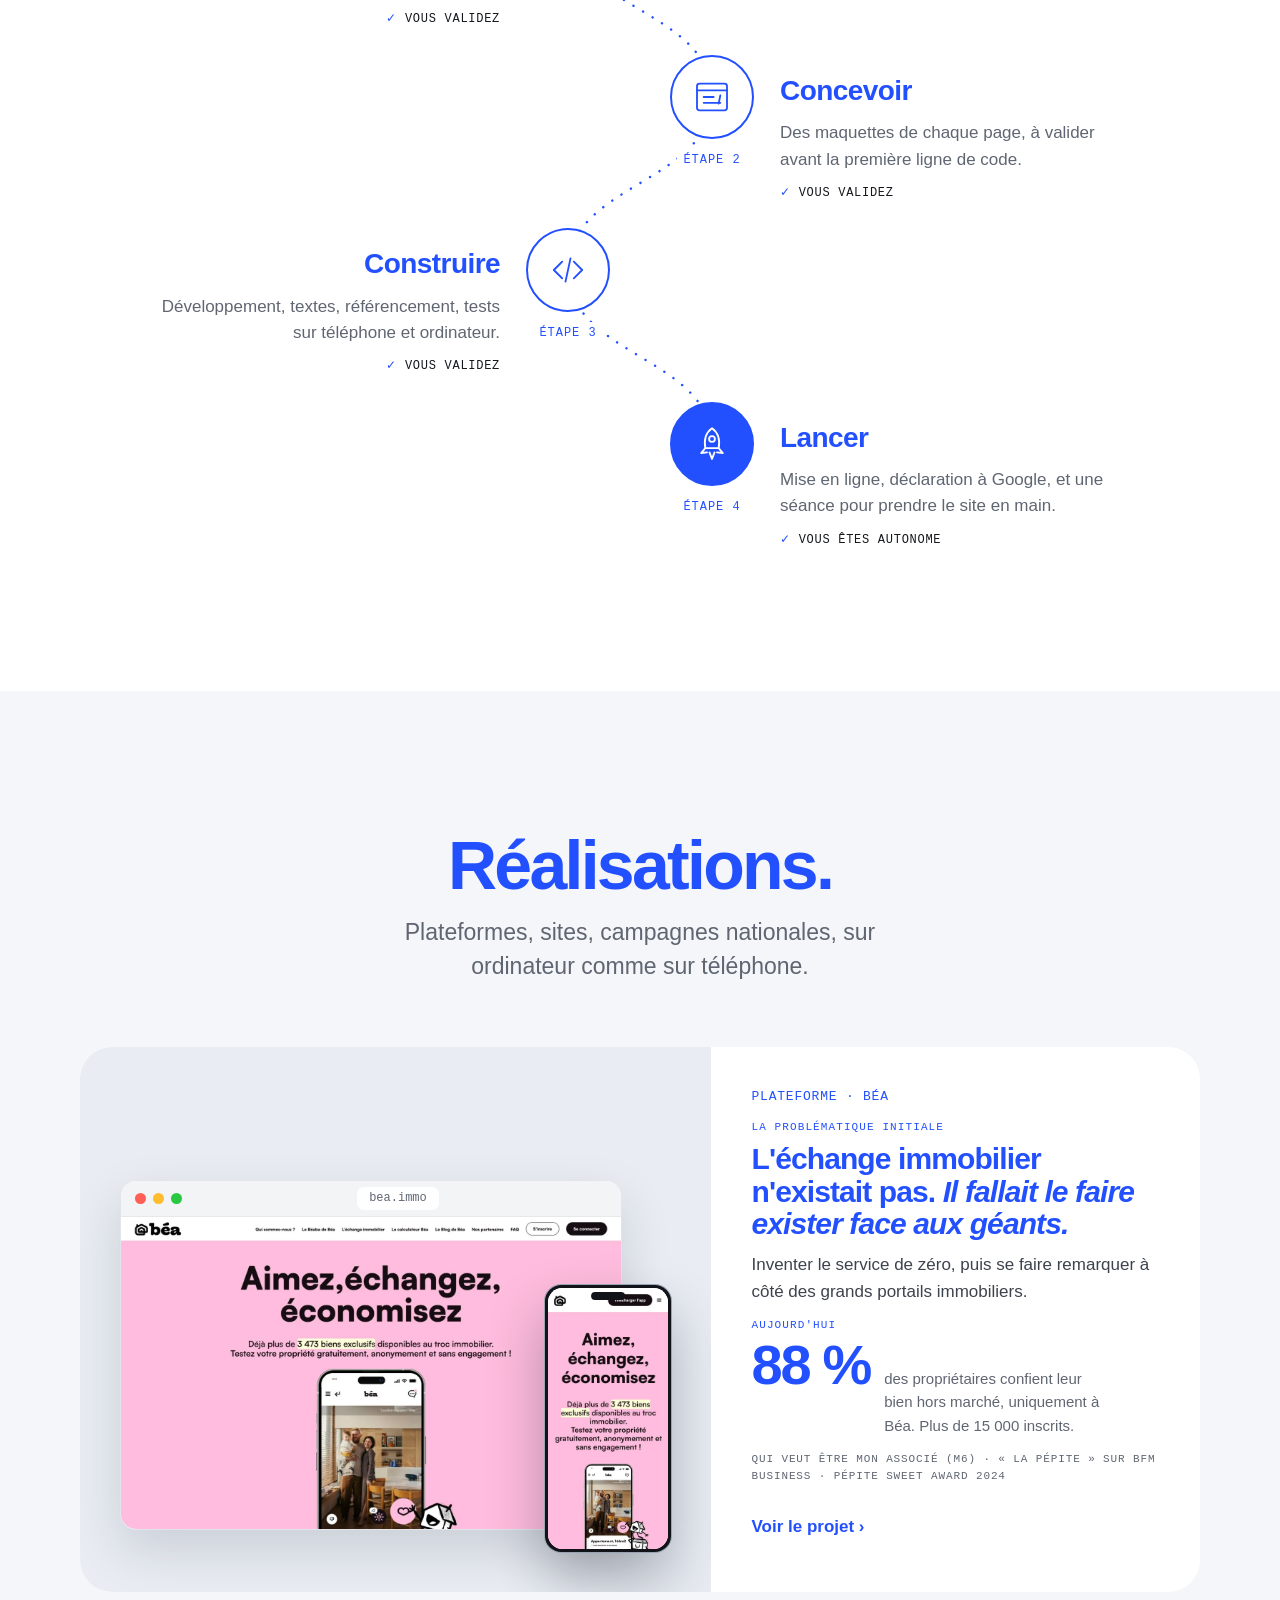
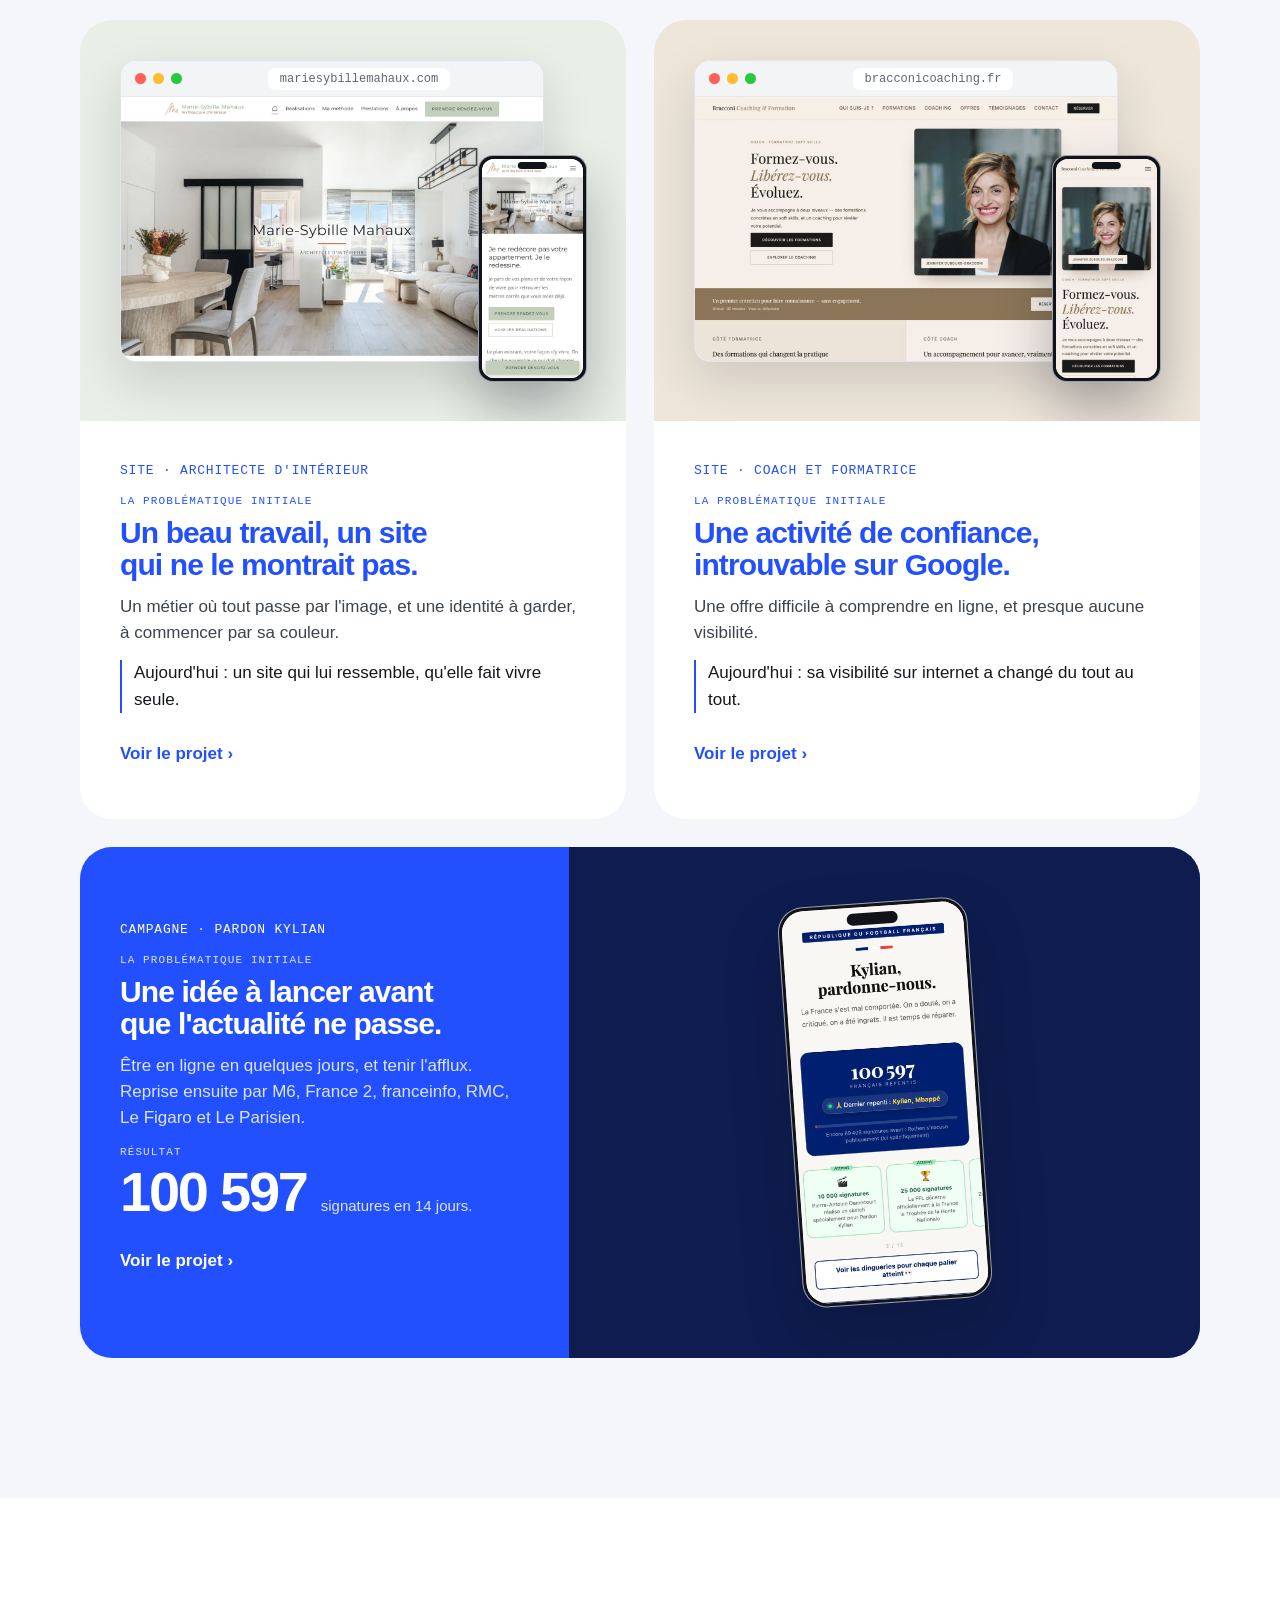
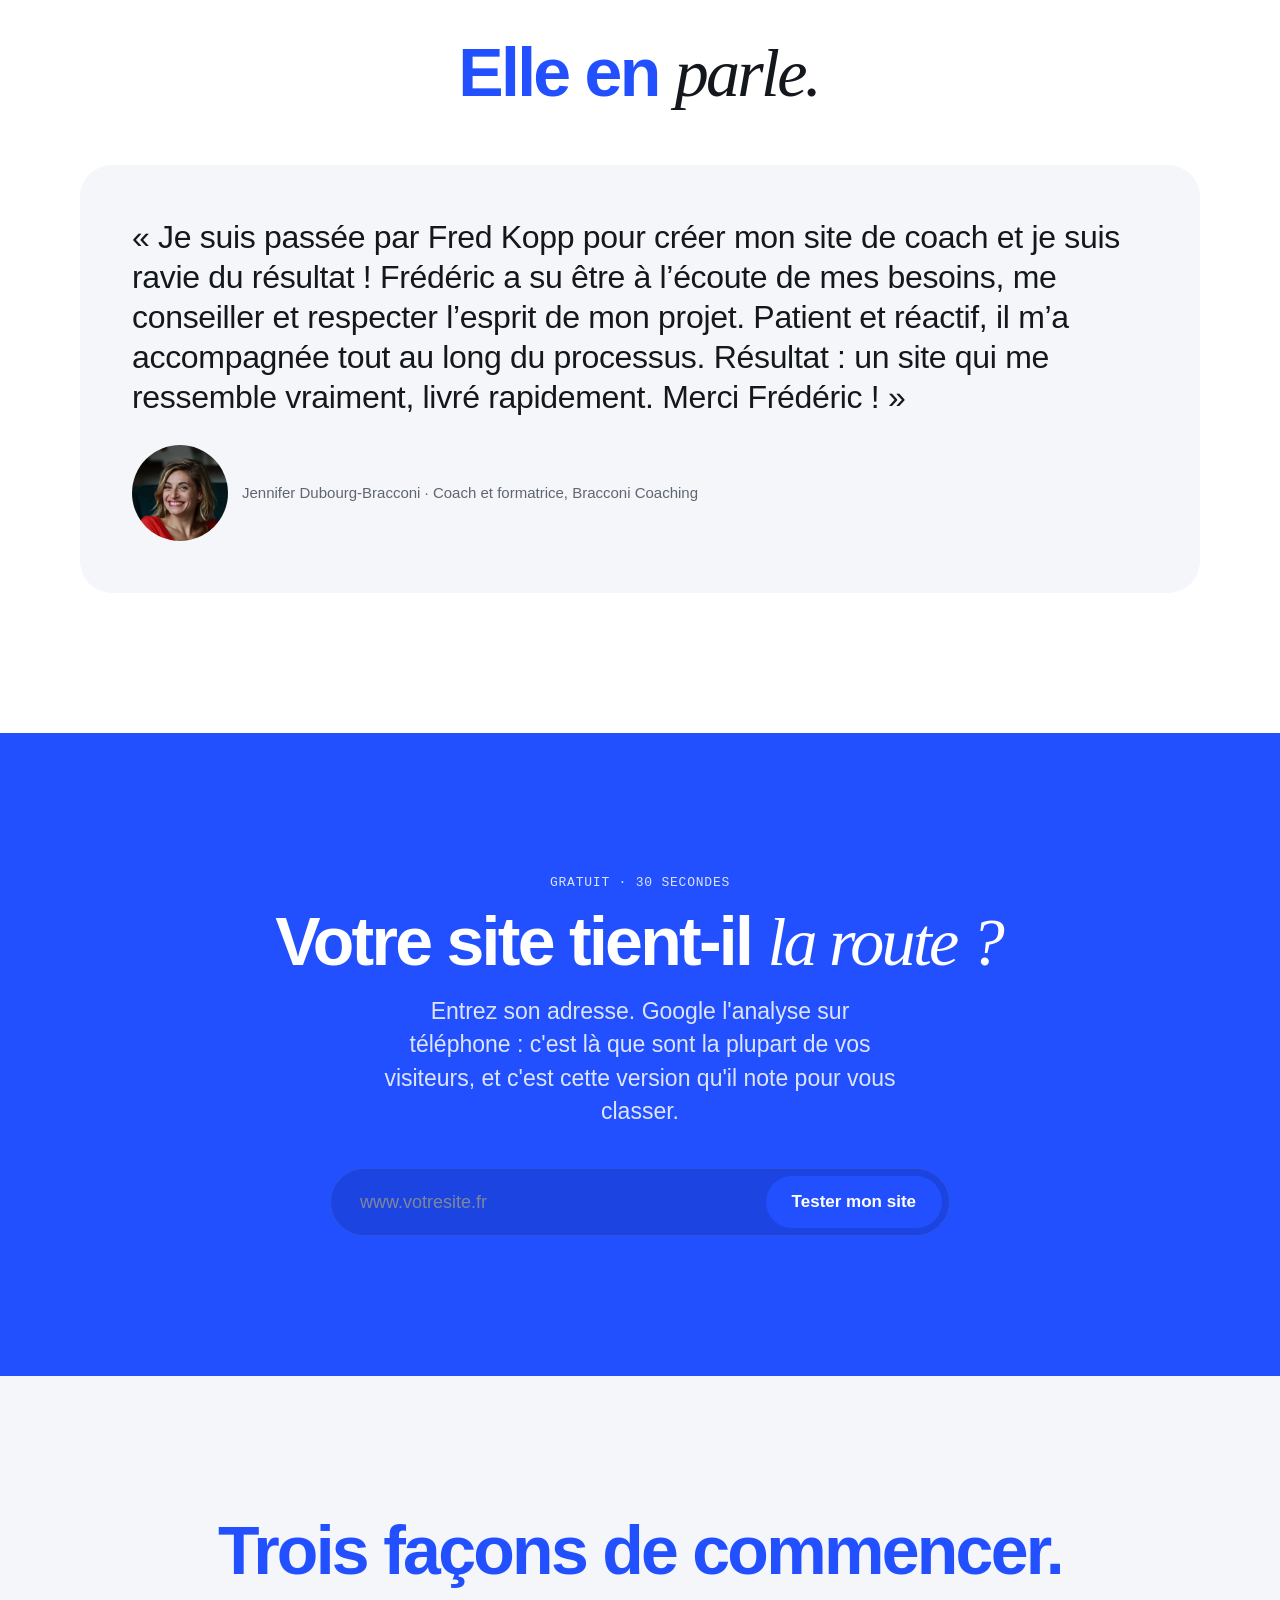
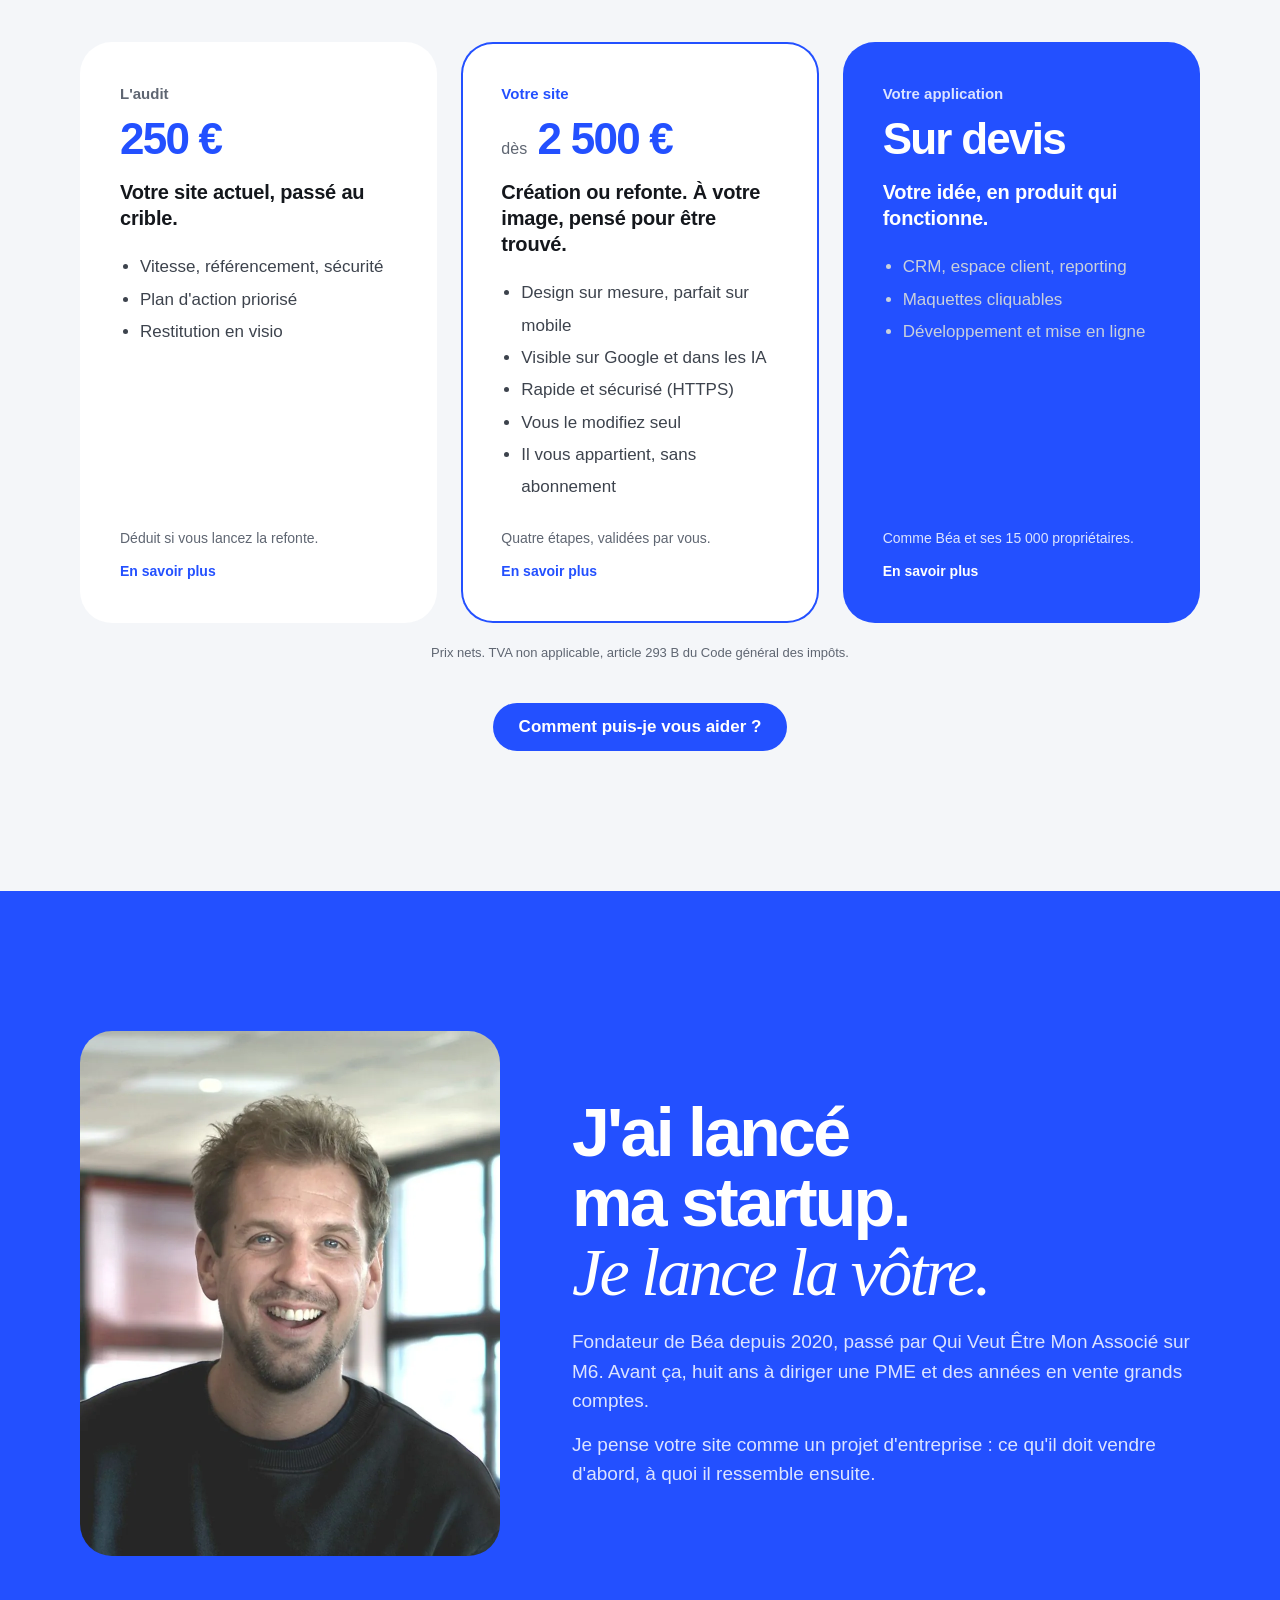
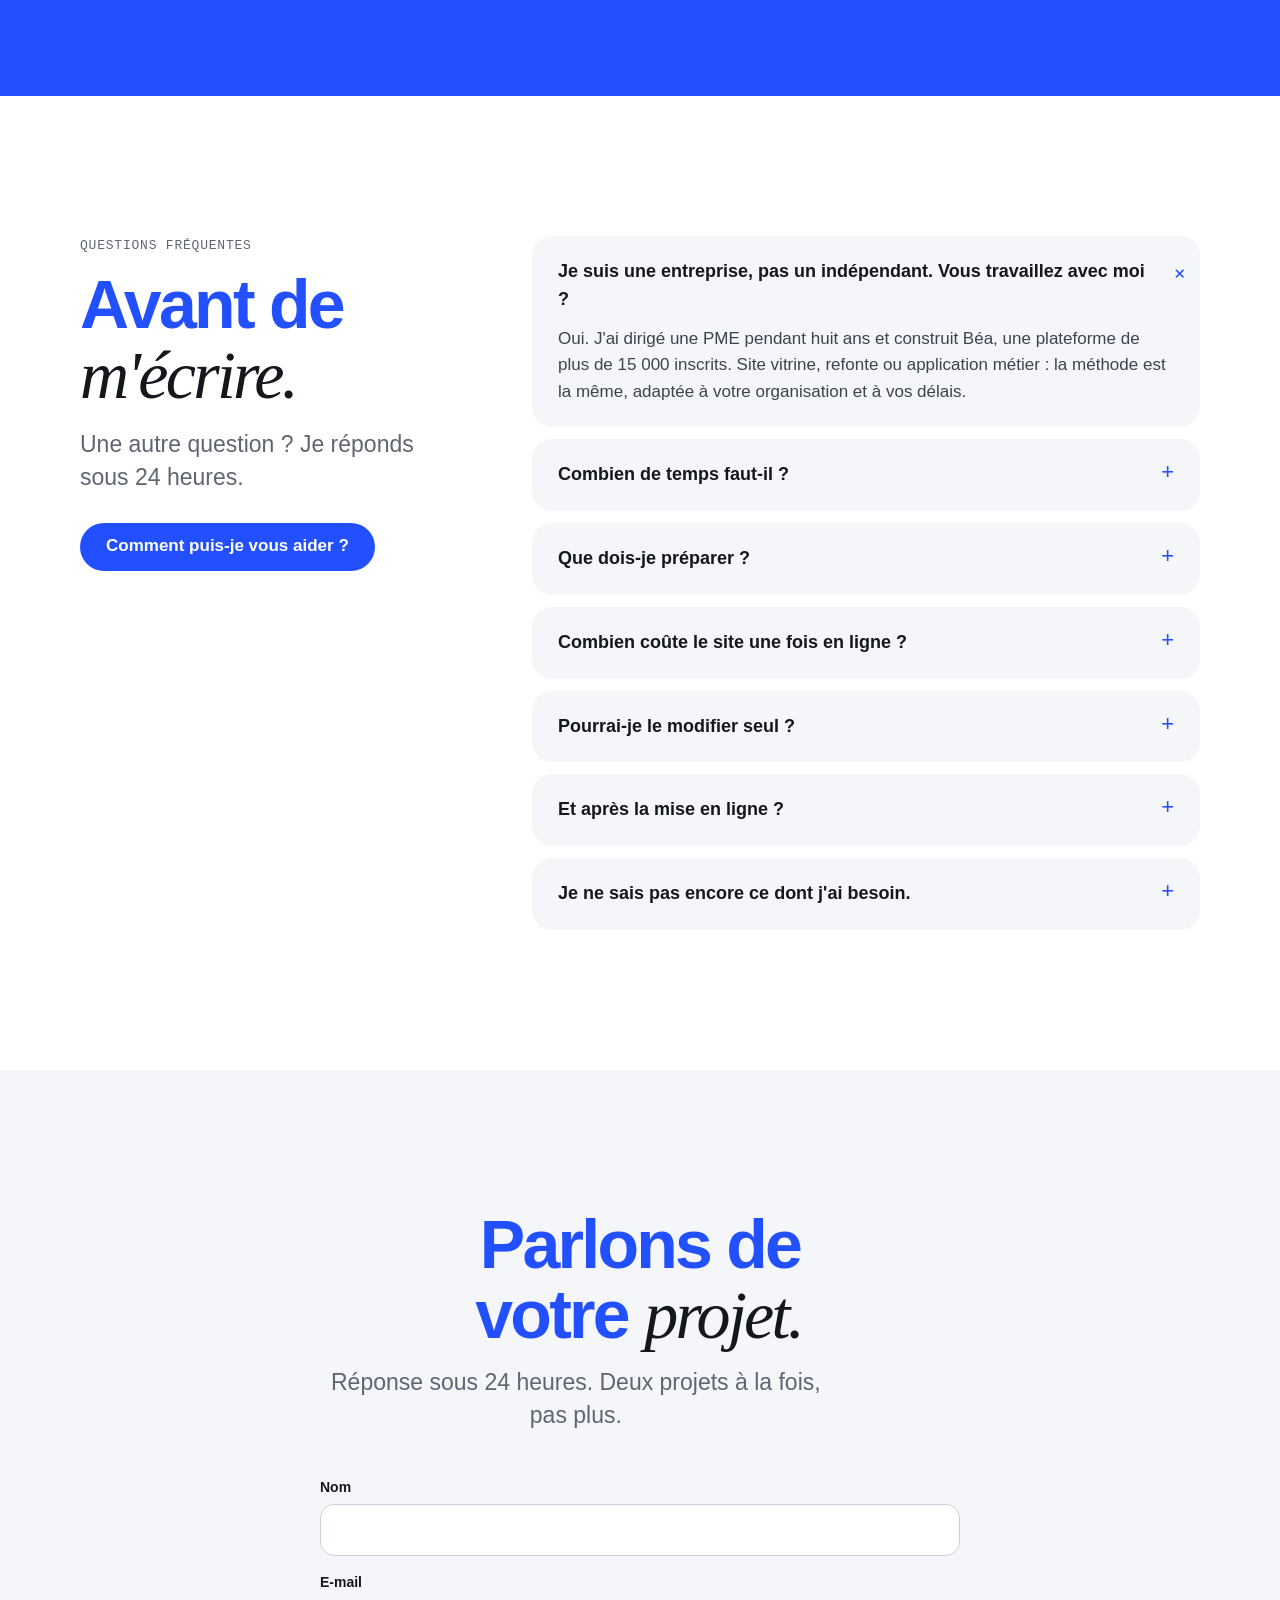
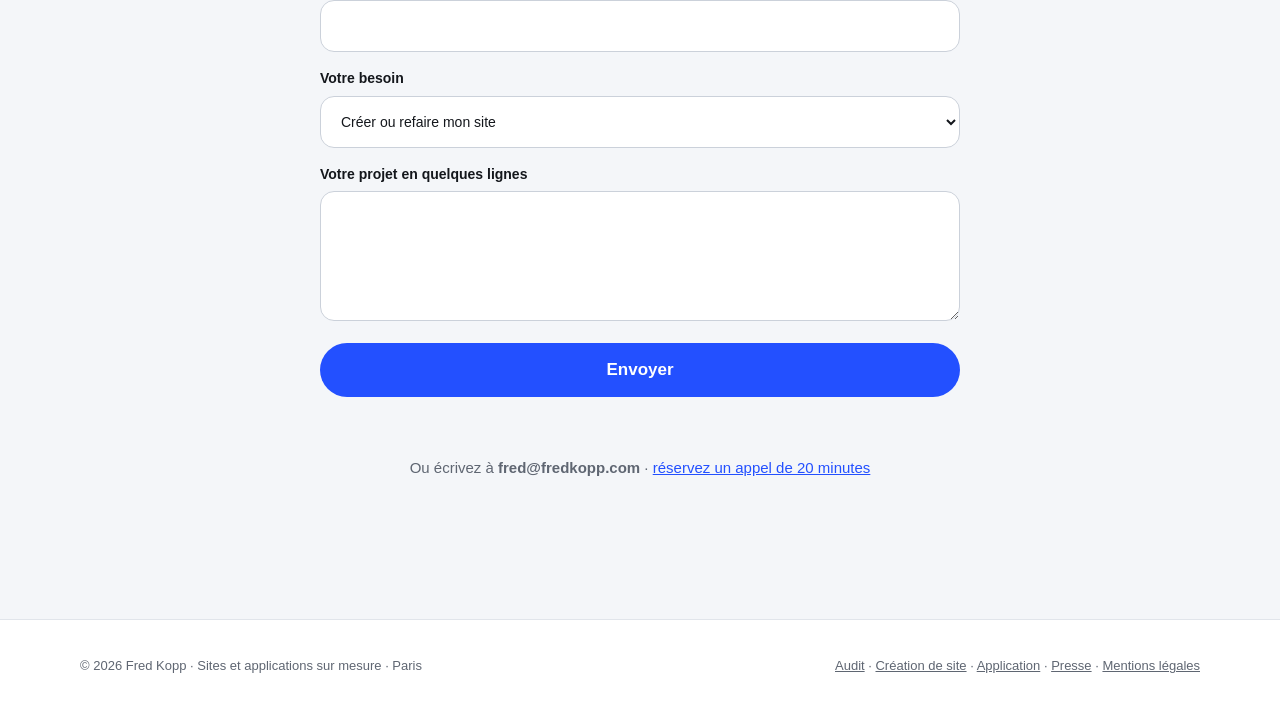
==== commit edbb5225: "Accueil : cible élargie aux entreprises, FAQ, menu burger sur téléphone Co-Authored-By: Claude Opus " ====
--- a/index.html
+++ b/index.html
@@ -26,7 +26,71 @@
 <link rel="preconnect" href="https://fonts.googleapis.com">
 <link rel="preconnect" href="https://fonts.gstatic.com" crossorigin>
 <link rel="stylesheet" href="https://fonts.googleapis.com/css2?family=Geist:wght@400;500;600;700;800&family=Geist+Mono:wght@500&family=Fraunces:ital,opsz,wght@1,9..144,500&display=swap">
-<link rel="stylesheet" href="styles.css?v=20261114g">
+<script type="application/ld+json">
+{
+ "@context": "https://schema.org",
+ "@type": "FAQPage",
+ "mainEntity": [
+  {
+   "@type": "Question",
+   "name": "Je suis une entreprise, pas un indépendant. Vous travaillez avec moi ?",
+   "acceptedAnswer": {
+    "@type": "Answer",
+    "text": "Oui. J'ai dirigé une PME pendant huit ans et construit Béa, une plateforme de plus de 15 000 inscrits. Site vitrine, refonte ou application métier : la méthode est la même, adaptée à votre organisation et à vos délais."
+   }
+  },
+  {
+   "@type": "Question",
+   "name": "Combien de temps faut-il ?",
+   "acceptedAnswer": {
+    "@type": "Answer",
+    "text": "Environ 5 semaines pour un site, du premier rendez-vous à la mise en ligne. Une application se chiffre et se planifie sur devis."
+   }
+  },
+  {
+   "@type": "Question",
+   "name": "Que dois-je préparer ?",
+   "acceptedAnswer": {
+    "@type": "Answer",
+    "text": "Rien d'obligatoire. Si vous avez un logo, des photos ou des textes, on part de là. Sinon, on les construit ensemble pendant l'étape « Comprendre »."
+   }
+  },
+  {
+   "@type": "Question",
+   "name": "Combien coûte le site une fois en ligne ?",
+   "acceptedAnswer": {
+    "@type": "Answer",
+    "text": "Il vous appartient, sans abonnement chez moi. Il reste le nom de domaine, quelques euros par an, et selon le site un hébergement."
+   }
+  },
+  {
+   "@type": "Question",
+   "name": "Pourrai-je le modifier seul ?",
+   "acceptedAnswer": {
+    "@type": "Answer",
+    "text": "Oui. À la mise en ligne, une séance vous apprend à changer vos textes, vos photos et vos pages sans moi."
+   }
+  },
+  {
+   "@type": "Question",
+   "name": "Et après la mise en ligne ?",
+   "acceptedAnswer": {
+    "@type": "Answer",
+    "text": "Je reste joignable. Une évolution, une nouvelle page, une fonctionnalité : on en parle et je vous fais un prix."
+   }
+  },
+  {
+   "@type": "Question",
+   "name": "Je ne sais pas encore ce dont j'ai besoin.",
+   "acceptedAnswer": {
+    "@type": "Answer",
+    "text": "C'est le rôle de l'audit à 250 €, déduit si vous lancez la refonte. Ou réservez un appel de 20 minutes, gratuit."
+   }
+  }
+ ]
+}
+</script>
+<link rel="stylesheet" href="styles.css?v=20261114h">
 <script type="application/ld+json">
 {
  "@context": "https://schema.org",
@@ -142,11 +206,12 @@
 <section class="wrap hero" id="top">
   <p class="eyebrow load d1">Sites et applications sur mesure · Paris</p>
   <h1 class="display" style="margin-top: 22px;"><span class="load d1">Je ne crée pas des sites.</span><span class="load d2">Je crée <em class="cercle">le vôtre<svg viewBox="0 0 300 130" preserveAspectRatio="none" aria-hidden="true"><path pathLength="1" d="M226 22 C190 6 96 4 46 22 C10 36 4 74 30 98 C64 128 214 128 262 100 C298 78 290 34 240 18 C210 9 160 8 128 12"/></svg></em>.</span></h1>
-  <p class="lead load d3">Votre site est le prolongement de votre activité : il doit donner envie de vous rencontrer et de travailler avec vous.</p>
+  <p class="lead hero-lead load d3">Que vous lanciez votre activité ou que vous dirigiez une entreprise établie, votre site en est le prolongement : il doit donner envie de vous rencontrer et de travailler avec vous.</p>
   <div class="btns load d4">
     <a class="btn" href="#contact">Comment puis-je vous aider ?</a>
     <a class="link-more" href="#realisations">Voir les réalisations</a>
   </div>
+  <p class="pour load d4"><span aria-hidden="true"></span>Pour : indépendants · PME · entreprises</p>
 
 </section>
 
@@ -352,6 +417,26 @@
   </div>
 </section>
 
+<section class="band" id="faq">
+  <div class="wrap faq-home">
+    <div class="faq-intro reveal">
+      <p class="eyebrow">Questions fréquentes</p>
+      <h2 class="h2" style="margin-top:14px;">Avant de <em>m'écrire.</em></h2>
+      <p class="lead" style="margin-top:18px;">Une autre question ? Je réponds sous 24 heures.</p>
+      <div class="btns" style="margin-top:28px;"><a class="btn" href="#contact">Comment puis-je vous aider ?</a></div>
+    </div>
+    <div class="faq reveal" style="margin-top:0;">
+        <details open><summary>Je suis une entreprise, pas un indépendant. Vous travaillez avec moi ?</summary><p>Oui. J'ai dirigé une PME pendant huit ans et construit Béa, une plateforme de plus de 15 000 inscrits. Site vitrine, refonte ou application métier : la méthode est la même, adaptée à votre organisation et à vos délais.</p></details>
+        <details><summary>Combien de temps faut-il ?</summary><p>Environ 5 semaines pour un site, du premier rendez-vous à la mise en ligne. Une application se chiffre et se planifie sur devis.</p></details>
+        <details><summary>Que dois-je préparer ?</summary><p>Rien d'obligatoire. Si vous avez un logo, des photos ou des textes, on part de là. Sinon, on les construit ensemble pendant l'étape « Comprendre ».</p></details>
+        <details><summary>Combien coûte le site une fois en ligne ?</summary><p>Il vous appartient, sans abonnement chez moi. Il reste le nom de domaine, quelques euros par an, et selon le site un hébergement.</p></details>
+        <details><summary>Pourrai-je le modifier seul ?</summary><p>Oui. À la mise en ligne, une séance vous apprend à changer vos textes, vos photos et vos pages sans moi.</p></details>
+        <details><summary>Et après la mise en ligne ?</summary><p>Je reste joignable. Une évolution, une nouvelle page, une fonctionnalité : on en parle et je vous fais un prix.</p></details>
+        <details><summary>Je ne sais pas encore ce dont j'ai besoin.</summary><p>C'est le rôle de l'audit à 250 €, déduit si vous lancez la refonte. Ou réservez un appel de 20 minutes, gratuit.</p></details>
+    </div>
+  </div>
+</section>
+
 <section class="band band--soft" id="contact">
   <div class="wrap">
     <div class="contact reveal">
@@ -389,6 +474,6 @@
   </div>
 </footer>
 
-<script src="main.js?v=20261114g"></script>
+<script src="main.js?v=20261114h"></script>
 </body>
 </html>
--- a/styles.css
+++ b/styles.css
@@ -545,3 +545,32 @@
 .band--night .stat .num { color: #FFFFFF; }
 .band--night .feature h3 { color: var(--accent); }
 @media (max-width: 600px) { .band--night .stat { padding: 0; } }
+
+/* Accueil : à qui s'adresse le site */
+.hero .hero-lead { max-width: 52ch; }
+.pour { margin-top: 32px; display: inline-flex; align-items: center; gap: 10px; font-size: 15px; font-weight: 500; color: var(--muted); }
+.pour span { width: 8px; height: 8px; border-radius: 50%; background: var(--accent); flex: none; }
+
+/* Accueil : questions fréquentes */
+.faq-home { display: grid; grid-template-columns: minmax(0, 380px) minmax(0, 1fr); gap: clamp(40px, 6vw, 72px); align-items: start; }
+@media (max-width: 860px) { .faq-home { grid-template-columns: minmax(0, 1fr); } }
+
+/* Menu burger (téléphone) */
+.burger { display: none; width: 44px; height: 44px; border-radius: 50%; border: 1.5px solid var(--line); background: #FFFFFF; align-items: center; justify-content: center; padding: 0; cursor: pointer; color: var(--ink); }
+.burger svg { display: block; }
+@media (max-width: 760px) { .burger { display: inline-flex; } .nav-links { gap: 10px; flex-wrap: nowrap; } }
+.menu-mobile { position: fixed; inset: 0; z-index: 50; background: var(--accent); color: #FFFFFF; padding: calc(16px + env(safe-area-inset-top, 0px)) 22px calc(28px + env(safe-area-inset-bottom, 0px)); display: flex; flex-direction: column; gap: 28px; overflow-y: auto; }
+.menu-mobile[hidden] { display: none; }
+.menu-mobile-top { display: flex; align-items: center; justify-content: space-between; min-height: 60px; }
+.menu-mobile-top img { display: block; height: 40px; width: auto; filter: brightness(0) invert(1); }
+.menu-mobile .burger { display: inline-flex; background: transparent; border-color: rgba(255, 255, 255, .5); color: #FFFFFF; }
+.menu-mobile nav { display: flex; flex-direction: column; }
+.menu-mobile nav a { color: #FFFFFF; text-decoration: none; font-weight: 800; font-size: 32px; letter-spacing: -.03em; padding: 12px 0; border-bottom: 1px solid rgba(255, 255, 255, .22); }
+.menu-mobile-bas { margin-top: auto; display: flex; flex-direction: column; gap: 14px; text-align: center; }
+.menu-mobile-bas .btn { background: #FFFFFF; color: var(--accent); justify-content: center; }
+.menu-mobile-bas a.mail { color: #FFFFFF; }
+body.menu-ouvert { overflow: hidden; }
+@media (prefers-reduced-motion: no-preference) { .menu-mobile:not([hidden]) { animation: menuIn .28s var(--ease); } }
+@keyframes menuIn { from { opacity: 0; transform: translateY(-12px); } to { opacity: 1; transform: none; } }
+.cta-court { display: none; }
+@media (max-width: 760px) { .cta-long { display: none; } .cta-court { display: inline; } }
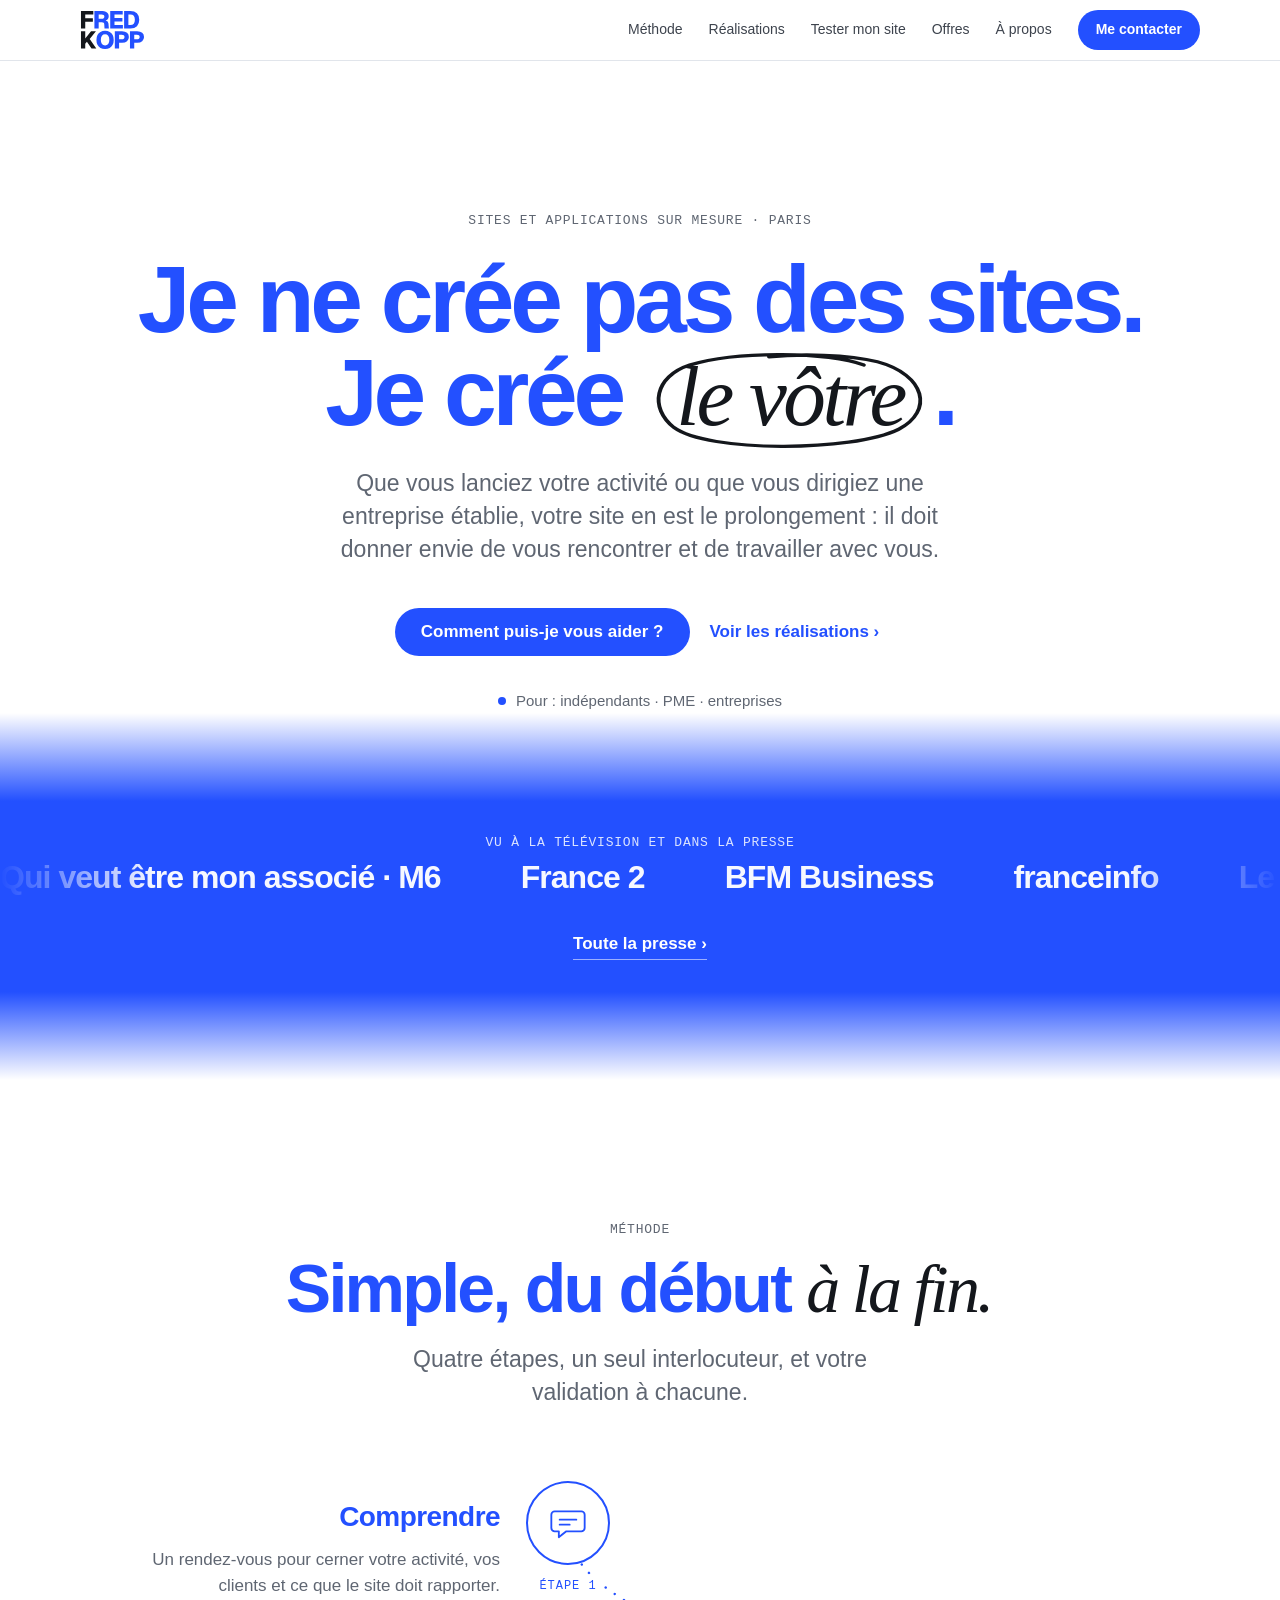
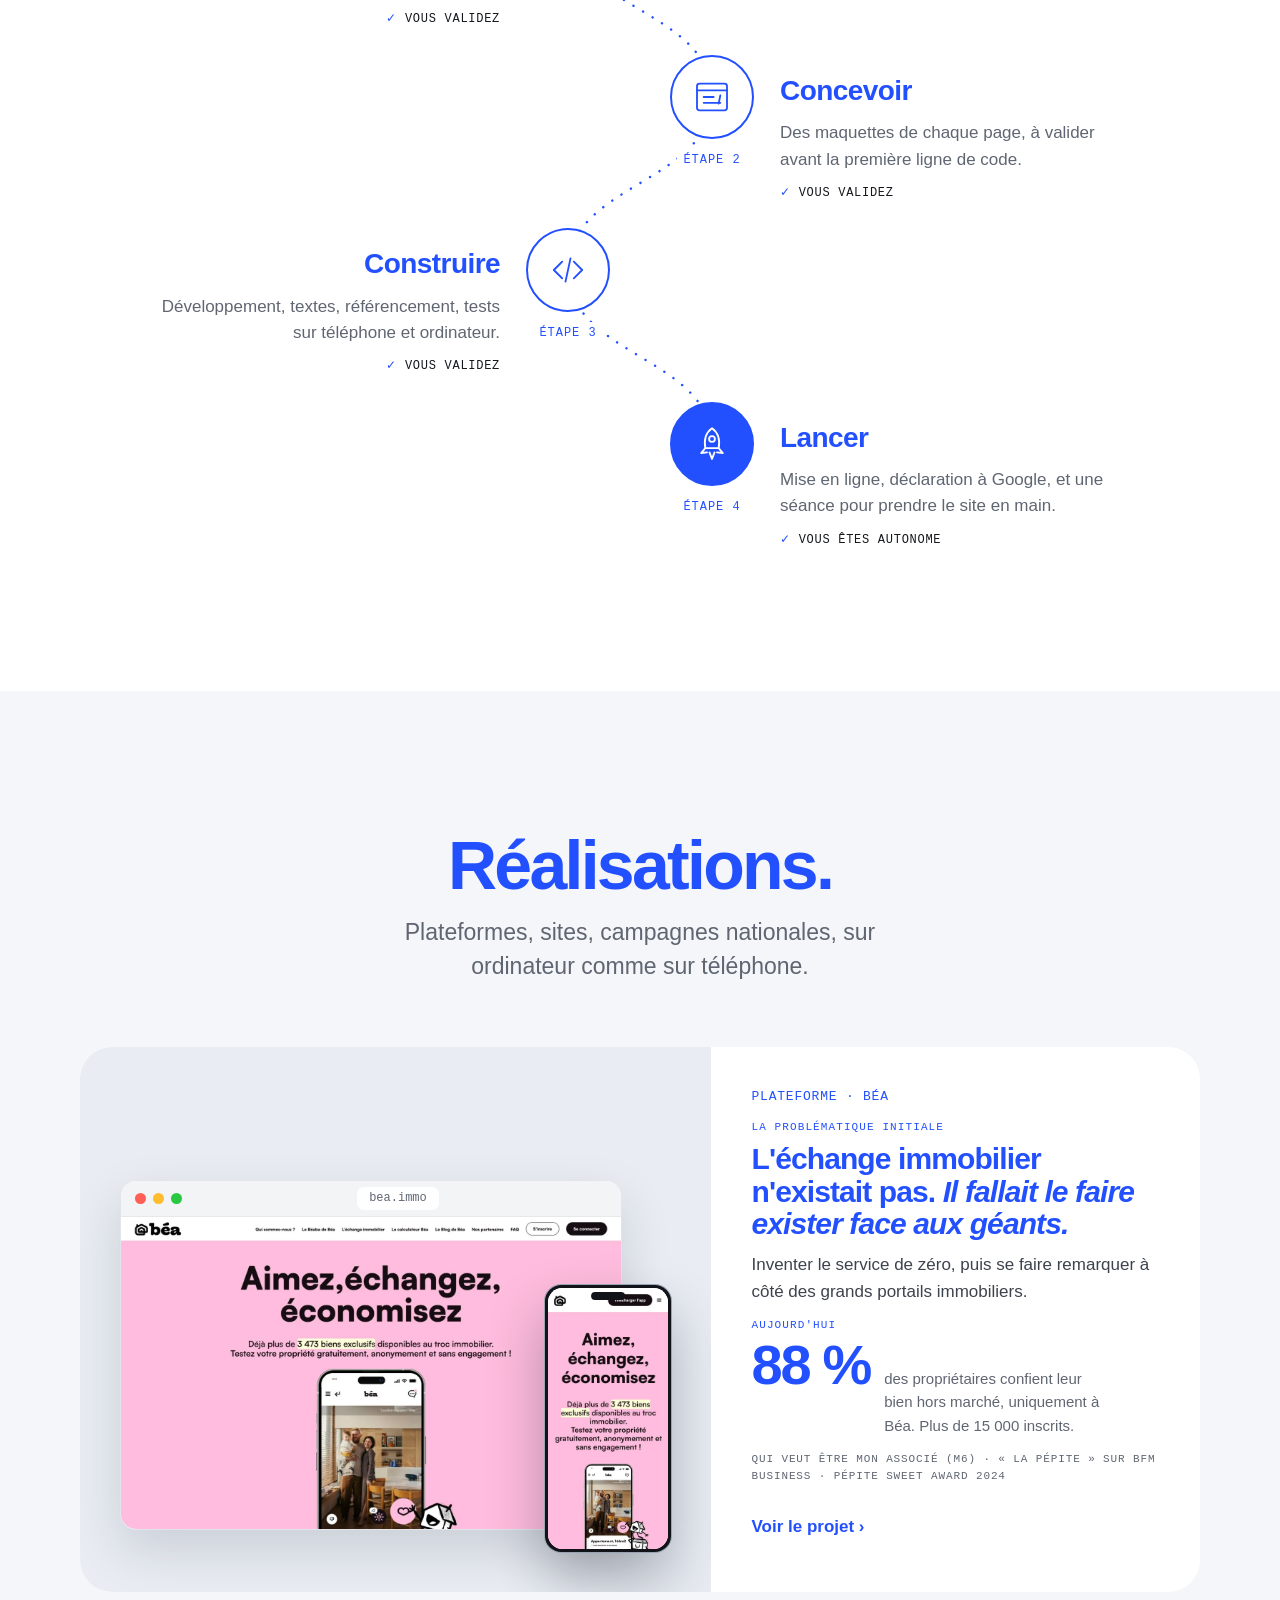
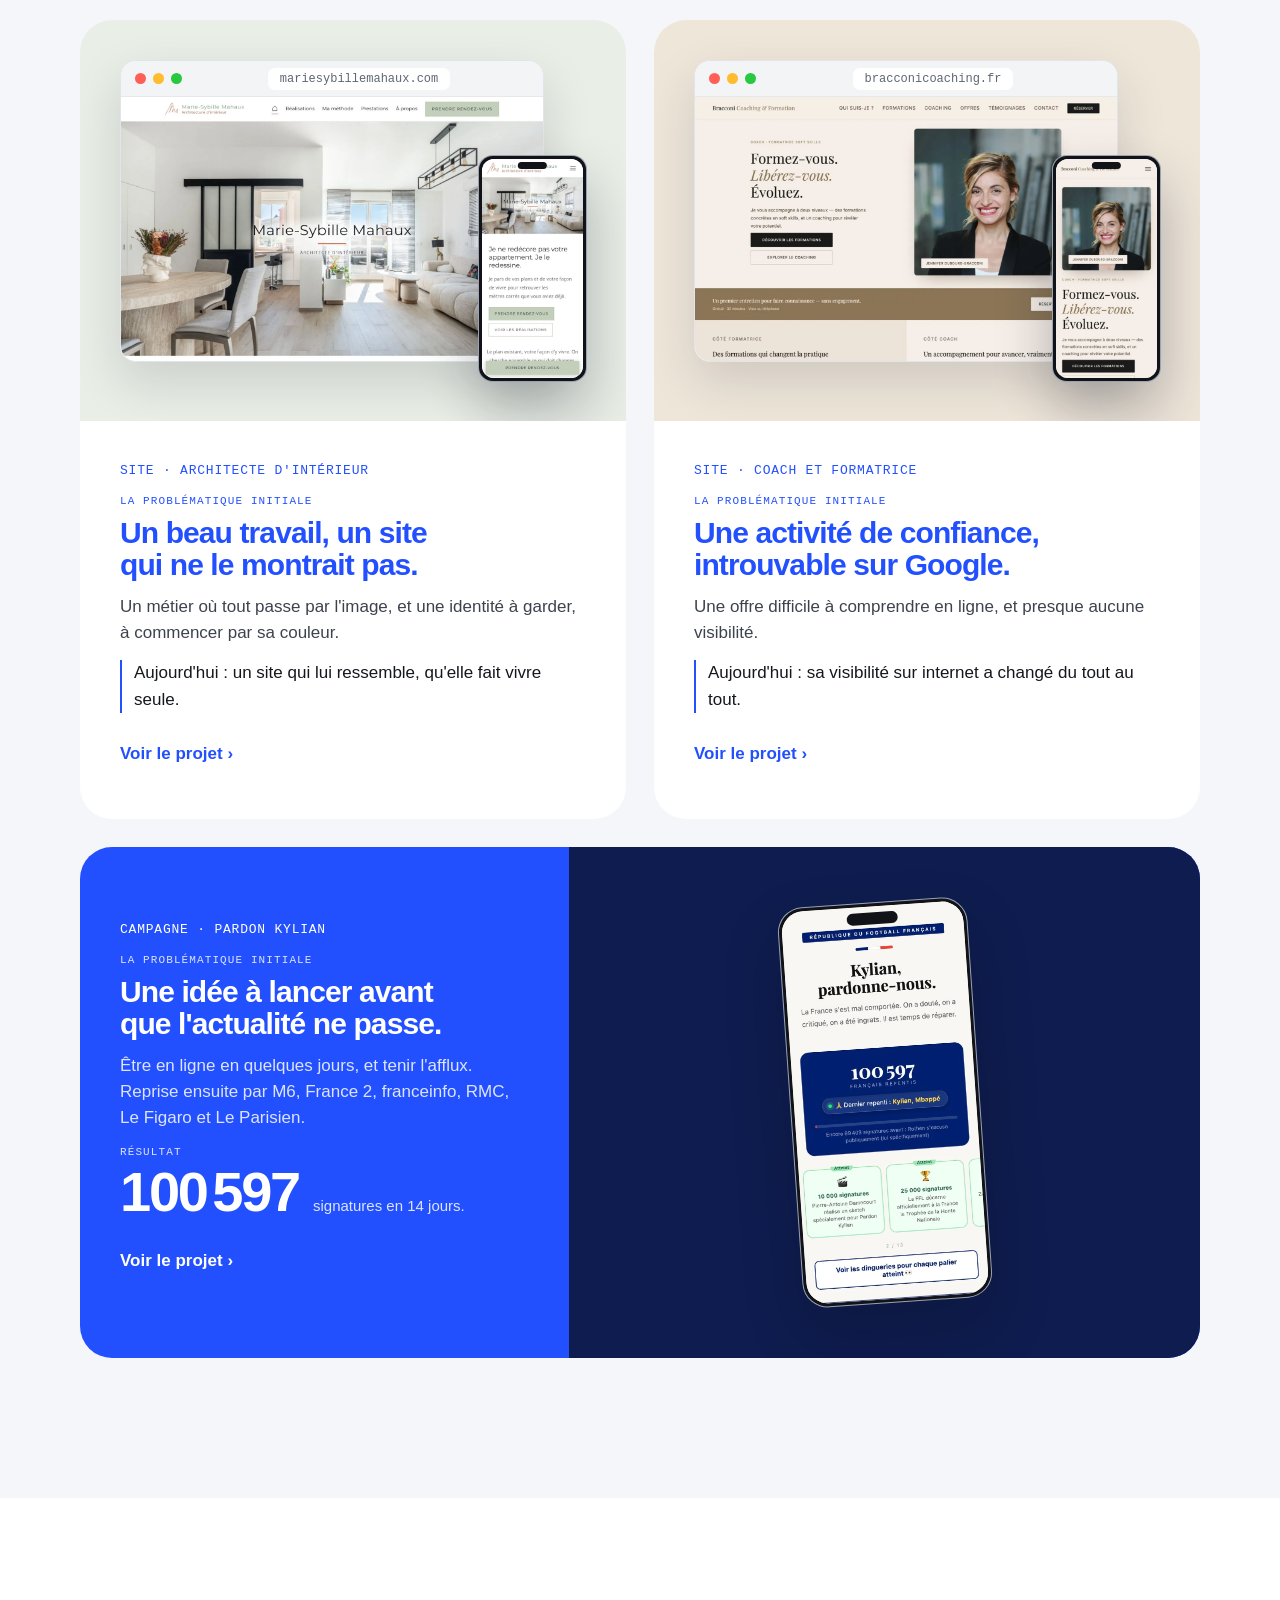
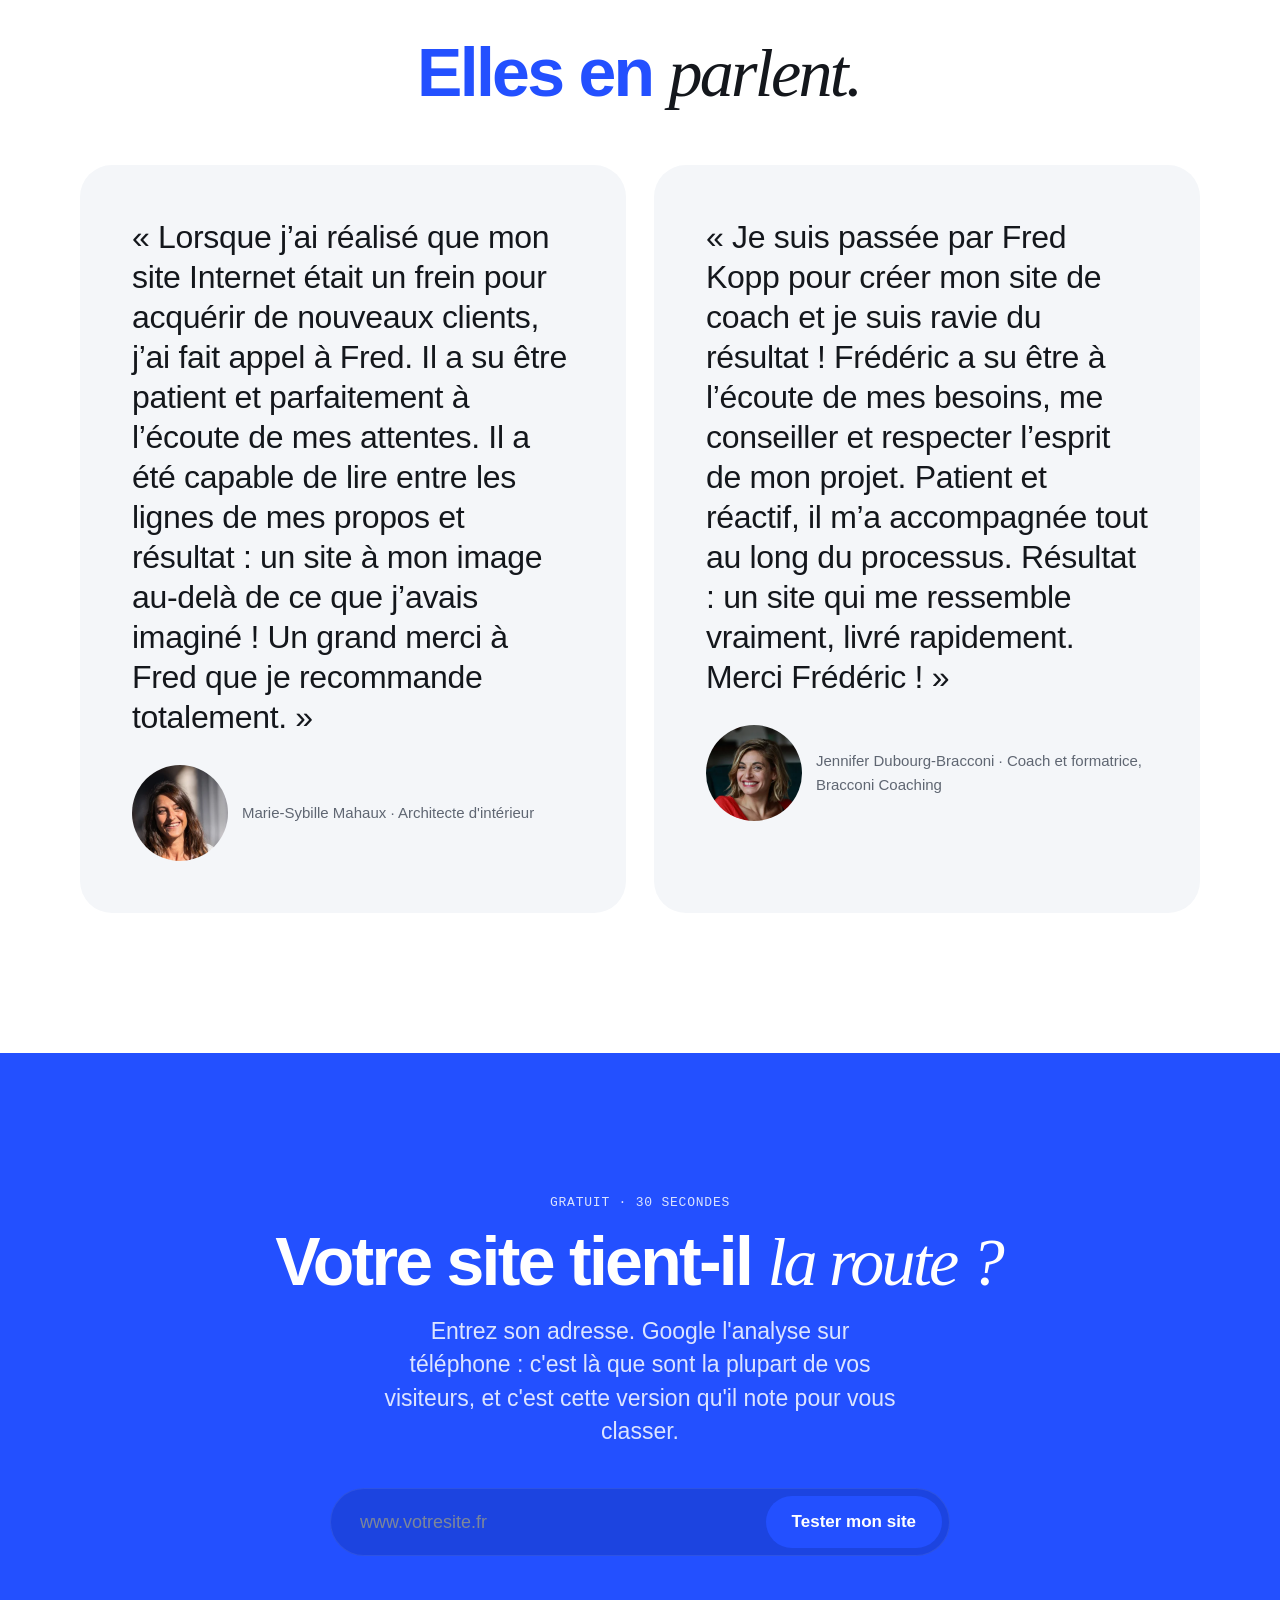
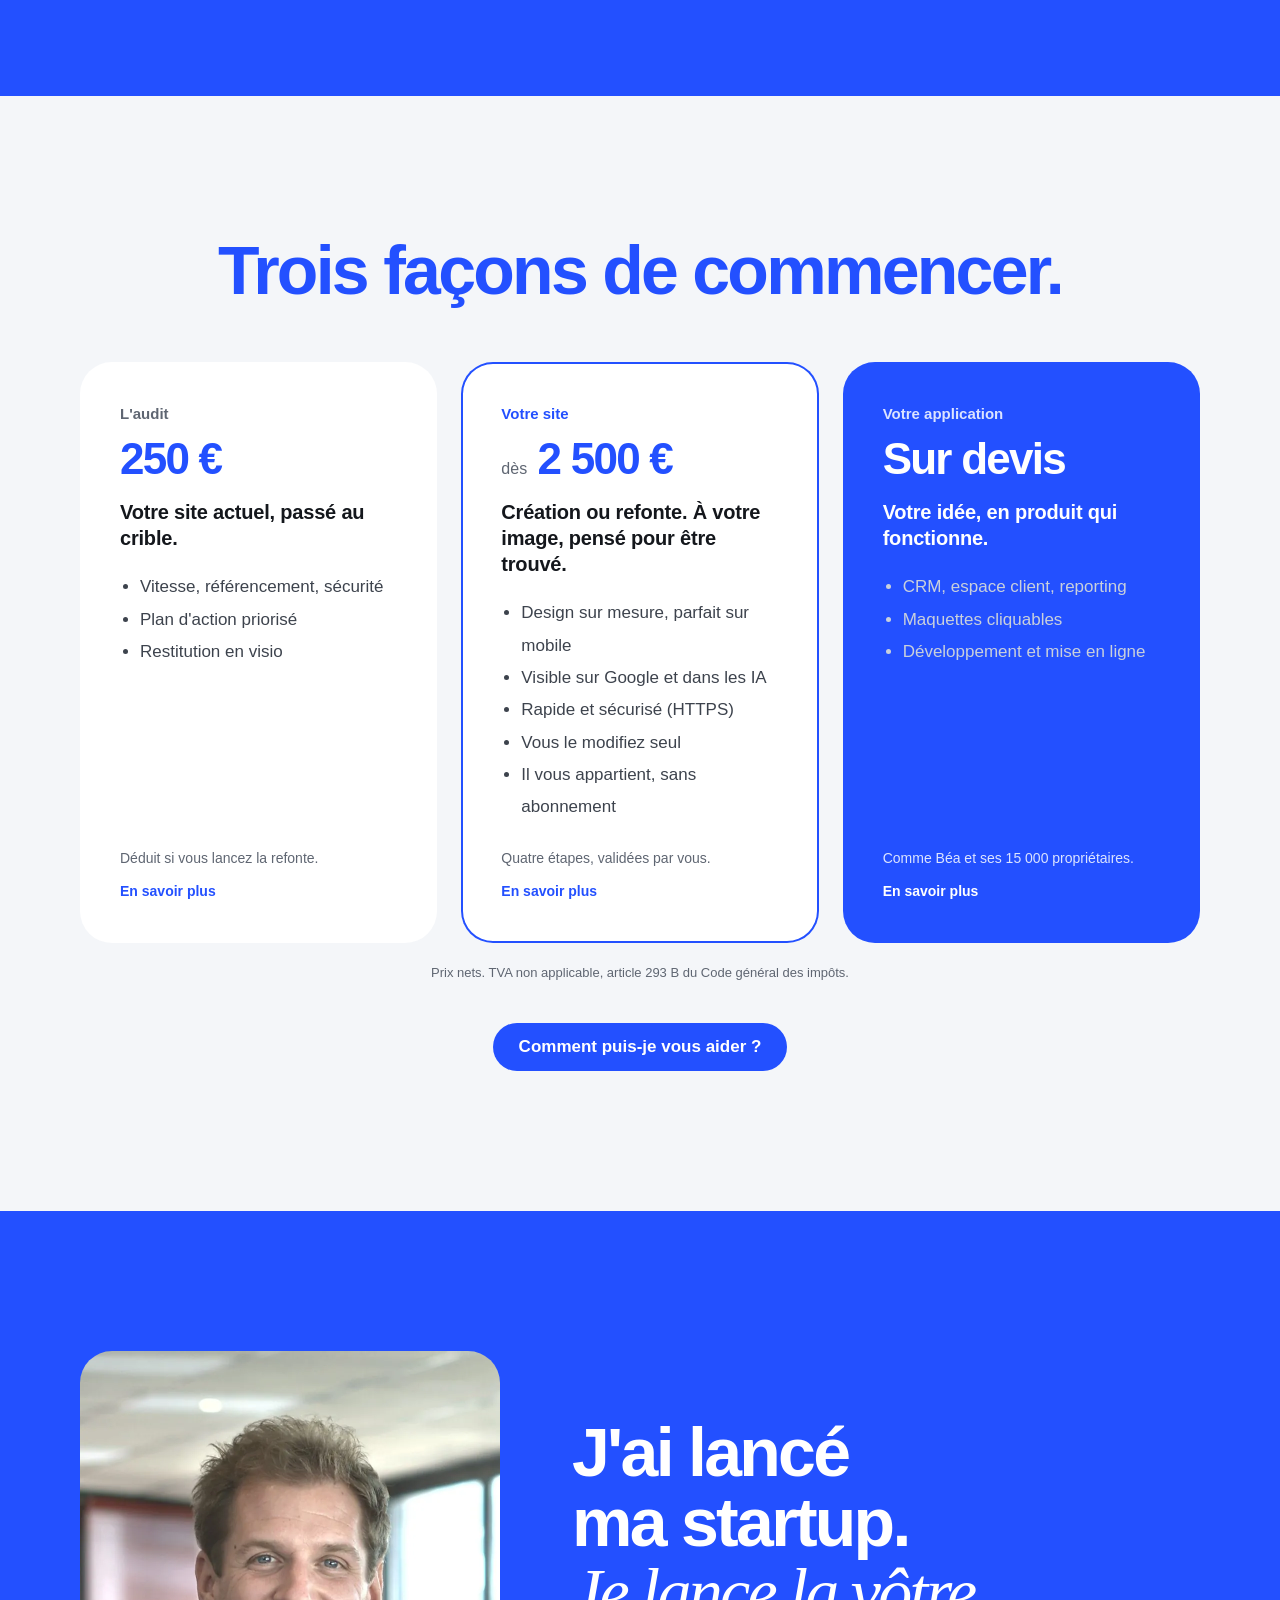
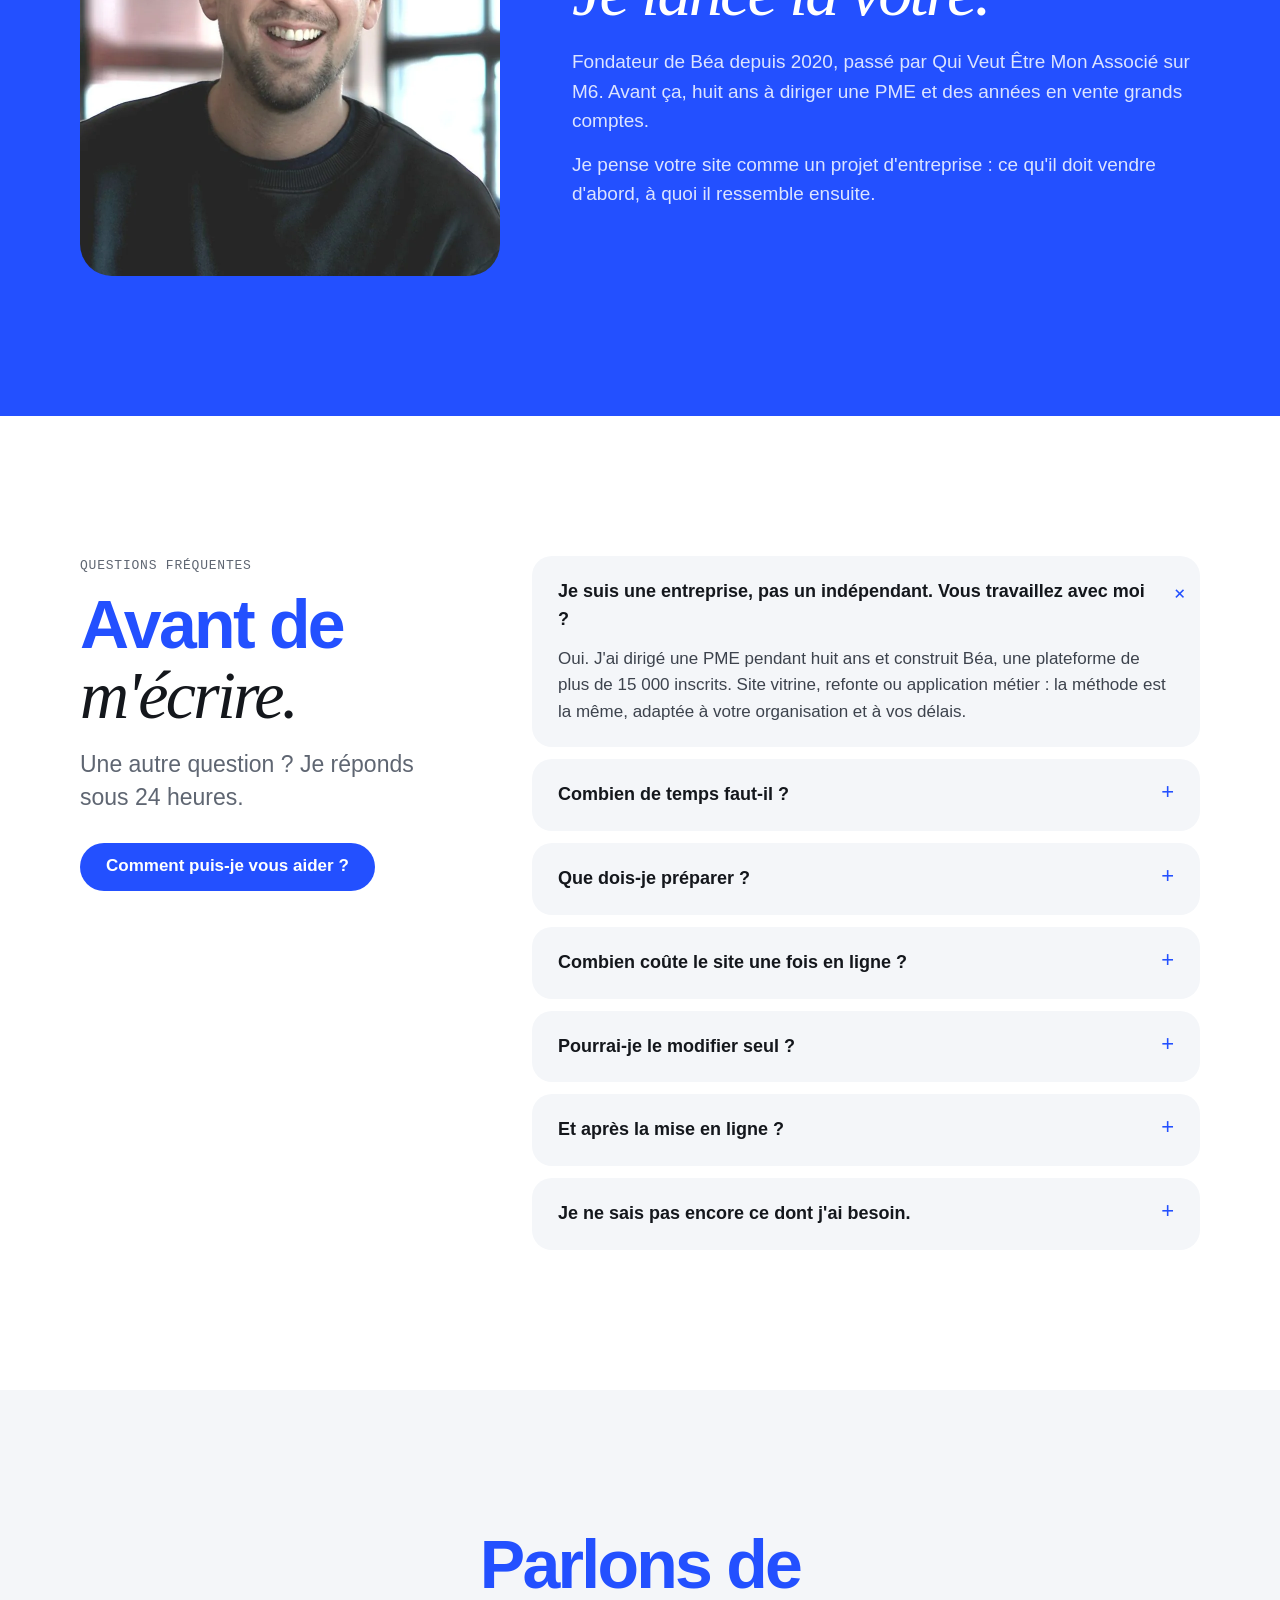
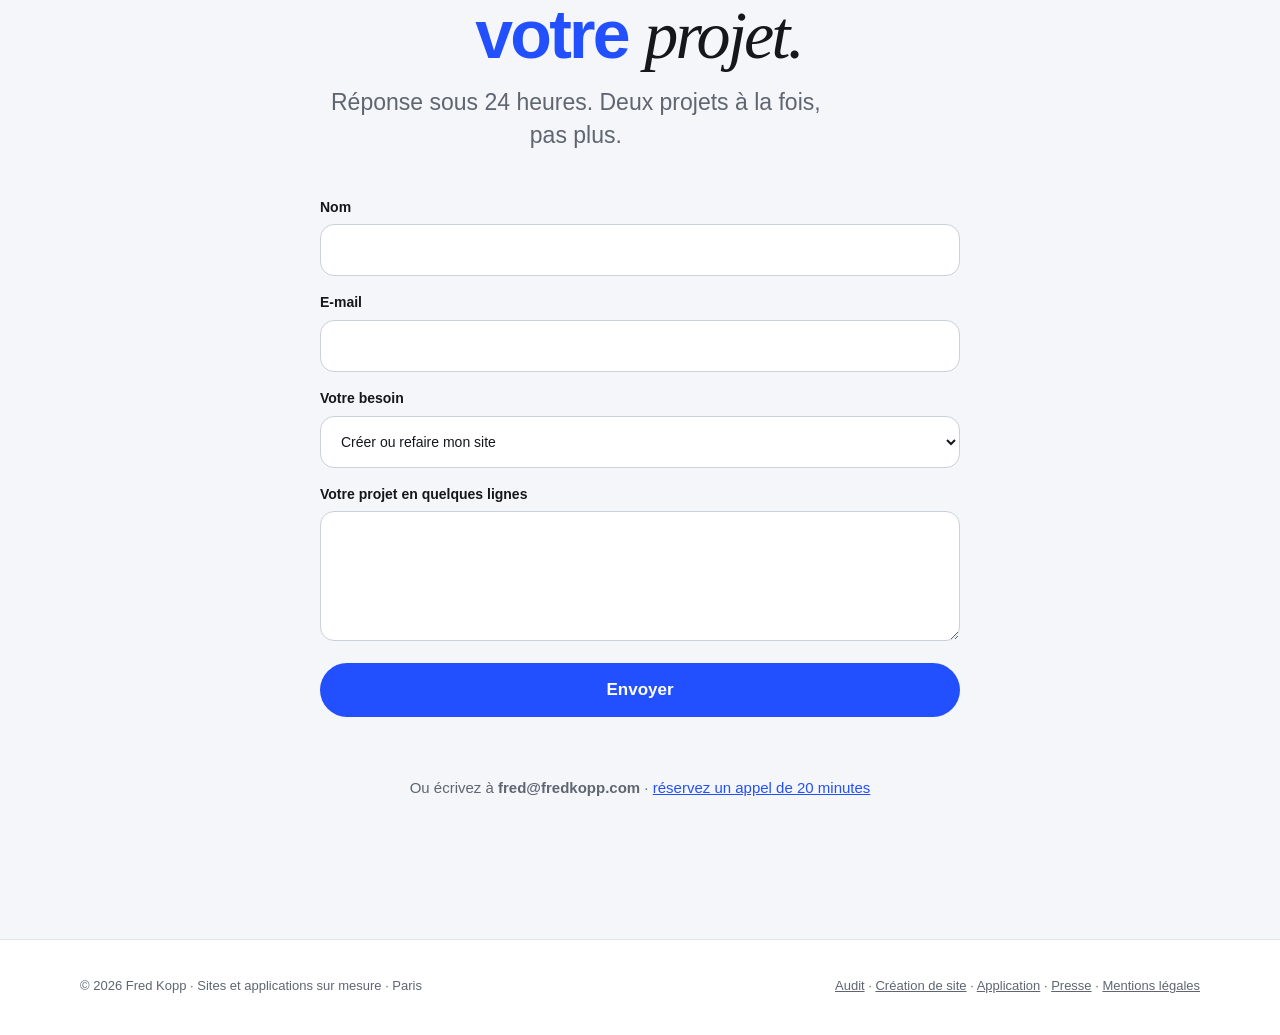
==== commit 83c61416: "Ajoute l'avis de Marie-Sybille Mahaux (accueil + page réalisation) Co-Authored-By: Claude Opus 5.5 <" ====
--- a/index.html
+++ b/index.html
@@ -334,14 +334,12 @@
 
 <section class="band">
   <div class="wrap">
-    <h2 class="h2 center reveal">Elle en <em>parle.</em></h2>
+    <h2 class="h2 center reveal">Elles en <em>parlent.</em></h2>
     <div class="quotes">
-      <!-- Témoignage de Marie-Sybille : à ajouter quand il arrive
       <figure class="quote reveal">
-        <blockquote>« … »</blockquote>
-        <figcaption><i style="background:#E9CFC9;"></i>Marie-Sybille Mahaux · Architecte d'intérieur</figcaption>
+        <blockquote>« Lorsque j’ai réalisé que mon site Internet était un frein pour acquérir de nouveaux clients, j’ai fait appel à Fred. Il a su être patient et parfaitement à l’écoute de mes attentes. Il a été capable de lire entre les lignes de mes propos et résultat : un site à mon image au-delà de ce que j’avais imaginé ! Un grand merci à Fred que je recommande totalement. »</blockquote>
+        <figcaption><img src="captures/marie-sybille-mahaux.webp" alt="Marie-Sybille Mahaux, architecte d'intérieur" width="96" height="96" loading="lazy">Marie-Sybille Mahaux · Architecte d'intérieur</figcaption>
       </figure>
-      -->
       <figure class="quote reveal">
         <blockquote>« Je suis passée par Fred Kopp pour créer mon site de coach et je suis ravie du résultat ! Frédéric a su être à l’écoute de mes besoins, me conseiller et respecter l’esprit de mon projet. Patient et réactif, il m’a accompagnée tout au long du processus. Résultat : un site qui me ressemble vraiment, livré rapidement. Merci Frédéric ! »</blockquote>
         <figcaption><img src="captures/jen-dubourg-bracconi.webp" alt="Jennifer Dubourg-Bracconi, coach et formatrice" width="96" height="96" loading="lazy">Jennifer Dubourg-Bracconi · Coach et formatrice, Bracconi Coaching</figcaption>
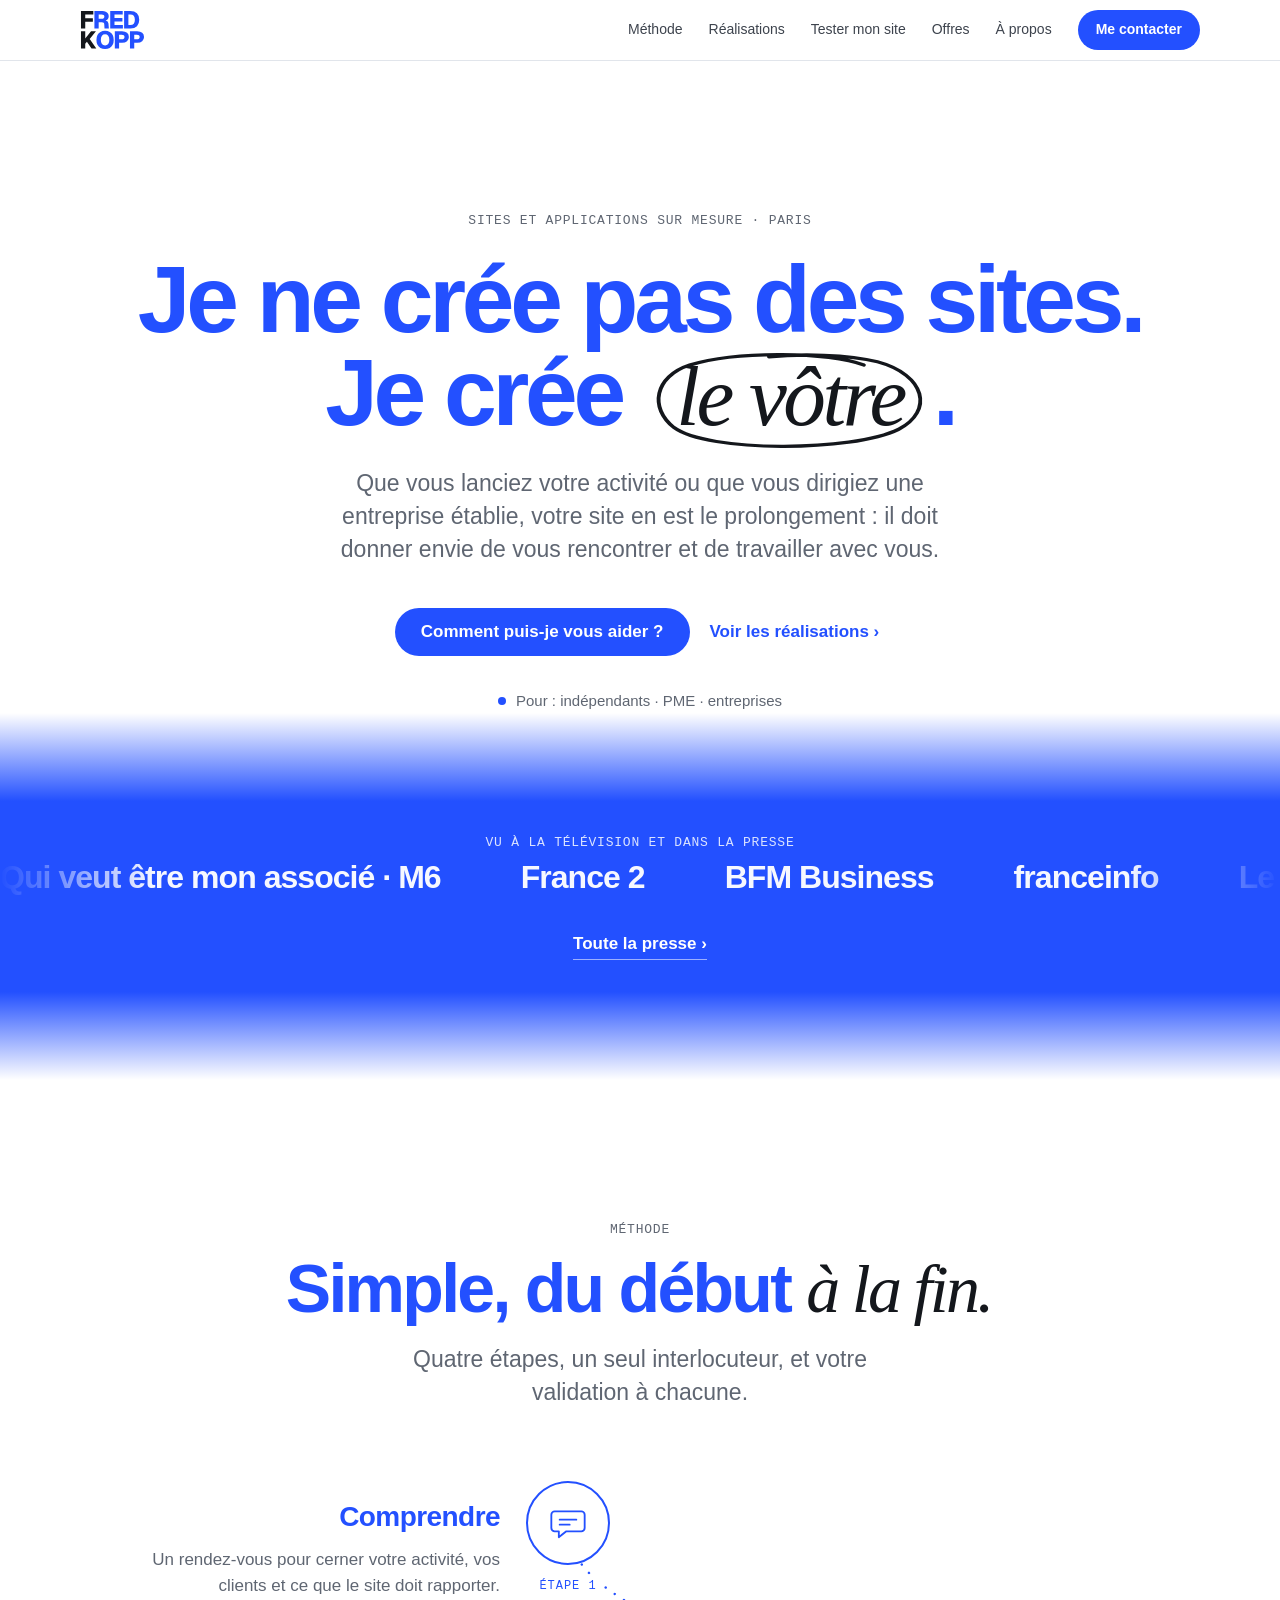
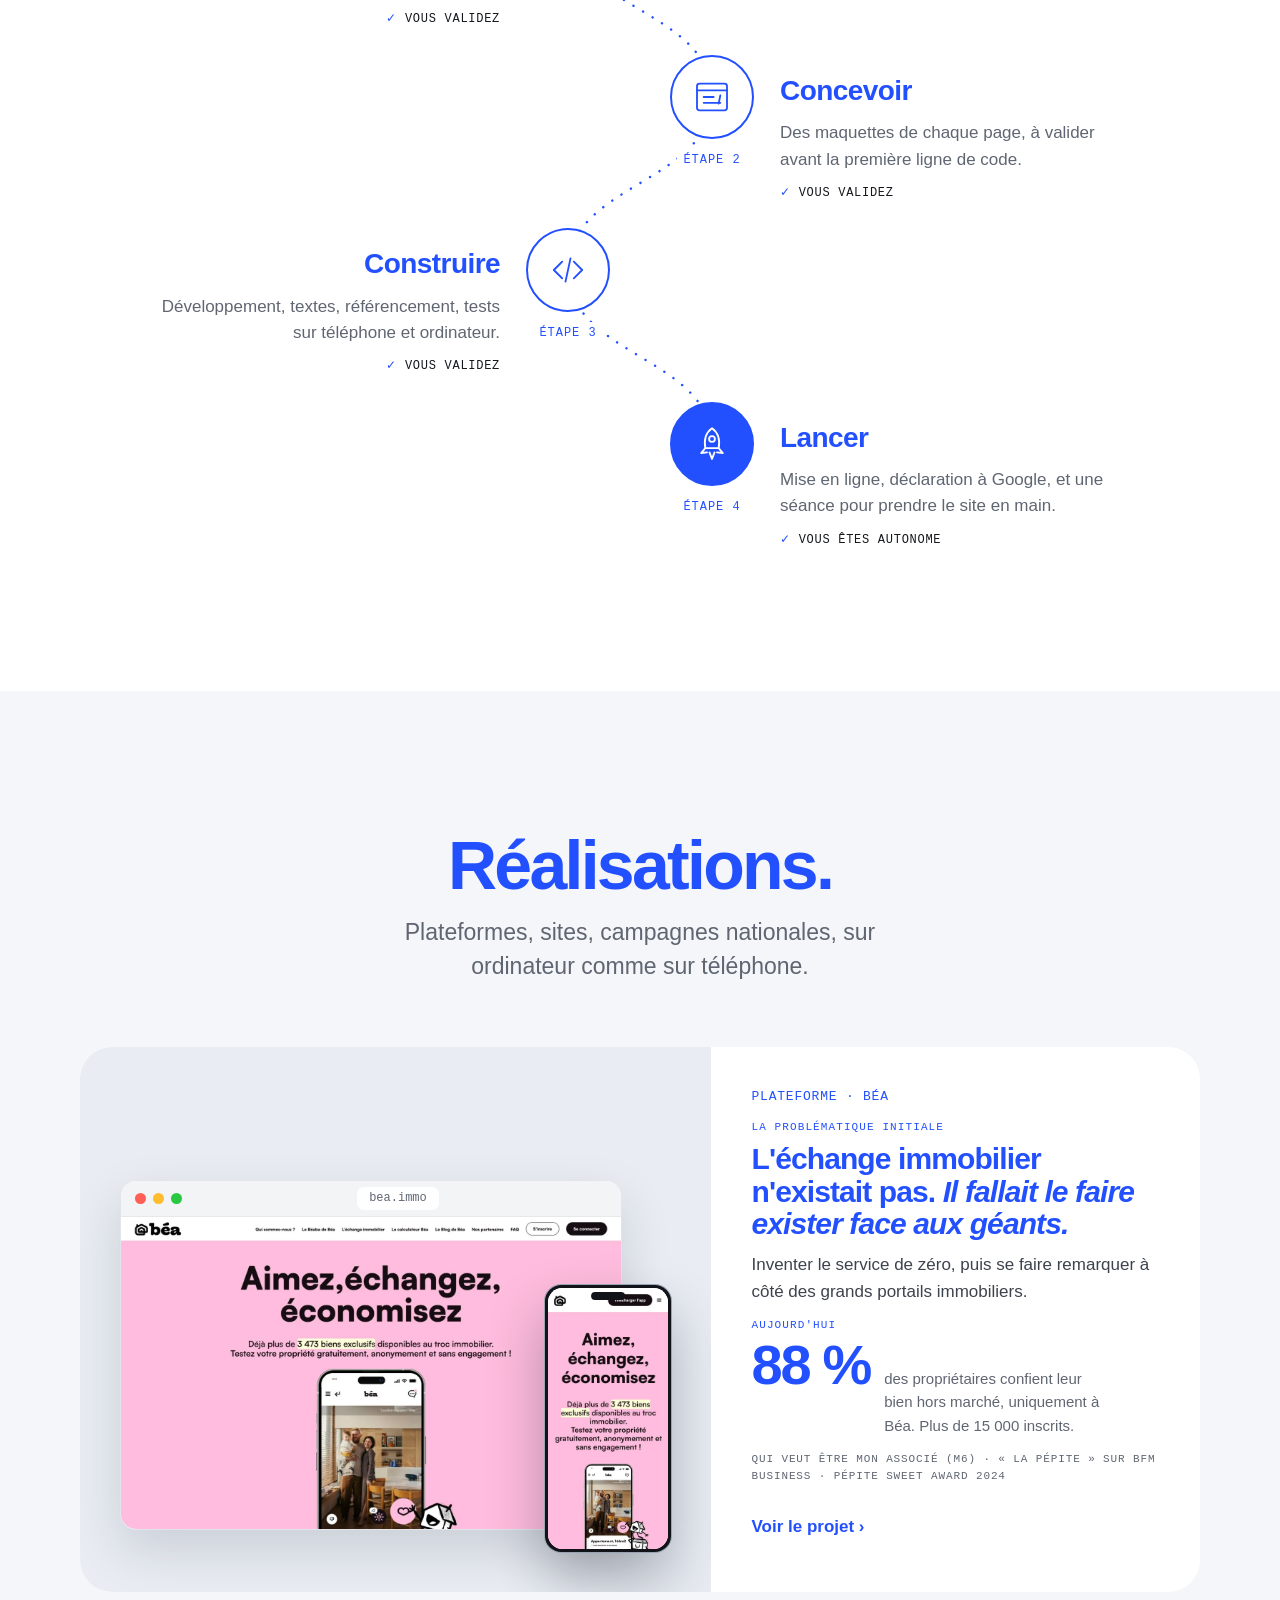
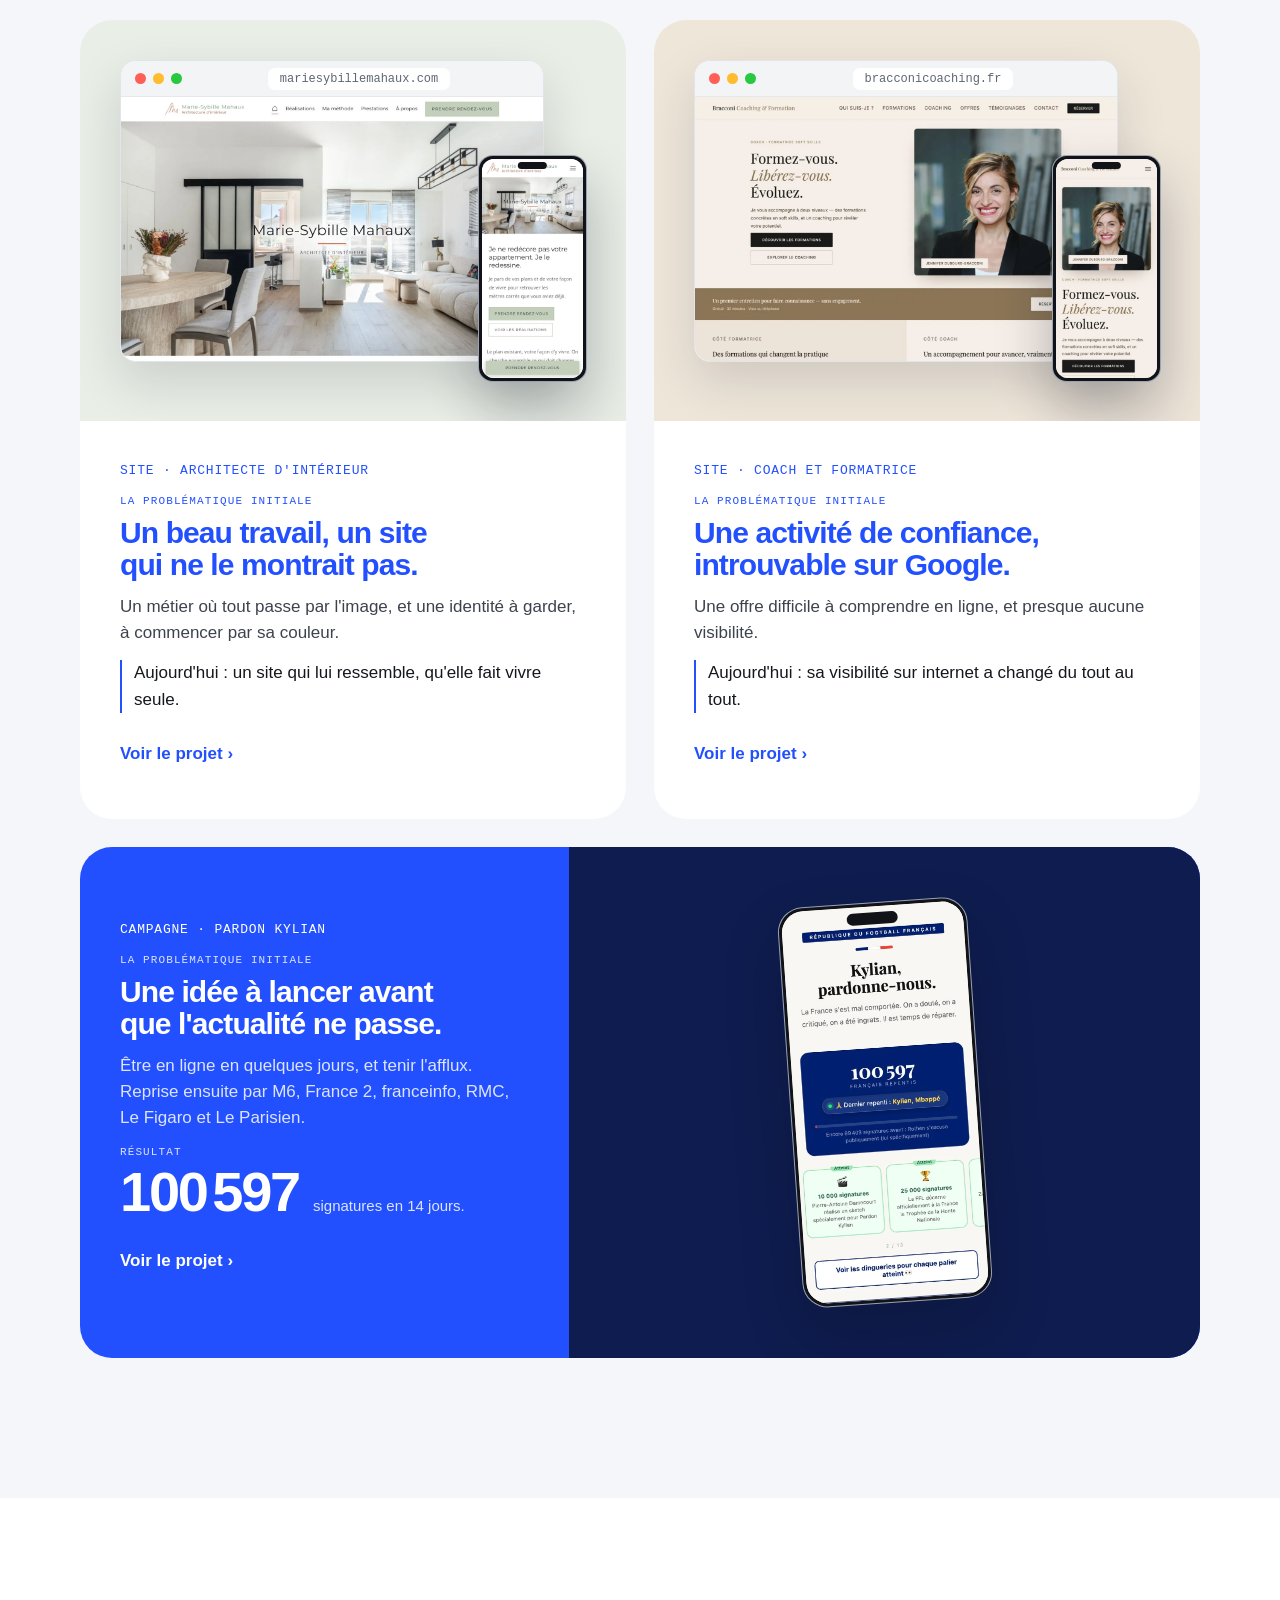
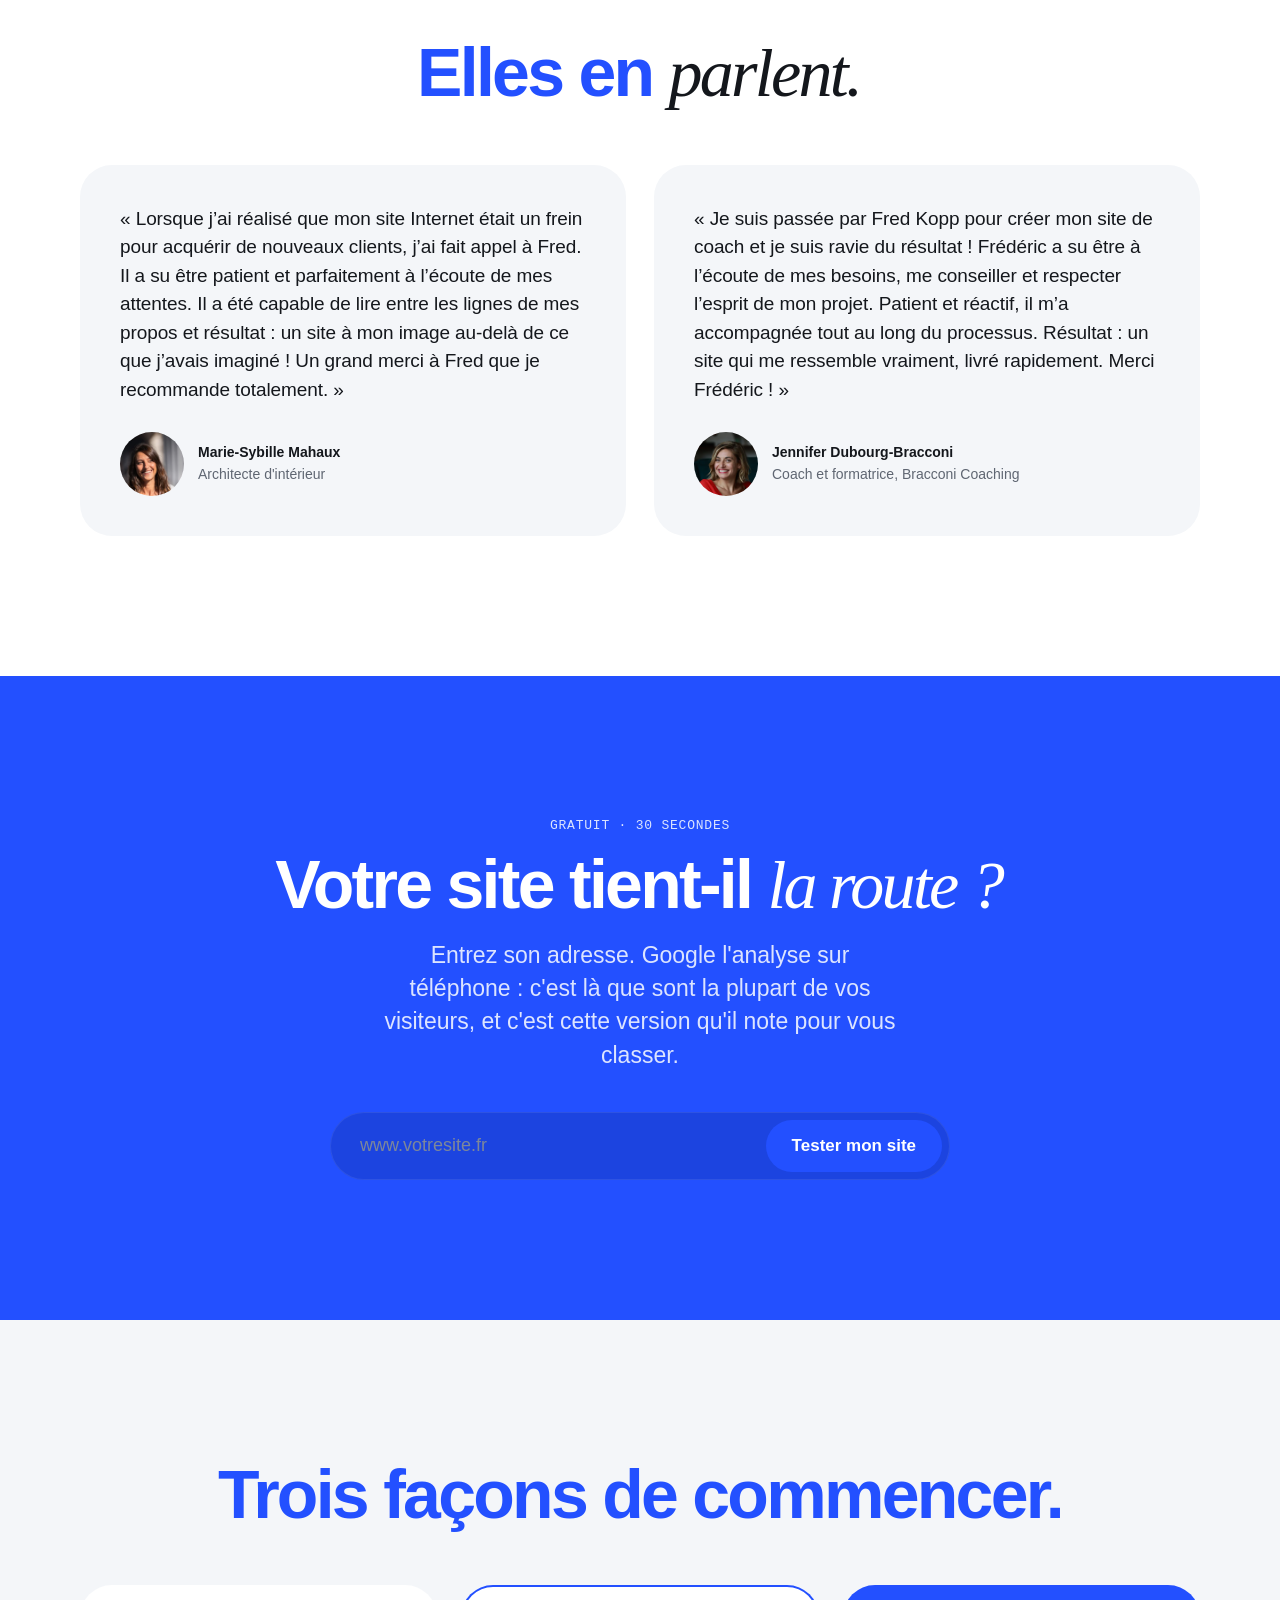
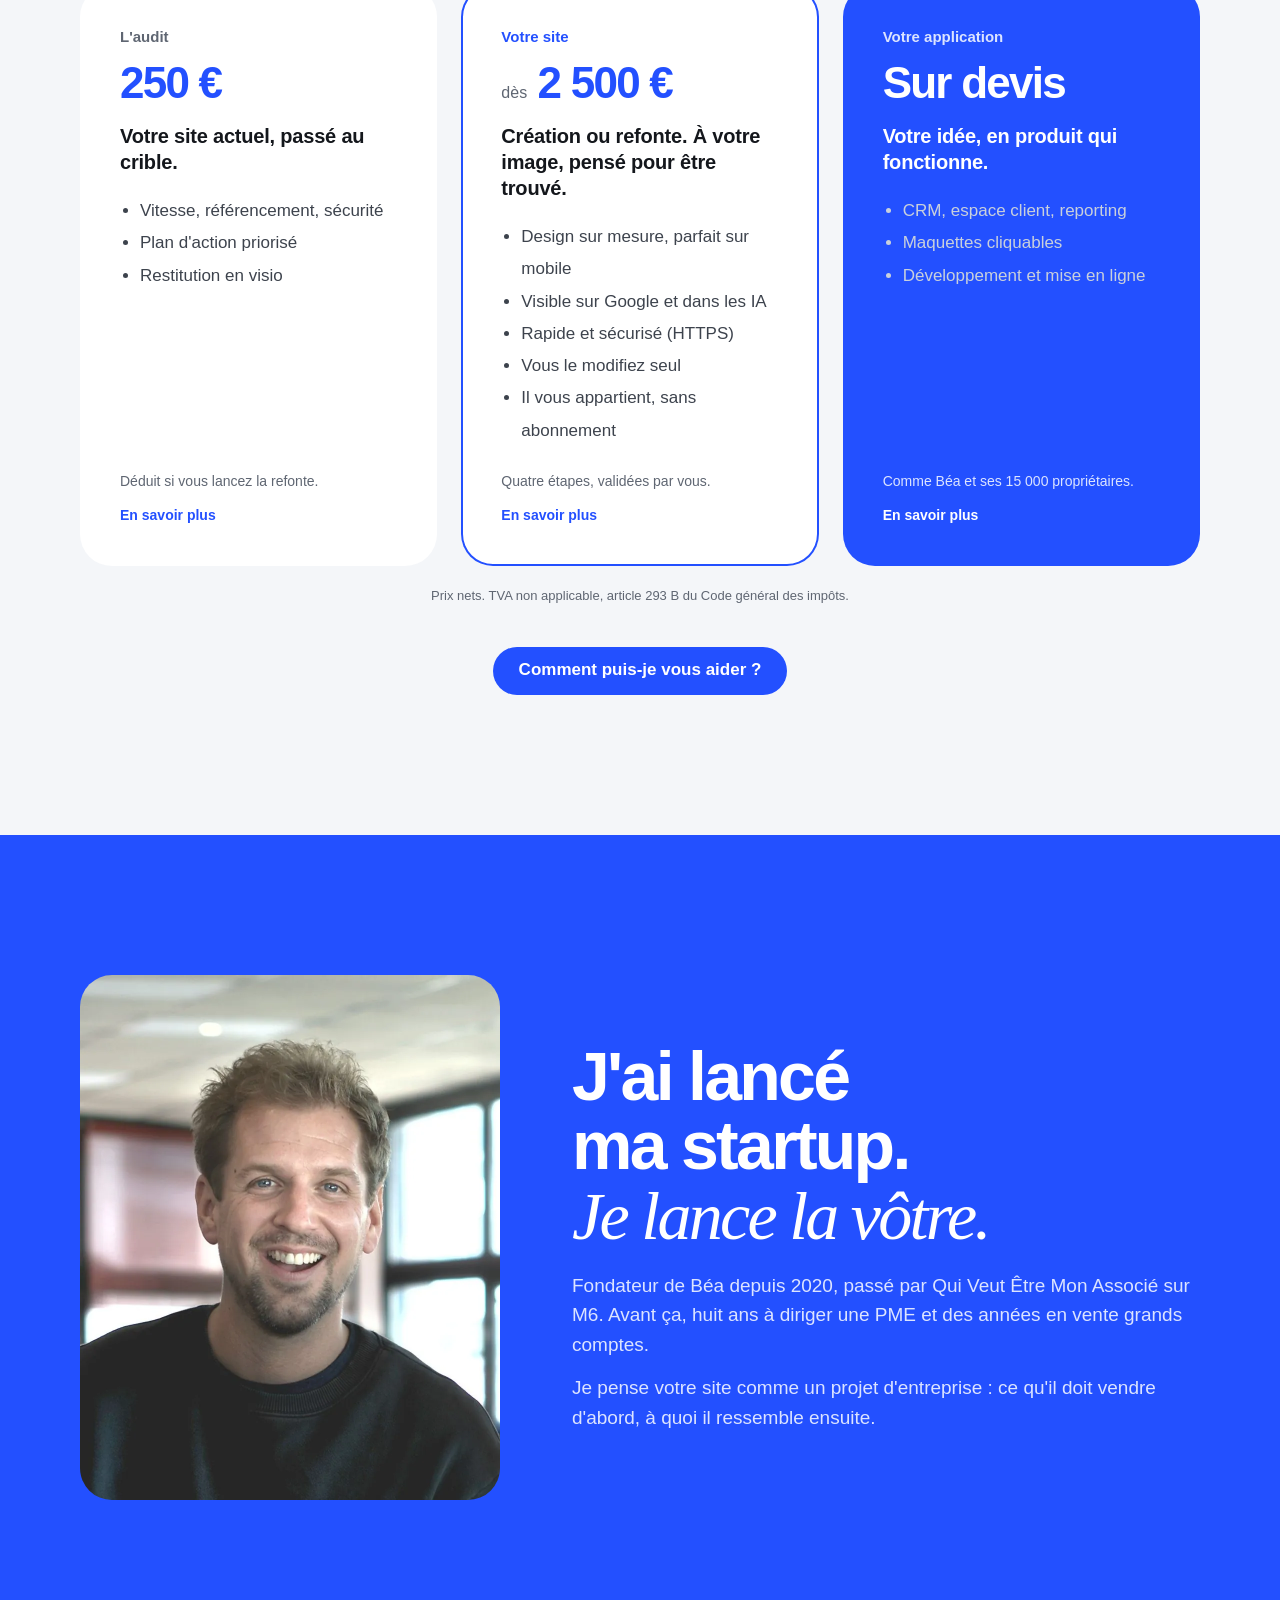
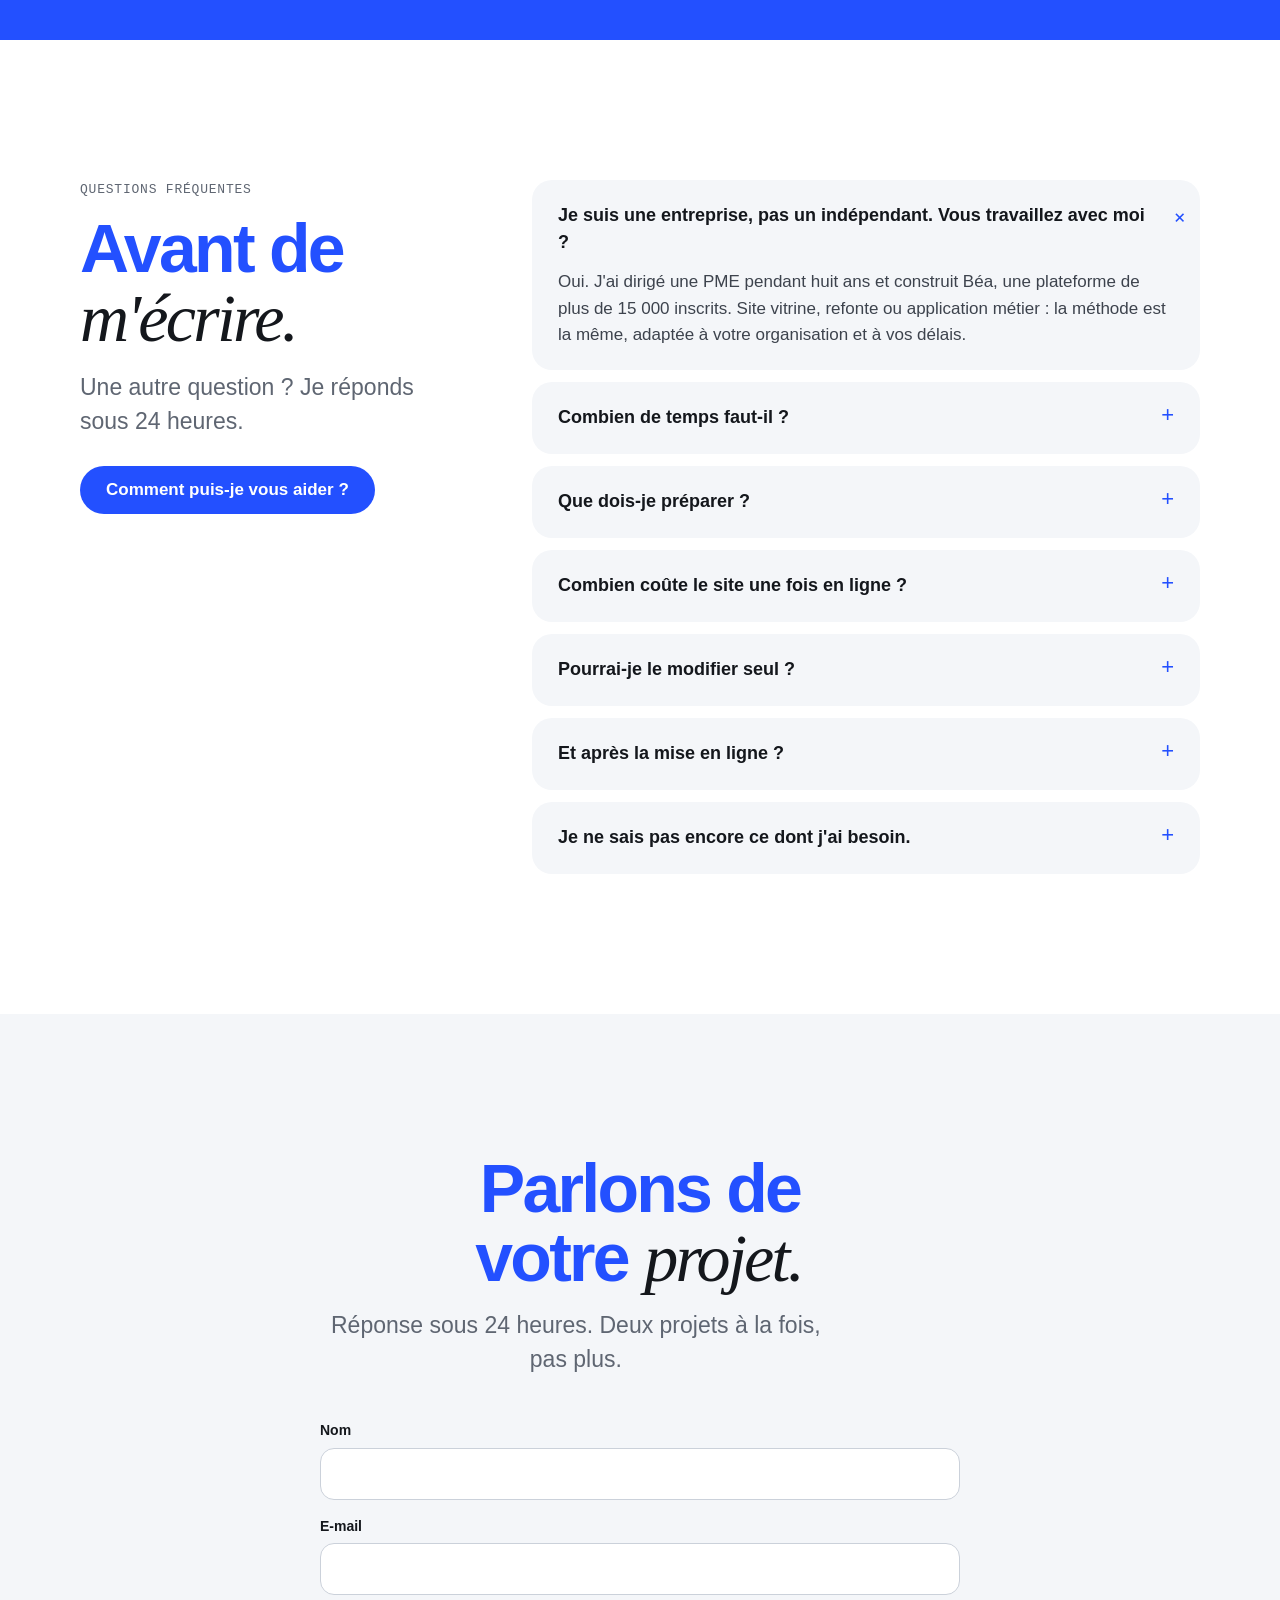
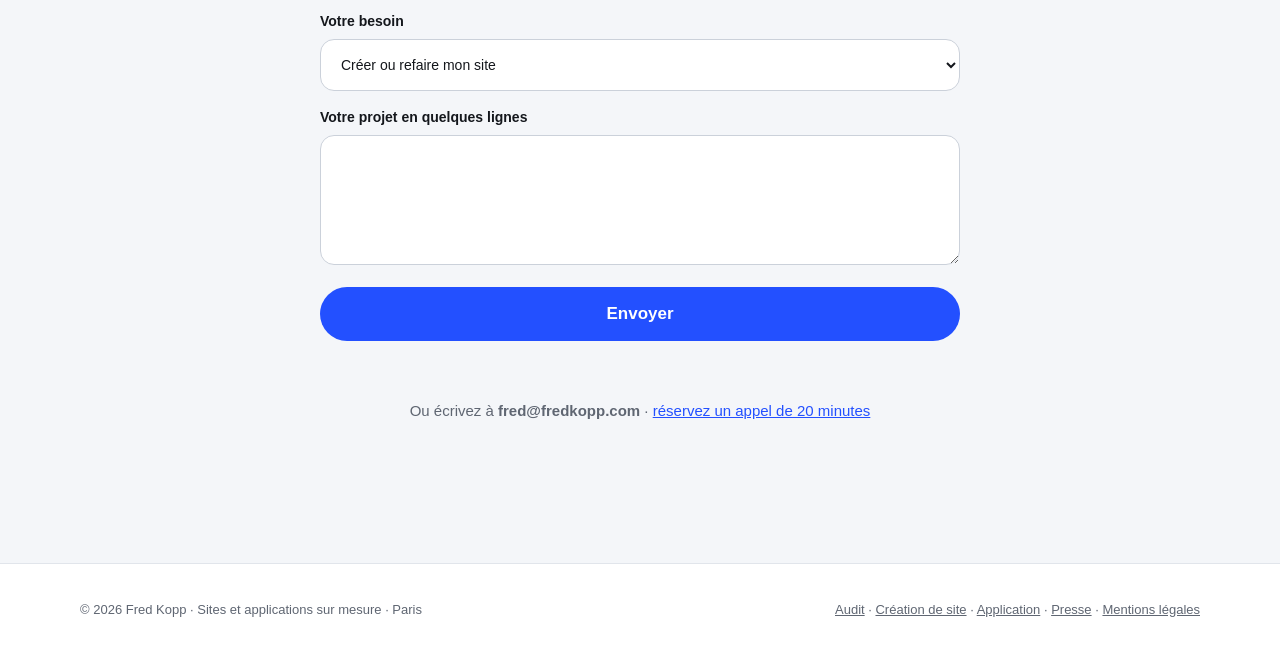
==== commit 39404064: "Avis plus compacts, photos et noms alignés en bas des cartes Co-Authored-By: Claude Opus 5.5 <norepl" ====
--- a/index.html
+++ b/index.html
@@ -337,12 +337,12 @@
     <h2 class="h2 center reveal">Elles en <em>parlent.</em></h2>
     <div class="quotes">
       <figure class="quote reveal">
-        <blockquote>« Lorsque j’ai réalisé que mon site Internet était un frein pour acquérir de nouveaux clients, j’ai fait appel à Fred. Il a su être patient et parfaitement à l’écoute de mes attentes. Il a été capable de lire entre les lignes de mes propos et résultat : un site à mon image au-delà de ce que j’avais imaginé ! Un grand merci à Fred que je recommande totalement. »</blockquote>
-        <figcaption><img src="captures/marie-sybille-mahaux.webp" alt="Marie-Sybille Mahaux, architecte d'intérieur" width="96" height="96" loading="lazy">Marie-Sybille Mahaux · Architecte d'intérieur</figcaption>
+        <blockquote>«&nbsp;Lorsque j’ai réalisé que mon site Internet était un frein pour acquérir de nouveaux clients, j’ai fait appel à Fred. Il a su être patient et parfaitement à l’écoute de mes attentes. Il a été capable de lire entre les lignes de mes propos et résultat : un site à mon image au-delà de ce que j’avais imaginé ! Un grand merci à Fred que je recommande totalement.&nbsp;»</blockquote>
+        <figcaption><img src="captures/marie-sybille-mahaux.webp" alt="Marie-Sybille Mahaux, architecte d'intérieur" width="96" height="96" loading="lazy"><span><strong>Marie-Sybille Mahaux</strong><br>Architecte d'intérieur</span></figcaption>
       </figure>
       <figure class="quote reveal">
-        <blockquote>« Je suis passée par Fred Kopp pour créer mon site de coach et je suis ravie du résultat ! Frédéric a su être à l’écoute de mes besoins, me conseiller et respecter l’esprit de mon projet. Patient et réactif, il m’a accompagnée tout au long du processus. Résultat : un site qui me ressemble vraiment, livré rapidement. Merci Frédéric ! »</blockquote>
-        <figcaption><img src="captures/jen-dubourg-bracconi.webp" alt="Jennifer Dubourg-Bracconi, coach et formatrice" width="96" height="96" loading="lazy">Jennifer Dubourg-Bracconi · Coach et formatrice, Bracconi Coaching</figcaption>
+        <blockquote>«&nbsp;Je suis passée par Fred Kopp pour créer mon site de coach et je suis ravie du résultat ! Frédéric a su être à l’écoute de mes besoins, me conseiller et respecter l’esprit de mon projet. Patient et réactif, il m’a accompagnée tout au long du processus. Résultat : un site qui me ressemble vraiment, livré rapidement. Merci Frédéric&nbsp;!&nbsp;»</blockquote>
+        <figcaption><img src="captures/jen-dubourg-bracconi.webp" alt="Jennifer Dubourg-Bracconi, coach et formatrice" width="96" height="96" loading="lazy"><span><strong>Jennifer Dubourg-Bracconi</strong><br>Coach et formatrice, Bracconi Coaching</span></figcaption>
       </figure>
     </div>
   </div>
--- a/styles.css
+++ b/styles.css
@@ -177,10 +177,11 @@
 
 /* Quotes */
 .quotes { display: flex; flex-wrap: wrap; gap: 28px; margin-top: 56px; }
-.quote { flex: 1 1 400px; margin: 0; background: var(--bg-soft); border-radius: var(--r-l); padding: clamp(32px, 5vw, 52px); }
-.quote blockquote { margin: 0; font-weight: 500; letter-spacing: -.02em; font-size: clamp(26px, 2.8vw, 32px); line-height: 1.25; letter-spacing: -.01em; }
-.quote figcaption { margin-top: 28px; display: flex; align-items: center; gap: 14px; font-size: 15px; color: var(--muted); }
-.quote figcaption img { width: 96px; height: 96px; border-radius: 50%; object-fit: cover; flex-shrink: 0; }
+.quote { flex: 1 1 400px; margin: 0; background: var(--bg-soft); border-radius: var(--r-l); padding: clamp(28px, 3.5vw, 40px); display: flex; flex-direction: column; }
+.quote blockquote { flex: 1; margin: 0; font-weight: 450; font-size: clamp(17px, 1.5vw, 19px); line-height: 1.5; letter-spacing: -.005em; }
+.quote figcaption { margin-top: 28px; display: flex; align-items: center; gap: 14px; font-size: 14px; color: var(--muted); }
+.quote figcaption img { width: 64px; height: 64px; border-radius: 50%; object-fit: cover; flex-shrink: 0; }
+.quote figcaption strong { color: var(--ink); font-weight: 600; }
 .quote figcaption i { width: 44px; height: 44px; border-radius: 50%; display: block; flex-shrink: 0; }
 
 /* Offers */
@@ -464,9 +465,9 @@
 @media (max-width: 860px) { .presse-grid { grid-template-columns: minmax(0, 1fr); } .presse-list a, .presse-list span.row { grid-template-columns: minmax(0, 1fr) auto; } .presse-list .t { grid-column: 1 / -1; } }
 @media (max-width: 600px) {
   .quote { padding: 26px 22px; }
-  .quote blockquote { font-size: 19px; line-height: 1.45; font-weight: 450; }
-  .quote figcaption { gap: 14px; margin-top: 22px; font-size: 14px; }
-  .quote figcaption img { width: 72px; height: 72px; }
+  .quote blockquote { font-size: 16px; line-height: 1.5; }
+  .quote figcaption { gap: 12px; margin-top: 22px; font-size: 13px; }
+  .quote figcaption img { width: 56px; height: 56px; }
 }
 
 /* Méthode : étapes en quinconce reliées par un chemin pointillé (tracé par main.js) */
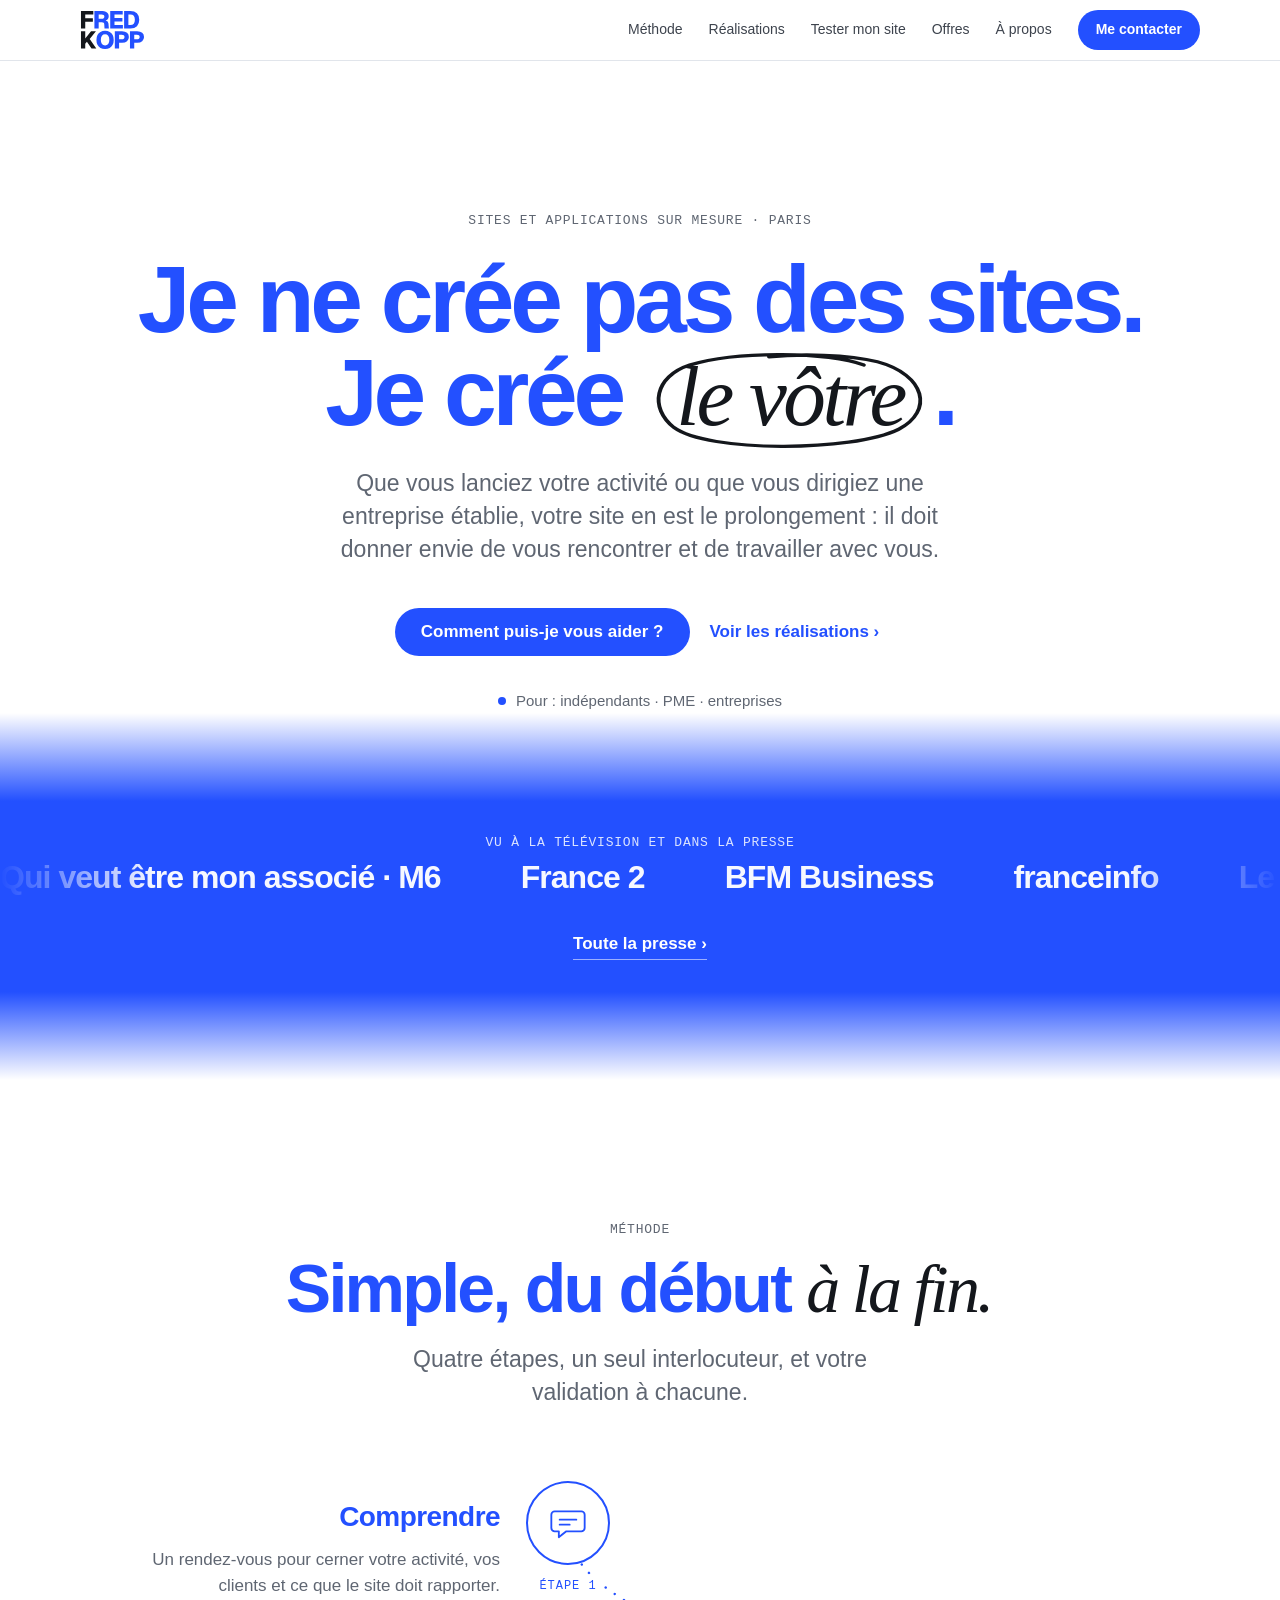
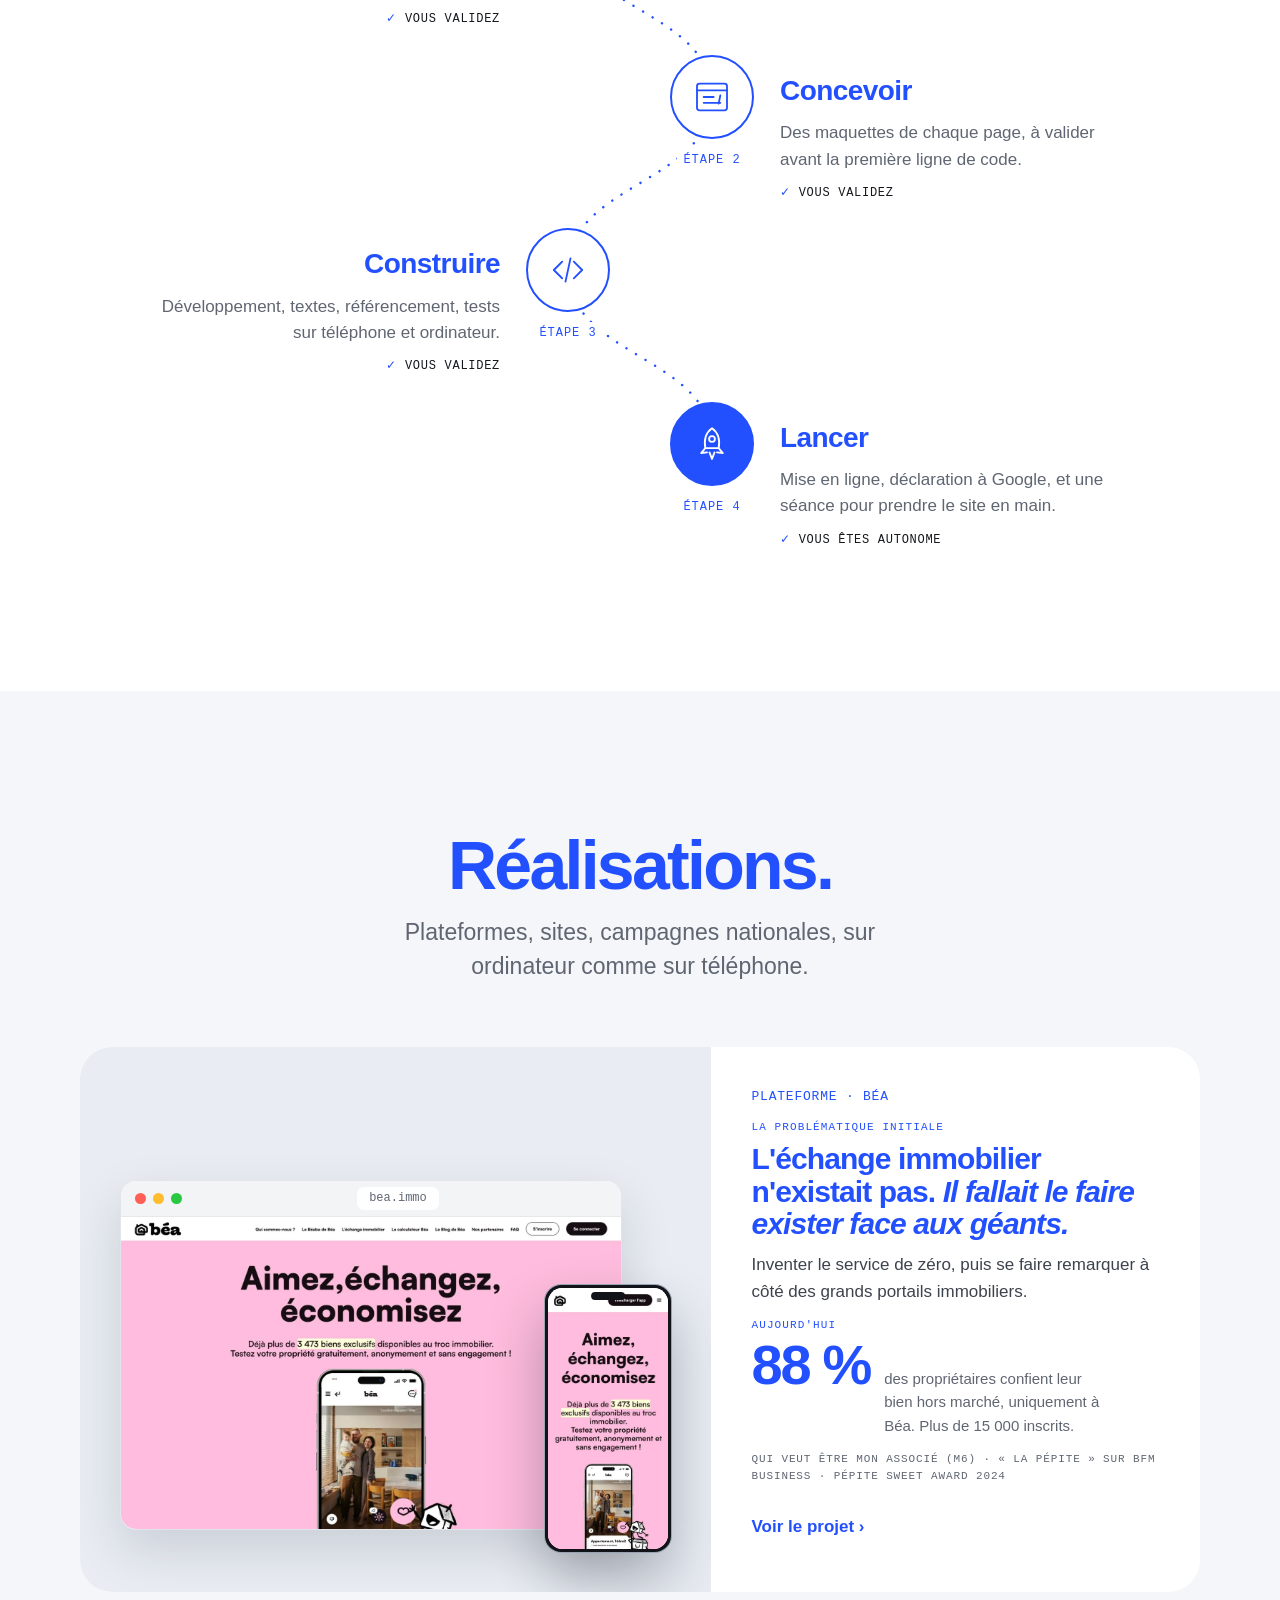
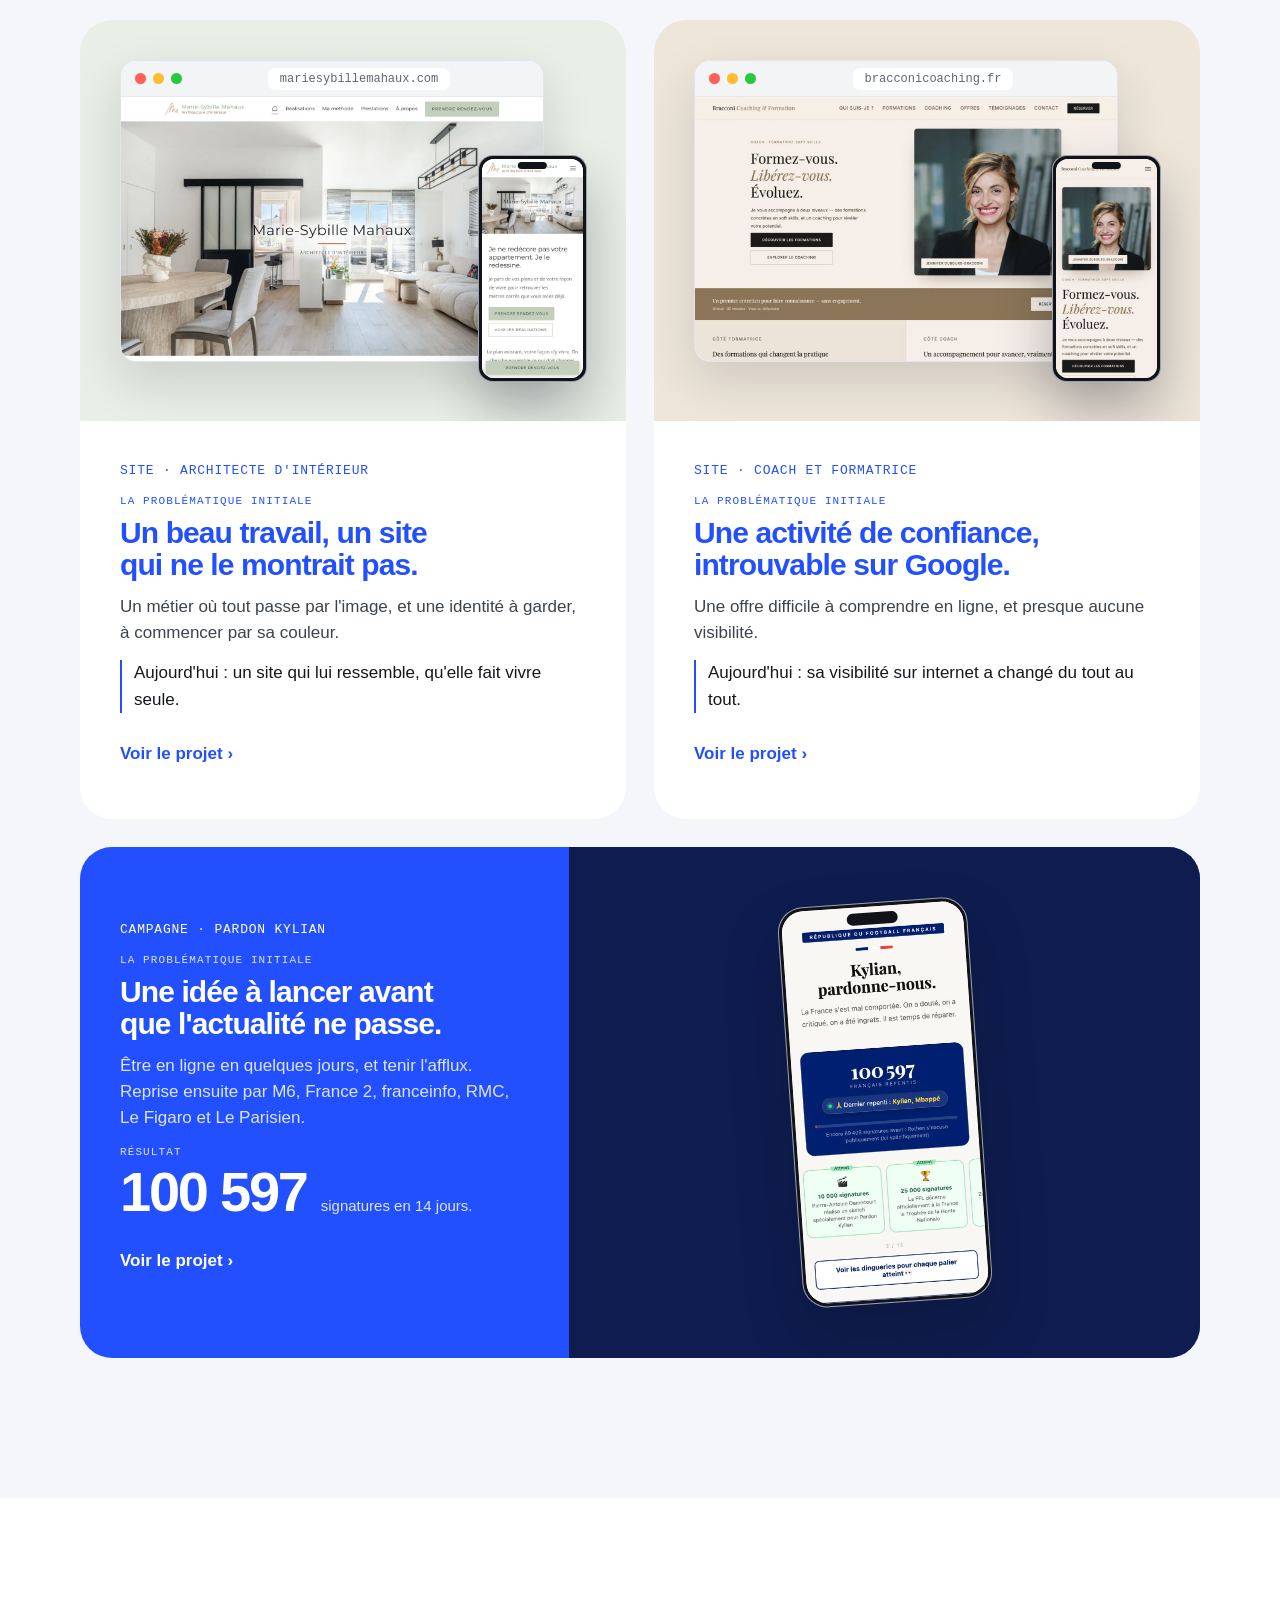
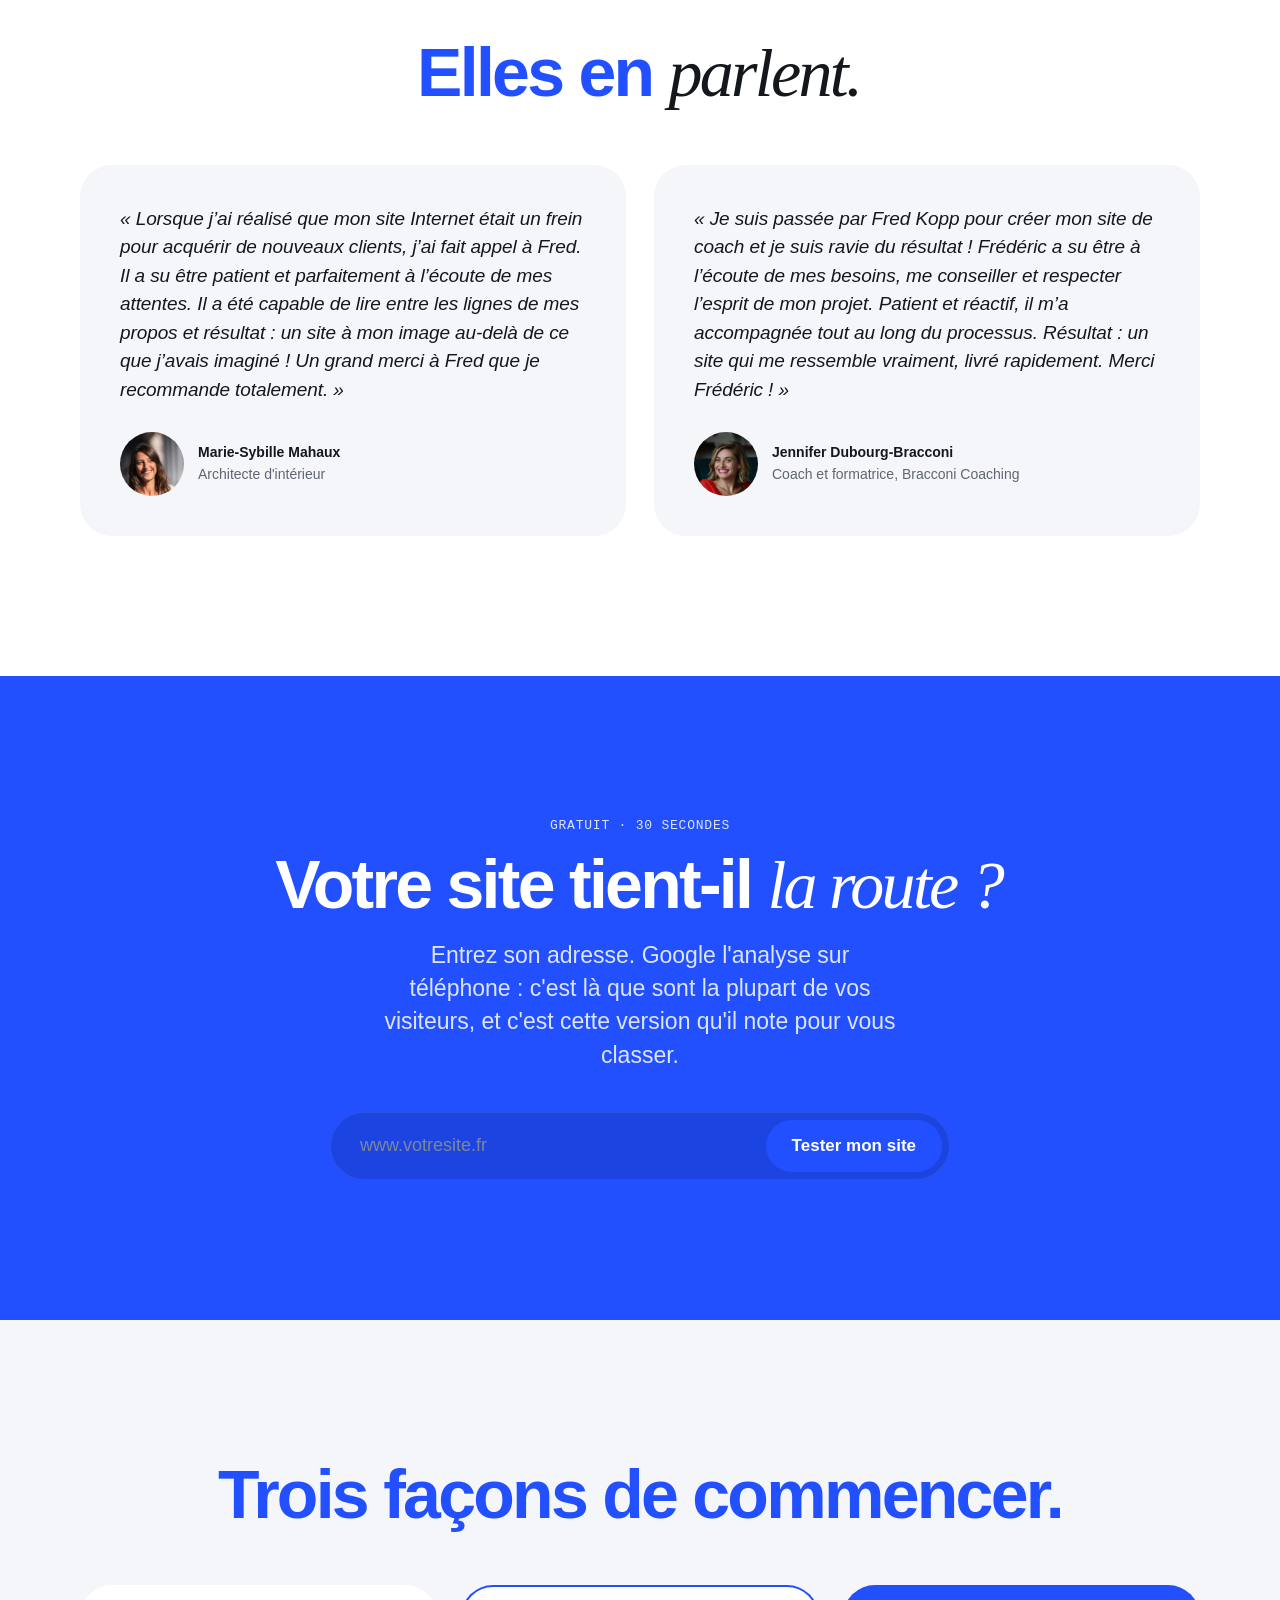
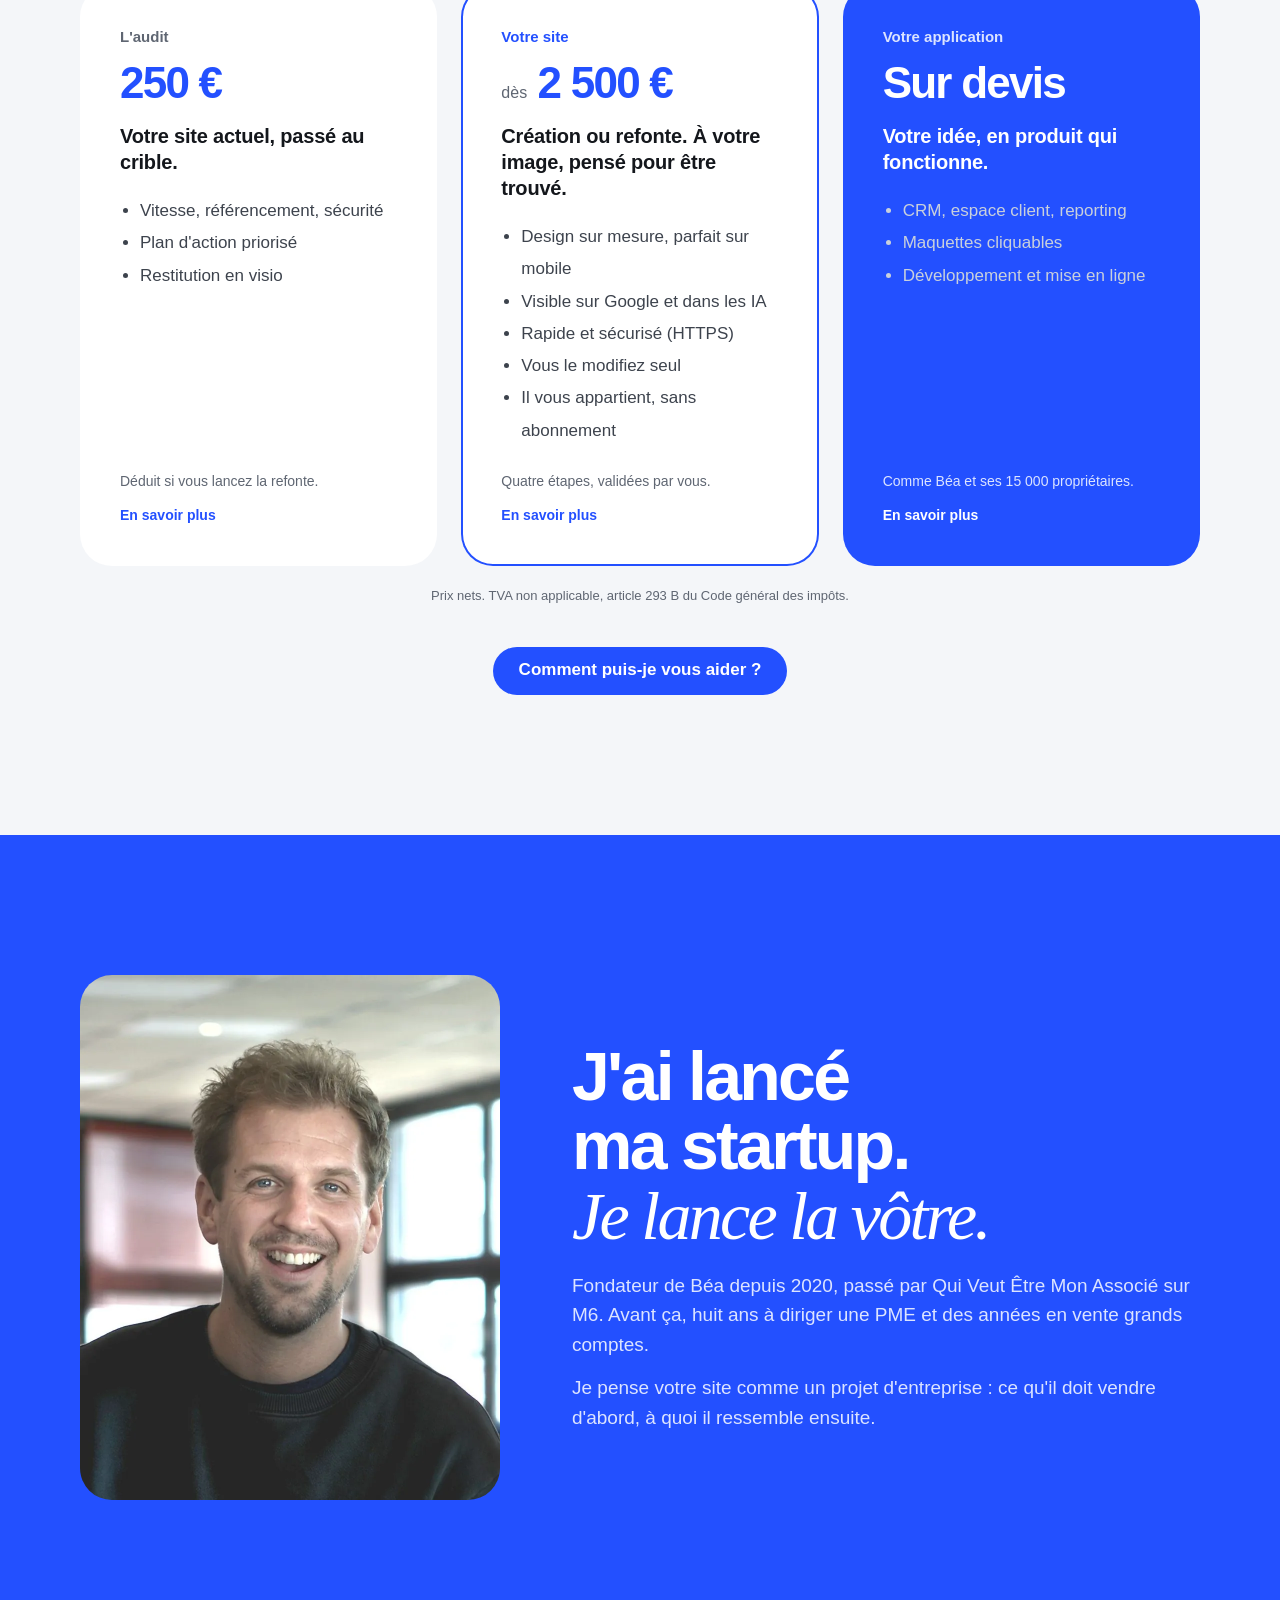
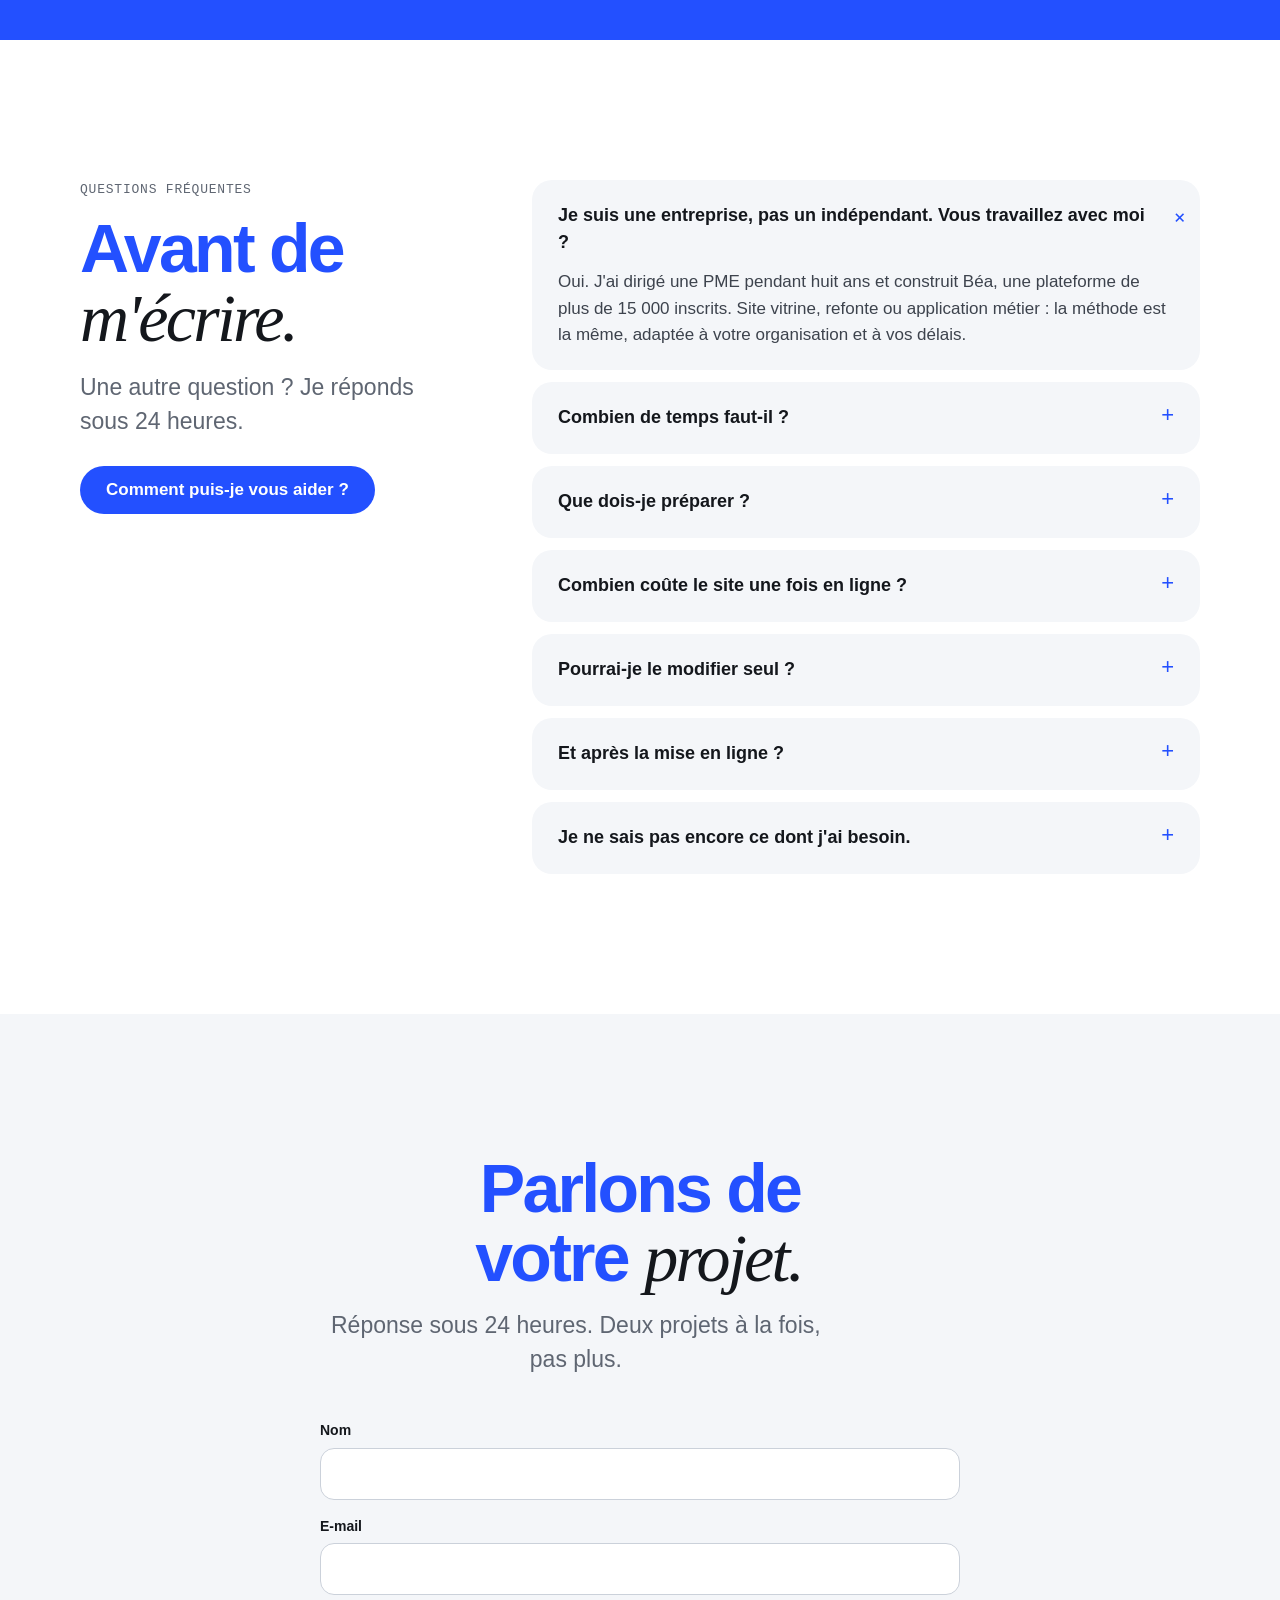
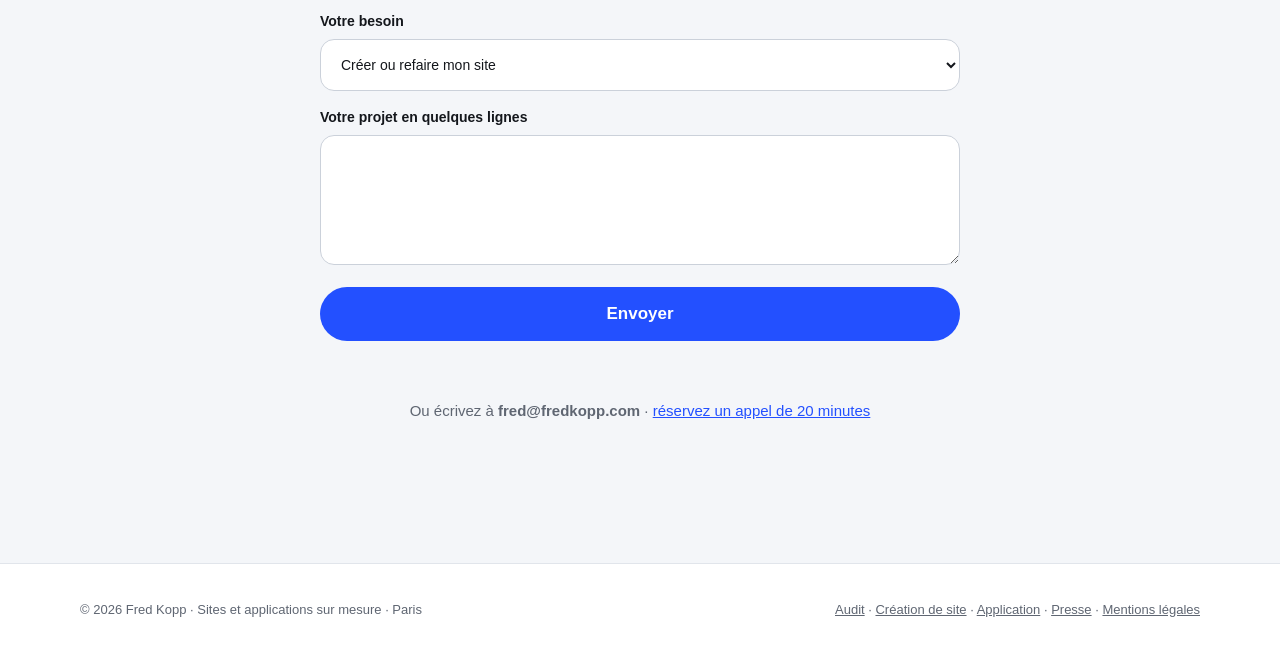
==== commit 39559d33: "Ajout de la mesure d'audience GoatCounter (sans cookies) Co-Authored-By: Claude Opus 5.5 <noreply@an" ====
--- a/index.html
+++ b/index.html
@@ -184,6 +184,7 @@
  ]
 }
 </script>
+  <script data-goatcounter="https://fredkopp.goatcounter.com/count" async src="https://gc.zgo.at/count.js"></script>
 </head>
 <body>
 
--- a/styles.css
+++ b/styles.css
@@ -178,7 +178,7 @@
 /* Quotes */
 .quotes { display: flex; flex-wrap: wrap; gap: 28px; margin-top: 56px; }
 .quote { flex: 1 1 400px; margin: 0; background: var(--bg-soft); border-radius: var(--r-l); padding: clamp(28px, 3.5vw, 40px); display: flex; flex-direction: column; }
-.quote blockquote { flex: 1; margin: 0; font-weight: 450; font-size: clamp(17px, 1.5vw, 19px); line-height: 1.5; letter-spacing: -.005em; }
+.quote blockquote { flex: 1; margin: 0; font-style: italic; font-weight: 450; font-size: clamp(17px, 1.5vw, 19px); line-height: 1.5; letter-spacing: -.005em; }
 .quote figcaption { margin-top: 28px; display: flex; align-items: center; gap: 14px; font-size: 14px; color: var(--muted); }
 .quote figcaption img { width: 64px; height: 64px; border-radius: 50%; object-fit: cover; flex-shrink: 0; }
 .quote figcaption strong { color: var(--ink); font-weight: 600; }
